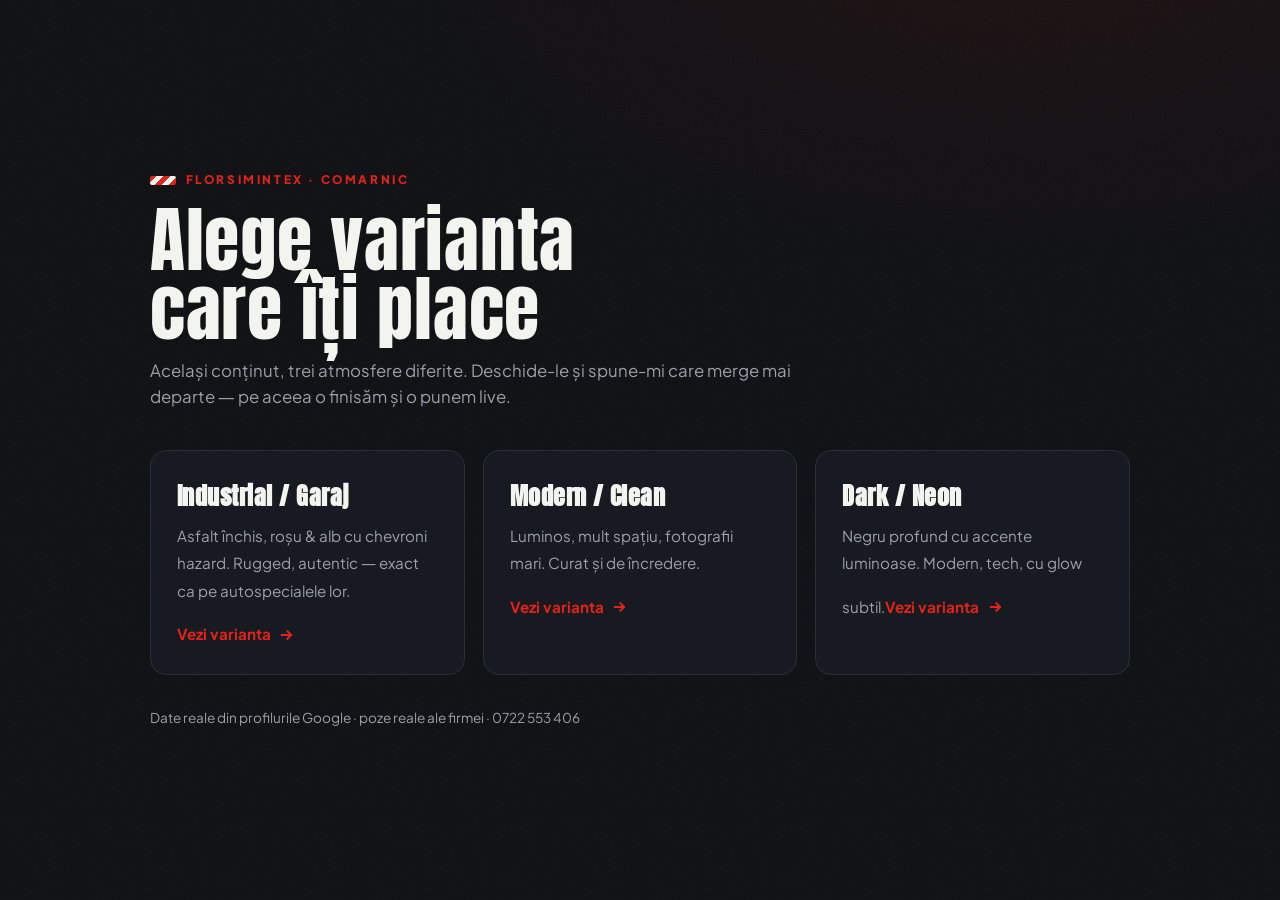
==== index.html @ f54992e9 "FLORSIMINTEX — site static, 3 variante de design (industrial/clean/neon)" ====
<!doctype html>
<html lang="ro" class="theme-industrial">
<head>
<meta charset="utf-8"><meta name="viewport" content="width=device-width, initial-scale=1">
<title>FLORSIMINTEX — alege varianta de design</title>
<meta name="robots" content="noindex">
<link rel="stylesheet" href="css/base.css">
<link rel="stylesheet" href="css/theme-industrial.css">
<style>
  body{display:grid;place-items:center;min-height:100vh;padding:40px 20px}
  .pick{max-width:980px;width:100%}
  .pick h1{font-family:var(--font-display);font-size:clamp(2.4rem,7vw,4.5rem);line-height:.95;letter-spacing:.01em;margin:0 0 .2em}
  .pick .sub{color:var(--muted);max-width:54ch;margin:0 0 2.4rem;font-size:1.05rem}
  .pick-grid{display:grid;gap:18px;grid-template-columns:repeat(auto-fit,minmax(240px,1fr))}
  .pick-card{display:block;padding:26px;border:1px solid var(--line);border-radius:var(--r);background:var(--surface);text-decoration:none;color:inherit;transition:.25s}
  .pick-card:hover{transform:translateY(-6px);border-color:var(--accent);box-shadow:0 20px 50px rgba(0,0,0,.4)}
  .pick-card b{font-family:var(--font-display);font-size:1.5rem;display:block;margin-bottom:.4rem;letter-spacing:.02em}
  .pick-card span{color:var(--muted);font-size:.95rem;line-height:1.5}
  .pick-card .go{margin-top:1.2rem;display:inline-flex;gap:.4rem;align-items:center;color:var(--accent);font-weight:700}
  .pick-card .go svg{width:18px;height:18px;fill:none;stroke:currentColor;stroke-width:2.4}
  .pick-note{margin-top:2rem;color:var(--muted);font-size:.85rem}
</style>
</head>
<body>
<div class="pick">
  <p class="kicker">FLORSIMINTEX · Comarnic</p>
  <h1>Alege varianta<br>care îți place</h1>
  <p class="sub">Același conținut, trei atmosfere diferite. Deschide-le și spune-mi care merge mai departe — pe aceea o finisăm și o punem live.</p>
  <div class="pick-grid">
    <a class="pick-card" href="industrial.html"><b>Industrial / Garaj</b><span>Asfalt închis, roșu & alb cu chevroni hazard. Rugged, autentic — exact ca pe autospecialele lor.</span><span class="go">Vezi varianta <svg viewBox="0 0 24 24" aria-hidden="true"><path d="M5 12h14M13 6l6 6-6 6"/></svg></span></a><a class="pick-card" href="clean.html"><b>Modern / Clean</b><span>Luminos, mult spațiu, fotografii mari. Curat și de încredere.</span><span class="go">Vezi varianta <svg viewBox="0 0 24 24" aria-hidden="true"><path d="M5 12h14M13 6l6 6-6 6"/></svg></span></a><a class="pick-card" href="neon.html"><b>Dark / Neon</b><span>Negru profund cu accente luminoase. Modern, tech, cu glow subtil.</span><span class="go">Vezi varianta <svg viewBox="0 0 24 24" aria-hidden="true"><path d="M5 12h14M13 6l6 6-6 6"/></svg></span></a>
  </div>
  <p class="pick-note">Date reale din profilurile Google · poze reale ale firmei · 0722 553 406</p>
</div>
</body>
</html>
---- css/base.css ----
/* ============================================================
   FLORSIMINTEX · base.css
   Reset, fonturi self-hosted, tokens neutri, layout primitives,
   header / footer / butoane de bază, animații.
   Culorile + atmosfera vin din css/theme-*.css (suprascriu --vars).
   ============================================================ */

/* ---------- fonturi self-hosted (zero request extern, GDPR-friendly) ---------- */
@font-face{font-family:'Anton';font-style:normal;font-weight:400;font-display:swap;
  src:url(../assets/fonts/anton-latin-ext.woff2) format('woff2');
  unicode-range:U+0100-02BA,U+0102-0103,U+0110-0111,U+0118-0119,U+015E-015F,U+0162-0163,U+0218-021B,U+1E00-1EFF,U+2C60-2C7F,U+A720-A7FF;}
@font-face{font-family:'Anton';font-style:normal;font-weight:400;font-display:swap;
  src:url(../assets/fonts/anton-latin.woff2) format('woff2');
  unicode-range:U+0000-00FF,U+0131,U+0152-0153,U+2000-206F,U+20AC,U+2122,U+2212;}
@font-face{font-family:'PJS';font-weight:400;font-display:swap;src:url(../assets/fonts/pjs-400-latin-ext.woff2) format('woff2');unicode-range:U+0100-024F,U+0218-021B,U+1E00-1EFF;}
@font-face{font-family:'PJS';font-weight:400;font-display:swap;src:url(../assets/fonts/pjs-400-latin.woff2) format('woff2');unicode-range:U+0000-00FF;}
@font-face{font-family:'PJS';font-weight:500;font-display:swap;src:url(../assets/fonts/pjs-500-latin-ext.woff2) format('woff2');unicode-range:U+0100-024F,U+0218-021B,U+1E00-1EFF;}
@font-face{font-family:'PJS';font-weight:500;font-display:swap;src:url(../assets/fonts/pjs-500-latin.woff2) format('woff2');unicode-range:U+0000-00FF;}
@font-face{font-family:'PJS';font-weight:600;font-display:swap;src:url(../assets/fonts/pjs-600-latin-ext.woff2) format('woff2');unicode-range:U+0100-024F,U+0218-021B,U+1E00-1EFF;}
@font-face{font-family:'PJS';font-weight:600;font-display:swap;src:url(../assets/fonts/pjs-600-latin.woff2) format('woff2');unicode-range:U+0000-00FF;}
@font-face{font-family:'PJS';font-weight:700;font-display:swap;src:url(../assets/fonts/pjs-700-latin-ext.woff2) format('woff2');unicode-range:U+0100-024F,U+0218-021B,U+1E00-1EFF;}
@font-face{font-family:'PJS';font-weight:700;font-display:swap;src:url(../assets/fonts/pjs-700-latin.woff2) format('woff2');unicode-range:U+0000-00FF;}
@font-face{font-family:'PJS';font-weight:800;font-display:swap;src:url(../assets/fonts/pjs-800-latin-ext.woff2) format('woff2');unicode-range:U+0100-024F,U+0218-021B,U+1E00-1EFF;}
@font-face{font-family:'PJS';font-weight:800;font-display:swap;src:url(../assets/fonts/pjs-800-latin.woff2) format('woff2');unicode-range:U+0000-00FF;}

/* ---------- tokens impliciti (suprascriși de teme) ---------- */
:root{
  --bg:#0d0f12; --bg2:#121519; --surface:#16191e; --surface2:#1c2026;
  --line:#272c33; --text:#f2f3f1; --muted:#9aa1ab;
  --accent:#ff2e2e; --accent2:#ffb300; --accent-ink:#fff;
  --wa:#25d366; --wa-ink:#0a3d1f;
  --font-display:'Anton',Impact,'Arial Narrow Bold',sans-serif;
  --font-body:'PJS',system-ui,-apple-system,Segoe UI,Roboto,sans-serif;
  --maxw:1180px; --pad:clamp(20px,5vw,40px);
  --r:16px; --r-sm:10px; --r-lg:26px;
  --shadow:0 18px 50px rgba(0,0,0,.45);
  --ease:cubic-bezier(.2,.7,.2,1);
  --hero-grad:linear-gradient(180deg,rgba(8,9,11,.35) 0%,rgba(8,9,11,.55) 45%,rgba(8,9,11,.92) 100%);
}

/* ---------- reset ---------- */
*,*::before,*::after{box-sizing:border-box;margin:0;padding:0}
html{scroll-behavior:smooth;-webkit-text-size-adjust:100%}
@media (prefers-reduced-motion:reduce){html{scroll-behavior:auto}}
body{
  font-family:var(--font-body);background:var(--bg);color:var(--text);
  line-height:1.6;font-size:clamp(1rem,.97rem + .2vw,1.075rem);
  -webkit-font-smoothing:antialiased;text-rendering:optimizeLegibility;overflow-x:hidden;
}
img,svg{display:block;max-width:100%}
img{height:auto}
a{color:inherit;text-decoration:none}
ul{list-style:none}
h1,h2,h3{line-height:1.05;font-weight:400}
button{font:inherit;cursor:pointer;border:0;background:none;color:inherit}
:focus-visible{outline:3px solid var(--accent);outline-offset:3px;border-radius:4px}
::selection{background:var(--accent);color:var(--accent-ink)}

/* ---------- layout primitives ---------- */
.wrap{width:100%;max-width:var(--maxw);margin-inline:auto;padding-inline:var(--pad)}
.section{padding:clamp(64px,9vw,120px) 0}
.section-alt{background:var(--bg2)}
.kicker{font-family:var(--font-body);font-weight:800;text-transform:uppercase;letter-spacing:.22em;
  font-size:.74rem;color:var(--accent);margin-bottom:1rem;display:flex;align-items:center;gap:.6rem}
.sec-head{max-width:60ch;margin-bottom:clamp(36px,5vw,60px)}
.sec-head h2,.feature-text h2,.contact-text h2{
  font-family:var(--font-display);font-size:clamp(2rem,1.3rem + 3.4vw,3.6rem);
  letter-spacing:.005em;text-transform:uppercase}
.sub{color:var(--muted);font-size:1.08rem;margin-top:1rem;max-width:56ch}

/* ---------- skip link ---------- */
.skip{position:fixed;left:12px;top:-60px;z-index:200;background:var(--accent);color:var(--accent-ink);
  padding:10px 16px;border-radius:8px;font-weight:700;transition:top .2s}
.skip:focus{top:12px}

/* ---------- butoane ---------- */
.btn{display:inline-flex;align-items:center;gap:.6rem;font-weight:700;font-size:1rem;
  padding:.85em 1.3em;border-radius:var(--r-sm);transition:transform .2s var(--ease),box-shadow .2s,background .2s,border-color .2s;
  border:1px solid transparent;white-space:nowrap}
.btn svg{width:1.25em;height:1.25em;flex:none}
.btn:active{transform:translateY(1px)}
.btn-call{background:var(--accent);color:var(--accent-ink);box-shadow:0 8px 24px -8px var(--accent)}
.btn-call:hover{transform:translateY(-3px);box-shadow:0 14px 30px -10px var(--accent)}
.btn-call svg{fill:currentColor;stroke:none}
.btn-wa{background:var(--wa);color:#053a1c}
.btn-wa svg{fill:currentColor;stroke:none}
.btn-wa:hover{transform:translateY(-3px);box-shadow:0 12px 28px -10px var(--wa)}
.btn-ghost{background:transparent;border-color:var(--line);color:var(--text)}
.btn-ghost svg{fill:none;stroke:currentColor;stroke-width:2}
.btn-ghost:hover{border-color:var(--accent);color:var(--accent)}

/* iconițele inline din .btn-ghost / generale: linie */
.btn-ghost svg path,.btn-ghost svg circle{vector-effect:non-scaling-stroke}

/* ---------- HEADER ---------- */
.site-head{position:sticky;top:0;z-index:100;background:color-mix(in srgb,var(--bg) 86%,transparent);
  backdrop-filter:blur(12px);border-bottom:1px solid var(--line)}
.head-inner{display:flex;align-items:center;justify-content:space-between;gap:20px;height:72px}
.brand{display:flex;align-items:center;gap:.7rem}
.brand-mark{display:grid;place-items:center;width:42px;height:42px;border-radius:10px;
  background:var(--accent);color:var(--accent-ink);flex:none}
.brand-mark svg{width:26px;height:26px;fill:none;stroke:currentColor;stroke-width:2.4;stroke-linejoin:round;stroke-linecap:round}
.brand-txt{display:flex;flex-direction:column;line-height:1}
.brand-txt b{font-family:var(--font-display);font-size:1.5rem;letter-spacing:.04em}
.brand-txt i{font-style:normal;font-size:.7rem;letter-spacing:.18em;text-transform:uppercase;color:var(--muted);margin-top:3px}
.nav{display:flex;gap:1.6rem}
.nav a{font-weight:600;font-size:.95rem;color:var(--muted);position:relative;padding:4px 0;transition:color .2s}
.nav a::after{content:"";position:absolute;left:0;right:100%;bottom:-2px;height:2px;background:var(--accent);transition:right .25s var(--ease)}
.nav a:hover{color:var(--text)}
.nav a:hover::after{right:0}
.head-cta{display:flex;align-items:center;gap:12px}
.head-cta .btn-ghost{padding:.6em 1em}
.burger{display:none;flex-direction:column;gap:5px;width:42px;height:42px;align-items:center;justify-content:center;border:1px solid var(--line);border-radius:10px}
.burger span{width:20px;height:2px;background:var(--text);transition:.25s}

/* ---------- FOOTER ---------- */
.site-foot{background:var(--bg2);border-top:1px solid var(--line);padding:clamp(40px,6vw,64px) 0 40px}
.foot-inner{display:grid;gap:26px}
.foot-brand{display:flex;align-items:center;gap:.8rem}
.foot-brand .brand-mark{width:46px;height:46px}
.foot-brand b{font-family:var(--font-display);font-size:1.4rem;letter-spacing:.04em;display:block}
.foot-brand span{color:var(--muted);font-size:.85rem}
.foot-nav{display:flex;gap:1.4rem;flex-wrap:wrap}
.foot-nav a{color:var(--muted);font-weight:600;font-size:.95rem}
.foot-nav a:hover{color:var(--accent)}
.foot-legal{color:var(--muted);font-size:.82rem;line-height:1.7;border-top:1px solid var(--line);padding-top:22px}

/* ---------- animații reveal ---------- */
.reveal{opacity:0;transform:translateY(26px);transition:opacity .7s var(--ease),transform .7s var(--ease)}
.reveal.in{opacity:1;transform:none}
.reveal.d1{transition-delay:.08s}.reveal.d2{transition-delay:.16s}.reveal.d3{transition-delay:.24s}
@media (prefers-reduced-motion:reduce){
  .reveal{opacity:1;transform:none;transition:none}
  *{animation:none!important}
}

/* ---------- responsive header ---------- */
@media (max-width:880px){
  .nav{position:fixed;inset:72px 0 auto 0;flex-direction:column;gap:0;background:var(--bg);
    border-bottom:1px solid var(--line);padding:8px var(--pad) 18px;transform:translateY(-130%);
    transition:transform .35s var(--ease);box-shadow:var(--shadow)}
  .nav.open{transform:none}
  .nav a{padding:14px 0;border-bottom:1px solid var(--line);font-size:1.05rem}
  .nav a::after{display:none}
  .burger{display:flex}
  .head-cta .btn-ghost span{display:none}
  .head-cta .btn-ghost{padding:.6em}
}
---- css/theme-industrial.css ----
/* ============================================================
   TEMĂ: INDUSTRIAL / GARAJ
   Identitatea reală a firmei: asfalt închis, ROȘU signal + galben
   hazard, chevroni roșu/alb (exact ca pe autospecialele lor).
   Display: Anton. Semnătură: banda hazard + etichete tip plăcuță.
   ============================================================ */
:root{
  --bg:#0d0e11; --bg2:#121419; --surface:#171a20; --surface2:#1d2027;
  --line:#2a2e36; --text:#f3f3f0; --muted:#9aa0aa;
  --accent:#e2231a;        /* roșu autospecială */
  --accent2:#ffc20e;       /* galben hazard */
  --accent-ink:#fff;
  --wa:#25d366; --wa-ink:#0a3d1f;
  --font-display:'Anton',Impact,'Arial Narrow Bold',sans-serif;
  --hero-grad:linear-gradient(180deg,rgba(6,7,9,.30) 0%,rgba(6,7,9,.55) 50%,rgba(6,7,9,.94) 100%);
}

/* textură asfalt foarte subtilă, fără să încarce */
body{
  background-color:var(--bg);
  background-image:
    radial-gradient(1100px 600px at 80% -10%, rgba(226,35,26,.07), transparent 60%),
    url("data:image/svg+xml,%3Csvg xmlns='http://www.w3.org/2000/svg' width='140' height='140'%3E%3Cfilter id='n'%3E%3CfeTurbulence type='fractalNoise' baseFrequency='0.9' numOctaves='2' stitchTiles='stitch'/%3E%3C/filter%3E%3Crect width='100%25' height='100%25' filter='url(%23n)' opacity='0.05'/%3E%3C/svg%3E");
}

/* SEMNĂTURĂ — banda hazard roșu/alb sub header */
.chevron-bar{height:9px;background:repeating-linear-gradient(-45deg,var(--accent) 0 16px,#f3f3f0 16px 32px);opacity:.92}

/* eyebrow/kicker — bloc hazard mic în loc de glonț generic */
.kicker::before{content:"";width:26px;height:9px;border-radius:2px;
  background:repeating-linear-gradient(-45deg,var(--accent) 0 5px,#f3f3f0 5px 10px)}

/* titluri puțin mai „turnate" */
.hero h1,.sec-head h2,.feature-text h2,.contact-text h2{letter-spacing:.012em}

/* etichete stat = tip plăcuță / contor km */
.stat b{font-variant-numeric:tabular-nums}
.stat{border:1px solid var(--line);border-radius:14px;background:linear-gradient(180deg,var(--surface),transparent)}

/* cardurile capătă o muchie hazard la hover */
.card::before{content:"";position:absolute;left:0;top:0;height:4px;width:0;background:var(--accent);transition:width .35s var(--ease);z-index:2}
.card:hover::before{width:100%}

/* ticker mai „șantier" */
.ticker{background:var(--accent2);--accent-ink:#1a1206}
.ticker{color:#1a1206}

/* linie de marcaj rutier ca despărțitor deasupra footer-ului */
.site-foot{position:relative}
.site-foot::before{content:"";position:absolute;top:0;left:0;right:0;height:6px;
  background:repeating-linear-gradient(90deg,var(--accent2) 0 38px,transparent 38px 76px)}
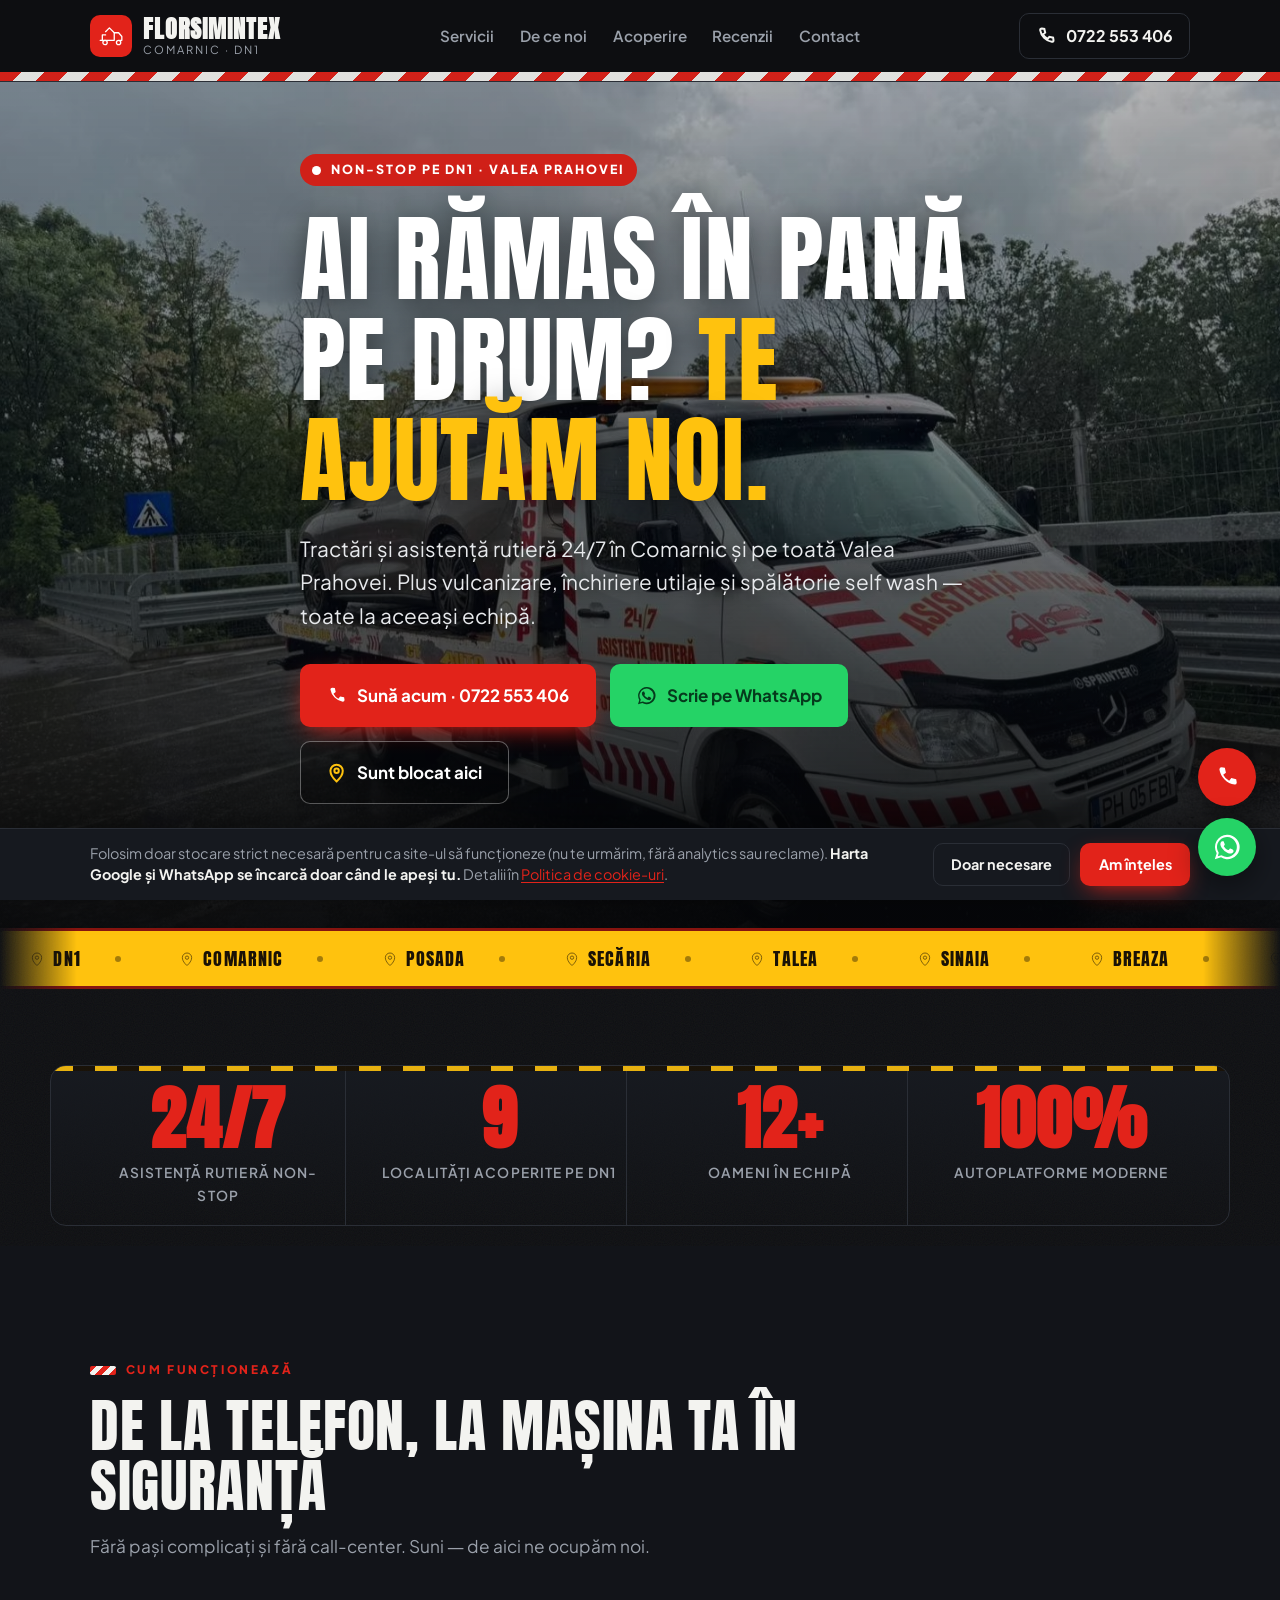
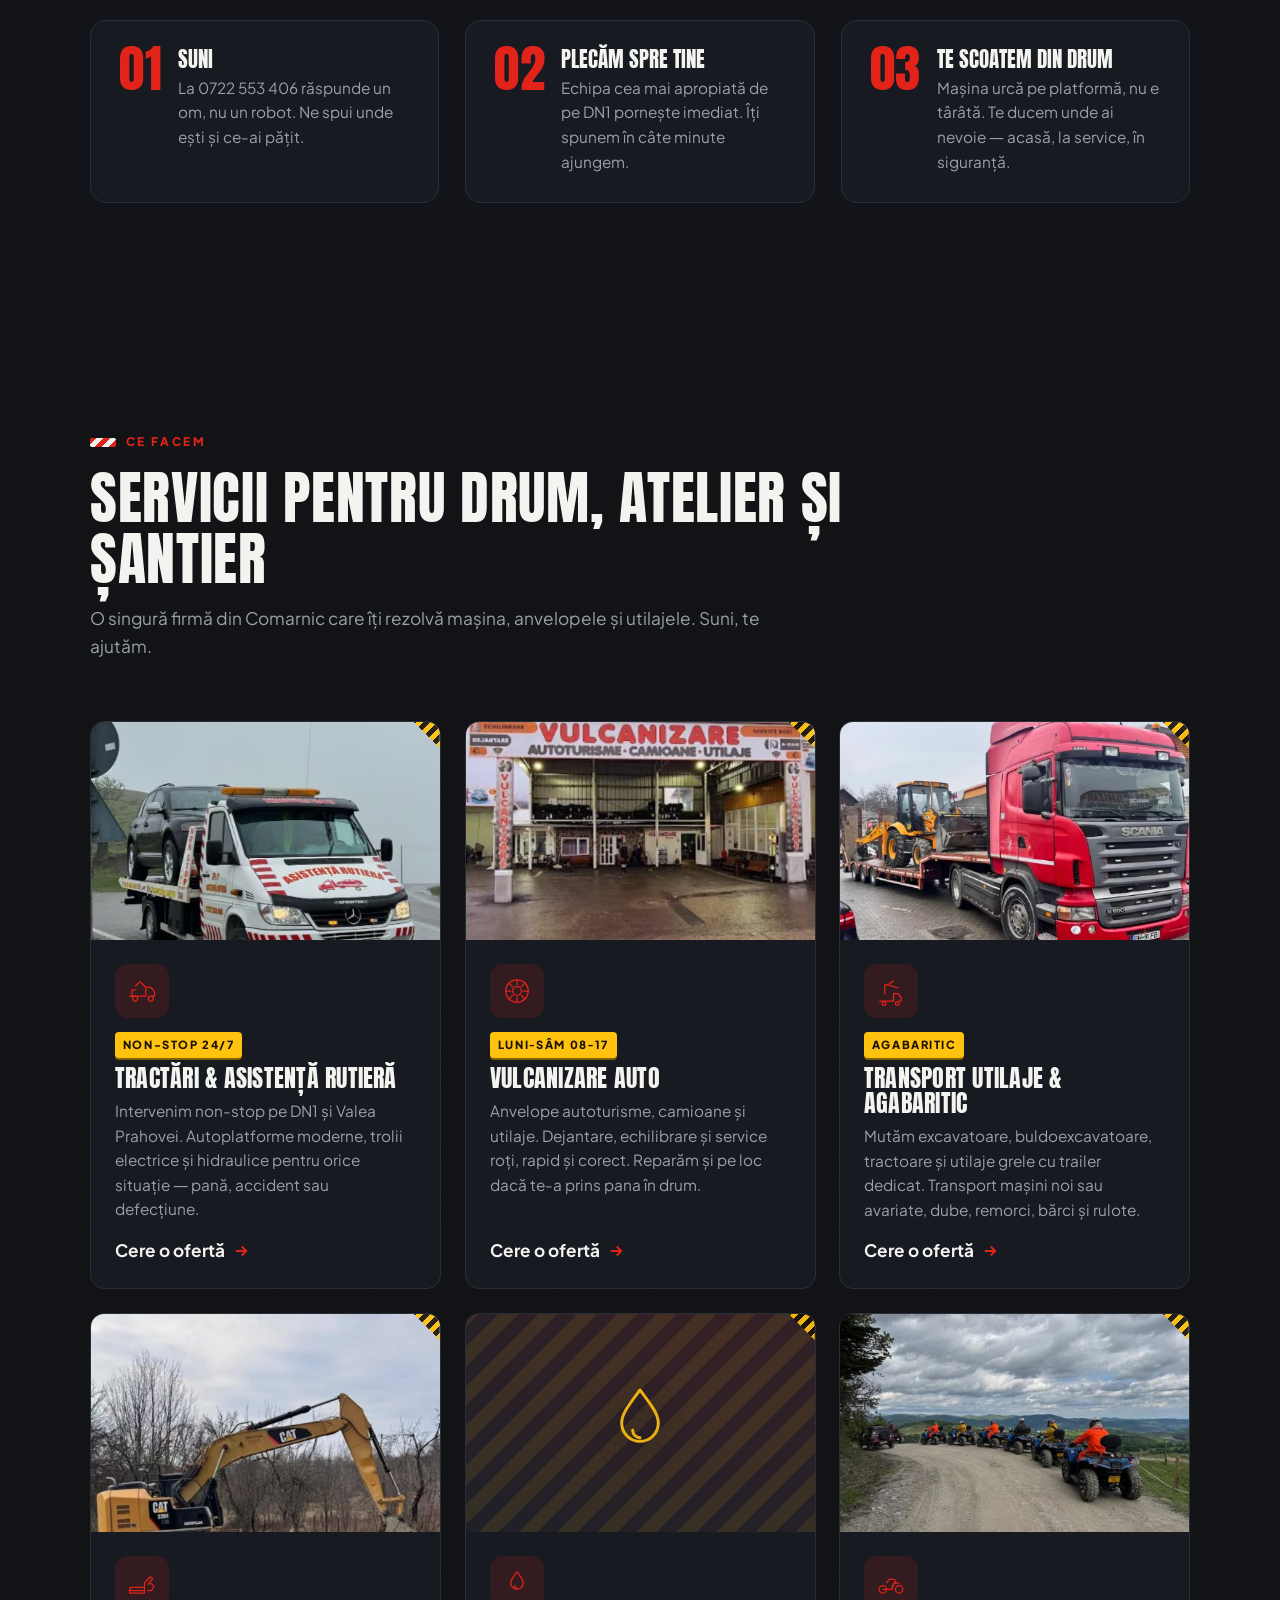
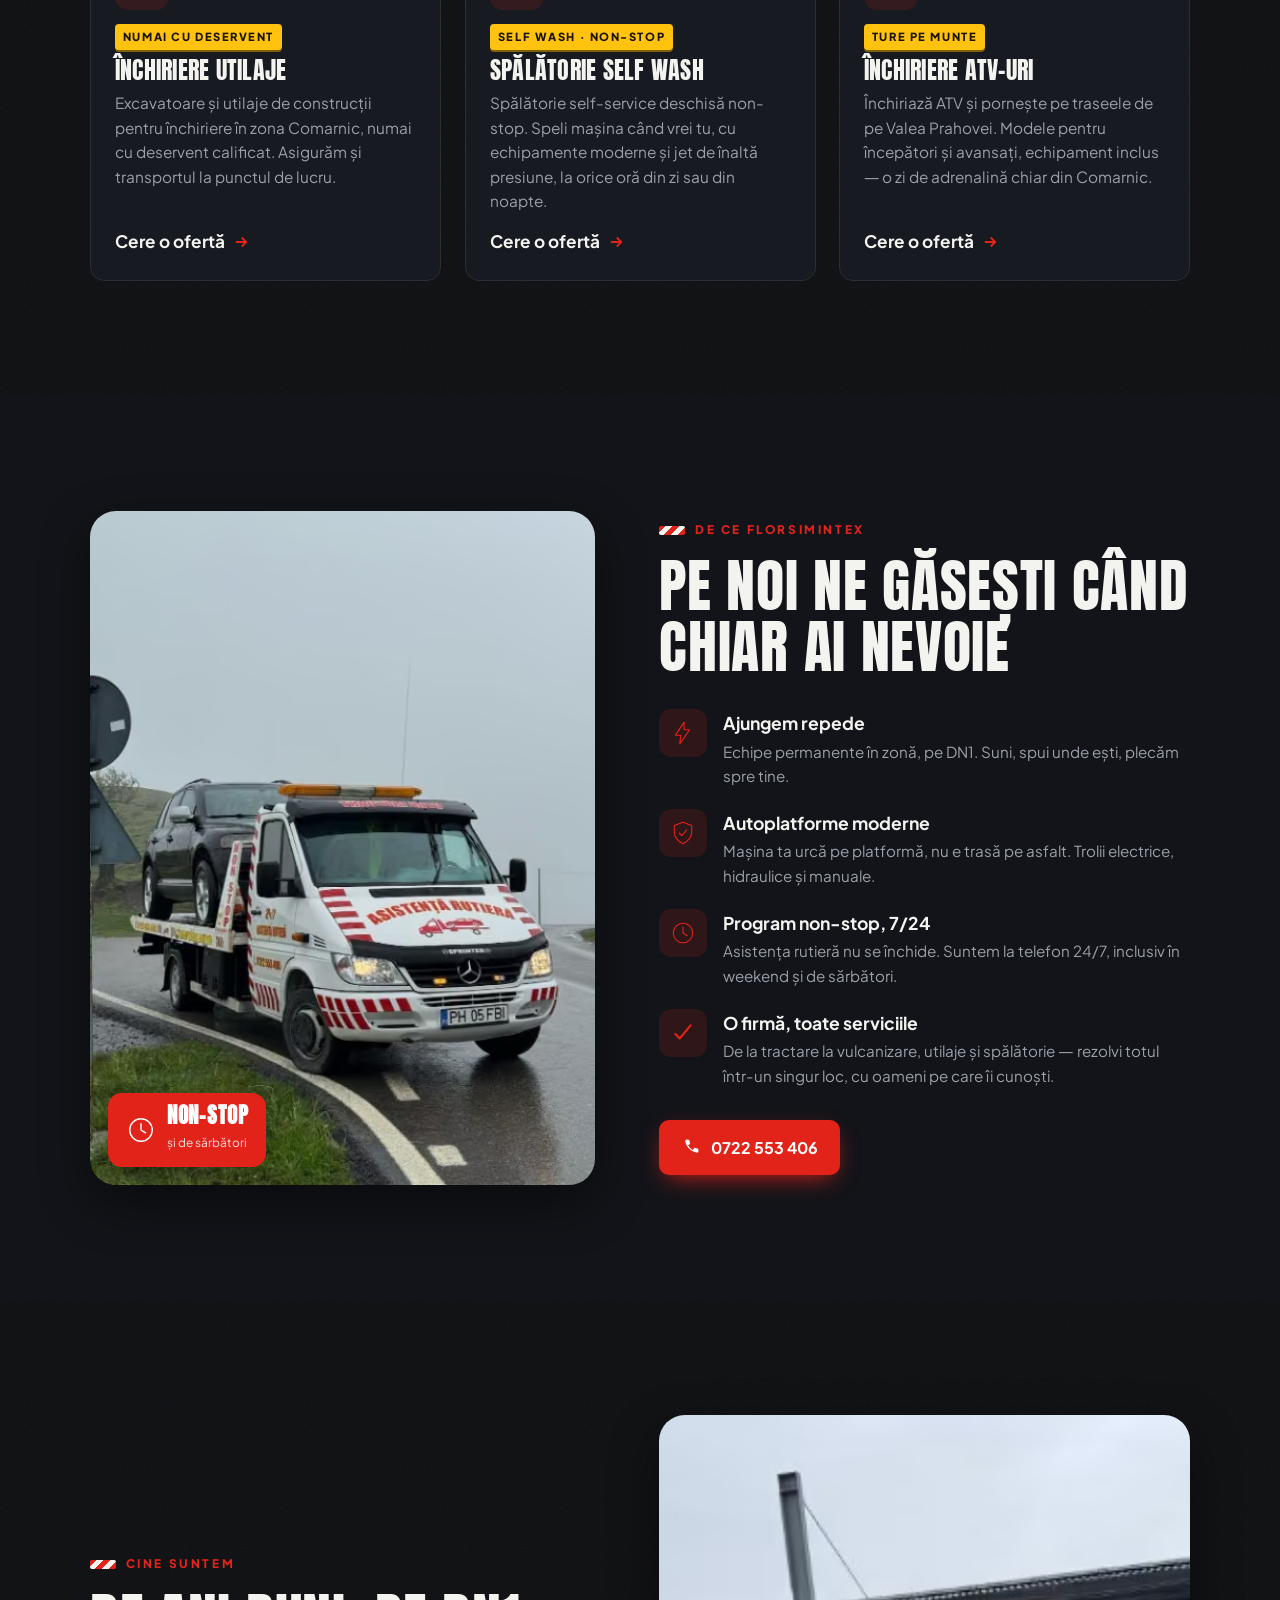
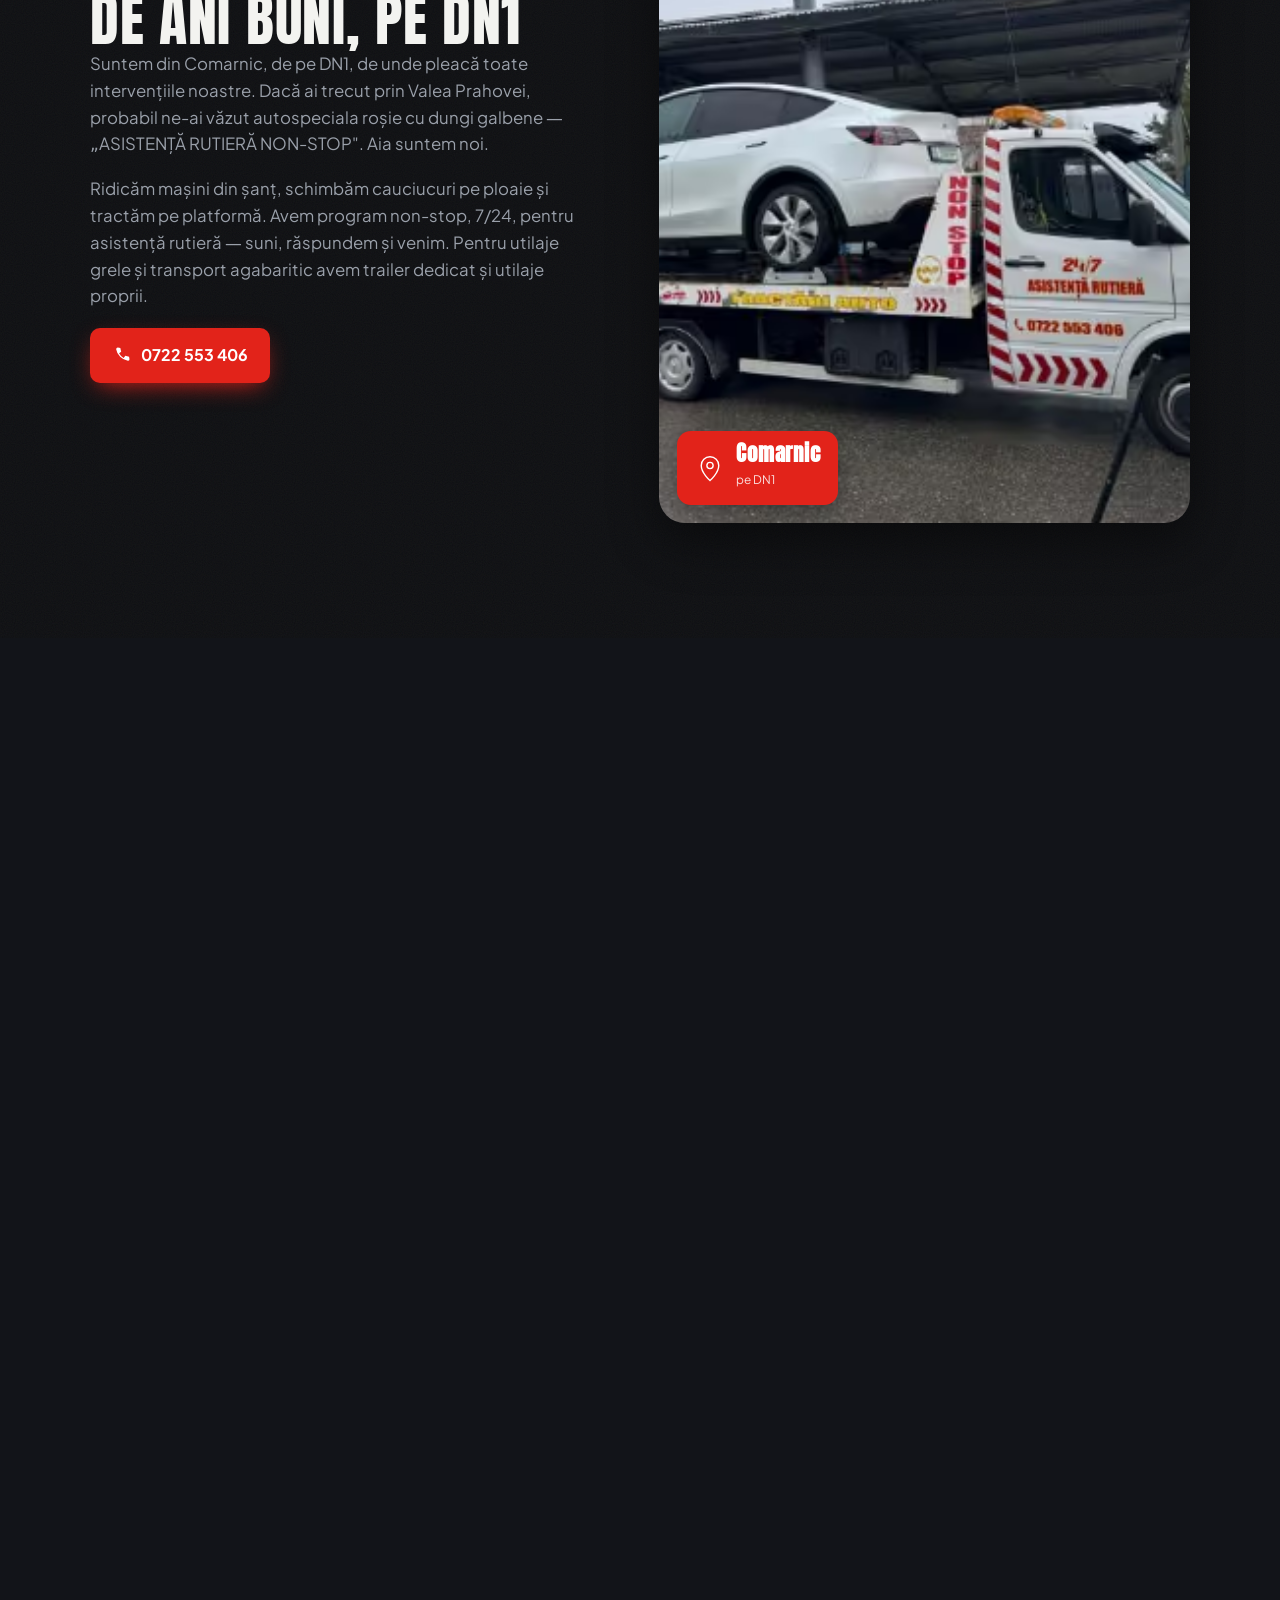
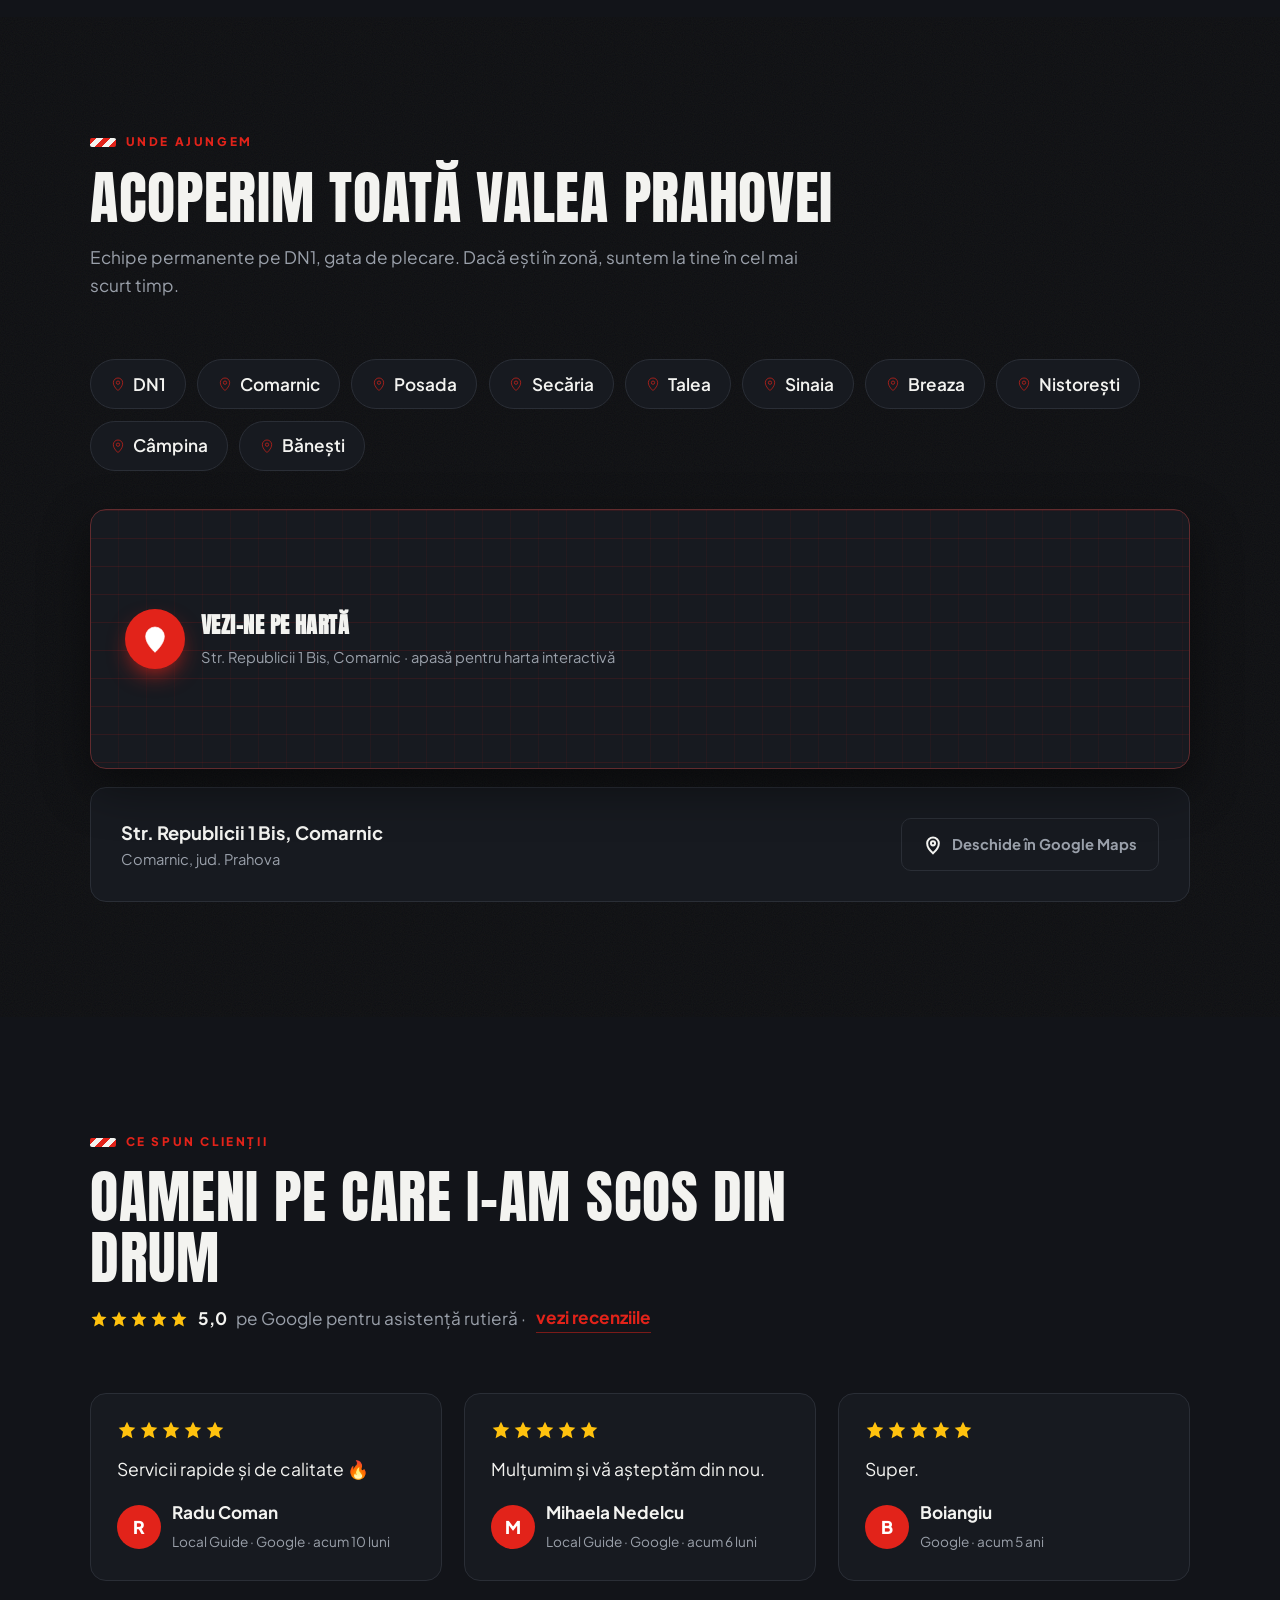
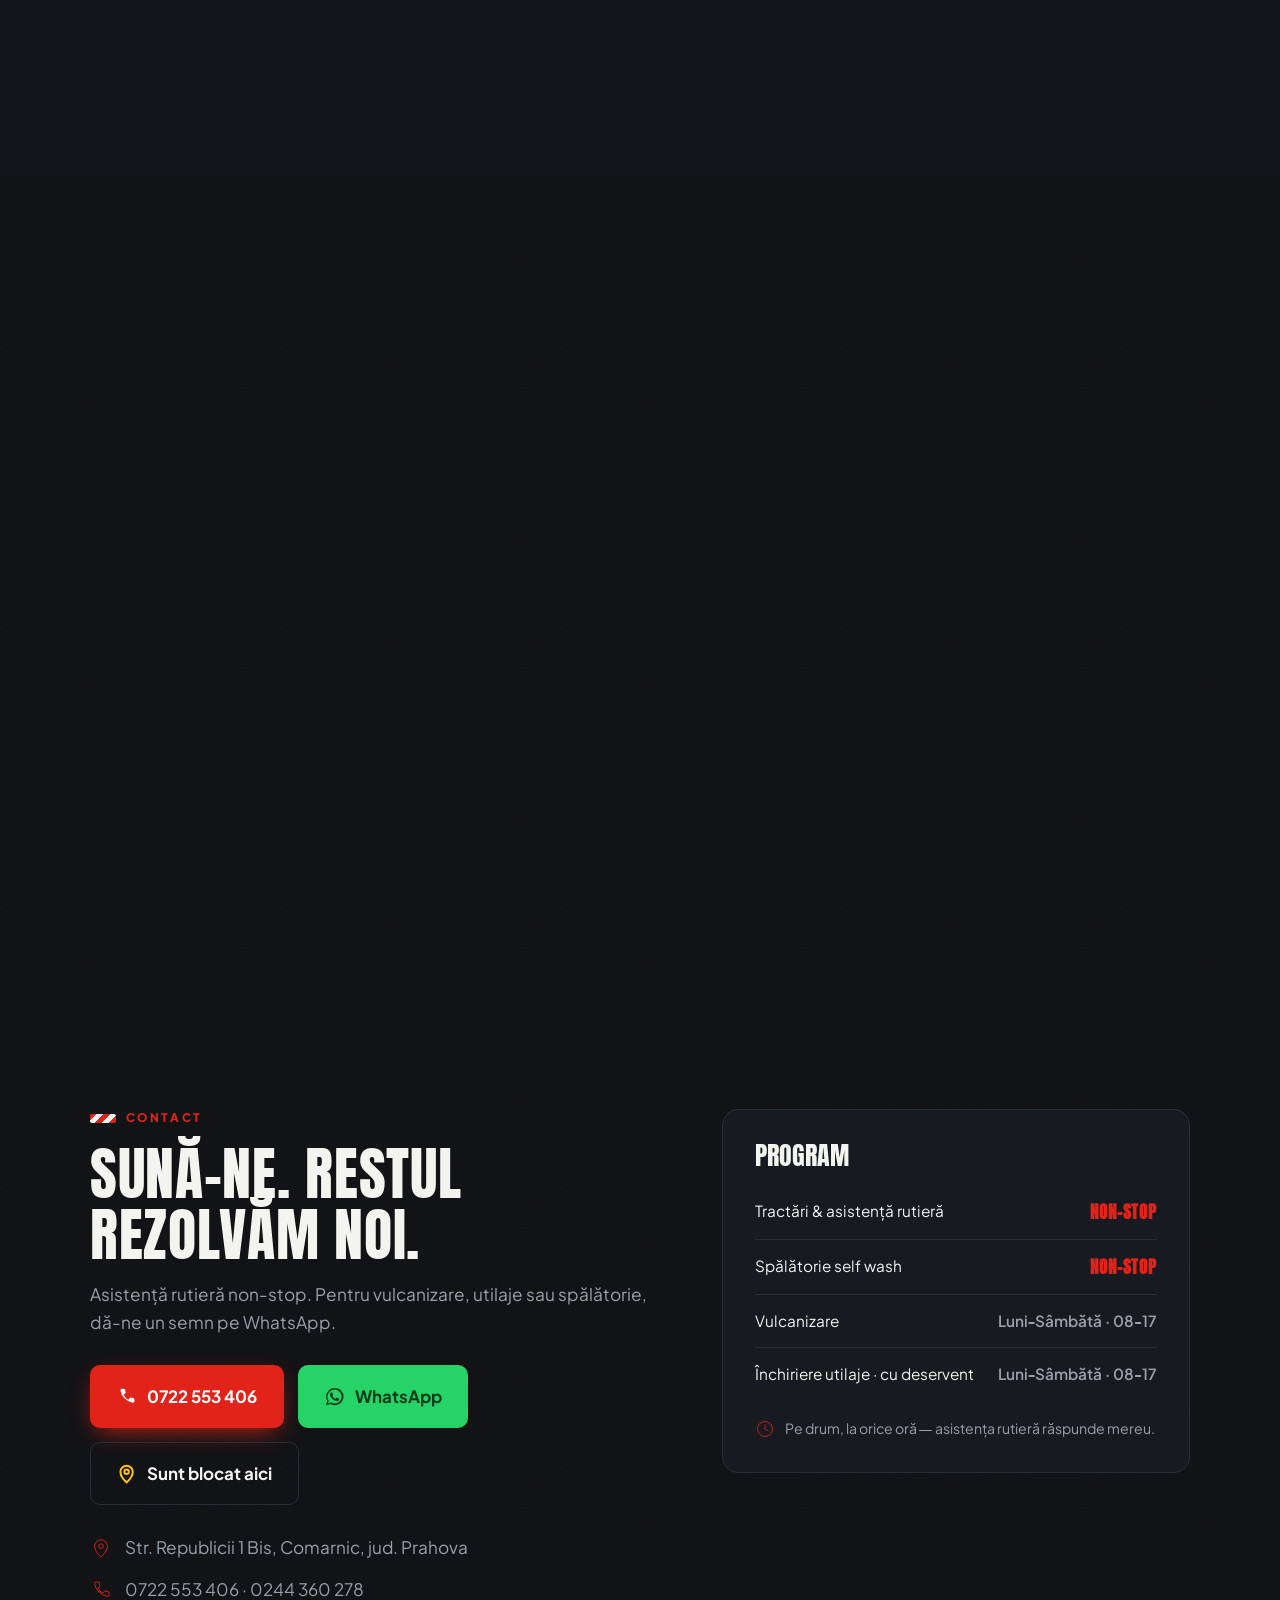
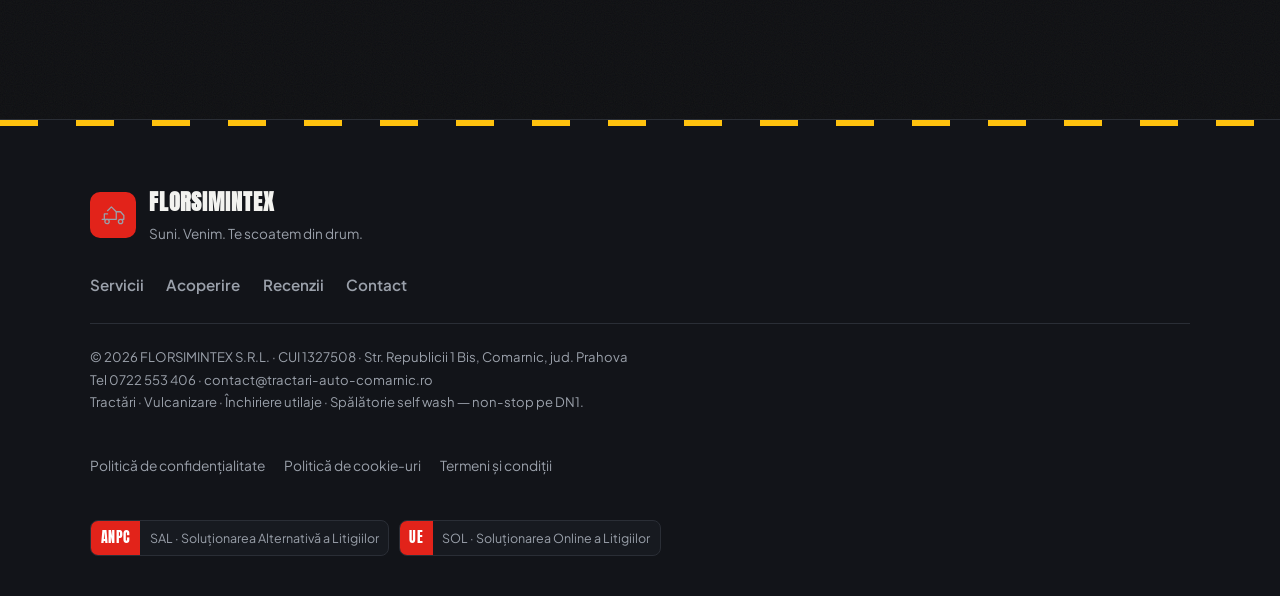
==== commit 336dbe98: "Pregătesc site-ul pentru domeniul tractari-auto-comarnic.ro - homepage-ul (varianta industrial) serv" ====
--- a/index.html
+++ b/index.html
@@ -1,35 +1,490 @@
 <!doctype html>
 <html lang="ro" class="theme-industrial">
 <head>
-<meta charset="utf-8"><meta name="viewport" content="width=device-width, initial-scale=1">
-<title>FLORSIMINTEX — alege varianta de design</title>
-<meta name="robots" content="noindex">
+<meta charset="utf-8">
+<meta name="viewport" content="width=device-width, initial-scale=1">
+<title>FLORSIMINTEX Comarnic — Tractări non-stop, Vulcanizare, Utilaje & Spălătorie</title>
+<meta name="description" content="Tractări auto și asistență rutieră non-stop pe DN1 și Valea Prahovei. Vulcanizare, transport și închiriere utilaje, spălătorie auto în Comarnic, Prahova. Sună 0722 553 406.">
+<meta name="theme-color" content="#0d0e11">
+<link rel="canonical" href="https://tractari-auto-comarnic.ro/">
+<meta property="og:title" content="FLORSIMINTEX Comarnic — Tractări non-stop, Vulcanizare, Utilaje & Spălătorie">
+<meta property="og:description" content="Tractări auto și asistență rutieră non-stop pe DN1 și Valea Prahovei. Vulcanizare, transport și închiriere utilaje, spălătorie auto în Comarnic, Prahova. Sună 0722 553 406.">
+<meta property="og:type" content="website">
+<meta property="og:url" content="https://tractari-auto-comarnic.ro/">
+<meta property="og:locale" content="ro_RO">
+<meta property="og:site_name" content="FLORSIMINTEX Comarnic">
+<meta property="og:image" content="https://tractari-auto-comarnic.ro/assets/images/hero-tractare.jpg">
+<meta property="og:image:width" content="1600">
+<meta property="og:image:height" content="1200">
+<meta name="twitter:card" content="summary_large_image">
+<meta name="twitter:title" content="FLORSIMINTEX Comarnic — Tractări non-stop, Vulcanizare, Utilaje & Spălătorie">
+<meta name="twitter:description" content="Tractări auto și asistență rutieră non-stop pe DN1 și Valea Prahovei. Vulcanizare, transport și închiriere utilaje, spălătorie auto în Comarnic, Prahova. Sună 0722 553 406.">
+<meta name="twitter:image" content="https://tractari-auto-comarnic.ro/assets/images/hero-tractare.jpg">
+<link rel="manifest" href="manifest.webmanifest">
+<link rel="apple-touch-icon" href="assets/icons/icon-192.png">
+<link rel="preconnect" href="https://www.google.com">
+<link rel="preload" as="image" type="image/avif" imagesrcset="assets/images/hero-tractare-480.avif 480w, assets/images/hero-tractare-800.avif 800w, assets/images/hero-tractare-1200.avif 1200w, assets/images/hero-tractare-1600.avif 1600w" imagesizes="100vw" fetchpriority="high">
+<link rel="preload" as="font" type="font/woff2" href="assets/fonts/anton-latin.woff2" crossorigin>
+<link rel="preload" as="font" type="font/woff2" href="assets/fonts/pjs-700-latin.woff2" crossorigin>
 <link rel="stylesheet" href="css/base.css">
+<link rel="stylesheet" href="css/components.css">
 <link rel="stylesheet" href="css/theme-industrial.css">
-<style>
-  body{display:grid;place-items:center;min-height:100vh;padding:40px 20px}
-  .pick{max-width:980px;width:100%}
-  .pick h1{font-family:var(--font-display);font-size:clamp(2.4rem,7vw,4.5rem);line-height:.95;letter-spacing:.01em;margin:0 0 .2em}
-  .pick .sub{color:var(--muted);max-width:54ch;margin:0 0 2.4rem;font-size:1.05rem}
-  .pick-grid{display:grid;gap:18px;grid-template-columns:repeat(auto-fit,minmax(240px,1fr))}
-  .pick-card{display:block;padding:26px;border:1px solid var(--line);border-radius:var(--r);background:var(--surface);text-decoration:none;color:inherit;transition:.25s}
-  .pick-card:hover{transform:translateY(-6px);border-color:var(--accent);box-shadow:0 20px 50px rgba(0,0,0,.4)}
-  .pick-card b{font-family:var(--font-display);font-size:1.5rem;display:block;margin-bottom:.4rem;letter-spacing:.02em}
-  .pick-card span{color:var(--muted);font-size:.95rem;line-height:1.5}
-  .pick-card .go{margin-top:1.2rem;display:inline-flex;gap:.4rem;align-items:center;color:var(--accent);font-weight:700}
-  .pick-card .go svg{width:18px;height:18px;fill:none;stroke:currentColor;stroke-width:2.4}
-  .pick-note{margin-top:2rem;color:var(--muted);font-size:.85rem}
-</style>
+<script type="application/ld+json">{"@context":"https://schema.org","@graph":[{"@type":["AutoRepair","EmergencyService"],"@id":"https://tractari-auto-comarnic.ro/#business","name":"FLORSIMINTEX S.R.L.","url":"https://tractari-auto-comarnic.ro","image":"https://tractari-auto-comarnic.ro/assets/images/hero-tractare.jpg","telephone":"+40722553406","email":"contact@tractari-auto-comarnic.ro","priceRange":"$$","currenciesAccepted":"RON","address":{"@type":"PostalAddress","streetAddress":"Str. Republicii 1 Bis","addressLocality":"Comarnic","addressRegion":"Prahova","postalCode":"105700","addressCountry":"RO"},"geo":{"@type":"GeoCoordinates","latitude":45.2486,"longitude":25.6361},"hasMap":"https://maps.app.goo.gl/q3RN5pKrEn8EoF1H6","sameAs":["https://maps.app.goo.gl/q3RN5pKrEn8EoF1H6","https://maps.app.goo.gl/4gYi3hnEfFh5eGaT8"],"contactPoint":[{"@type":"ContactPoint","telephone":"+40722553406","email":"contact@tractari-auto-comarnic.ro","contactType":"asistență rutieră","availableLanguage":"ro"},{"@type":"ContactPoint","telephone":"+40244360278","contactType":"birou"}],"areaServed":[{"@type":"Place","name":"DN1"},{"@type":"Place","name":"Comarnic"},{"@type":"Place","name":"Posada"},{"@type":"Place","name":"Secăria"},{"@type":"Place","name":"Talea"},{"@type":"Place","name":"Sinaia"},{"@type":"Place","name":"Breaza"},{"@type":"Place","name":"Nistorești"},{"@type":"Place","name":"Câmpina"},{"@type":"Place","name":"Bănești"}],"openingHoursSpecification":[{"@type":"OpeningHoursSpecification","dayOfWeek":["Monday","Tuesday","Wednesday","Thursday","Friday","Saturday","Sunday"],"opens":"00:00","closes":"23:59"}],"makesOffer":[{"@type":"Offer","name":"Tractări & asistență rutieră"},{"@type":"Offer","name":"Vulcanizare auto"},{"@type":"Offer","name":"Transport utilaje & agabaritic"},{"@type":"Offer","name":"Închiriere utilaje"},{"@type":"Offer","name":"Spălătorie self wash"},{"@type":"Offer","name":"Închiriere ATV-uri"}],"aggregateRating":{"@type":"AggregateRating","ratingValue":"5.0","reviewCount":"3","bestRating":"5"},"review":[{"@type":"Review","author":{"@type":"Person","name":"Radu Coman"},"reviewRating":{"@type":"Rating","ratingValue":5,"bestRating":5},"reviewBody":"Servicii rapide și de calitate 🔥"},{"@type":"Review","author":{"@type":"Person","name":"Mihaela Nedelcu"},"reviewRating":{"@type":"Rating","ratingValue":5,"bestRating":5},"reviewBody":"Mulțumim și vă așteptăm din nou."},{"@type":"Review","author":{"@type":"Person","name":"Boiangiu"},"reviewRating":{"@type":"Rating","ratingValue":5,"bestRating":5},"reviewBody":"Super."}]},{"@type":"Service","@id":"https://tractari-auto-comarnic.ro/#service-0","name":"Tractări & asistență rutieră","description":"Intervenim non-stop pe DN1 și Valea Prahovei. Autoplatforme moderne, trolii electrice și hidraulice pentru orice situație — pană, accident sau defecțiune.","serviceType":"Tractări & asistență rutieră","provider":{"@id":"https://tractari-auto-comarnic.ro/#business"},"areaServed":["DN1","Comarnic","Posada","Secăria","Talea","Sinaia","Breaza","Nistorești","Câmpina","Bănești"]},{"@type":"Service","@id":"https://tractari-auto-comarnic.ro/#service-1","name":"Vulcanizare auto","description":"Anvelope autoturisme, camioane și utilaje. Dejantare, echilibrare și service roți, rapid și corect. Reparăm și pe loc dacă te-a prins pana în drum.","serviceType":"Vulcanizare auto","provider":{"@id":"https://tractari-auto-comarnic.ro/#business"},"areaServed":["DN1","Comarnic","Posada","Secăria","Talea","Sinaia","Breaza","Nistorești","Câmpina","Bănești"]},{"@type":"Service","@id":"https://tractari-auto-comarnic.ro/#service-2","name":"Transport utilaje & agabaritic","description":"Mutăm excavatoare, buldoexcavatoare, tractoare și utilaje grele cu trailer dedicat. Transport mașini noi sau avariate, dube, remorci, bărci și rulote.","serviceType":"Transport utilaje & agabaritic","provider":{"@id":"https://tractari-auto-comarnic.ro/#business"},"areaServed":["DN1","Comarnic","Posada","Secăria","Talea","Sinaia","Breaza","Nistorești","Câmpina","Bănești"]},{"@type":"Service","@id":"https://tractari-auto-comarnic.ro/#service-3","name":"Închiriere utilaje","description":"Excavatoare și utilaje de construcții pentru închiriere în zona Comarnic, numai cu deservent calificat. Asigurăm și transportul la punctul de lucru.","serviceType":"Închiriere utilaje","provider":{"@id":"https://tractari-auto-comarnic.ro/#business"},"areaServed":["DN1","Comarnic","Posada","Secăria","Talea","Sinaia","Breaza","Nistorești","Câmpina","Bănești"]},{"@type":"Service","@id":"https://tractari-auto-comarnic.ro/#service-4","name":"Spălătorie self wash","description":"Spălătorie self-service deschisă non-stop. Speli mașina când vrei tu, cu echipamente moderne și jet de înaltă presiune, la orice oră din zi sau din noapte.","serviceType":"Spălătorie self wash","provider":{"@id":"https://tractari-auto-comarnic.ro/#business"},"areaServed":["DN1","Comarnic","Posada","Secăria","Talea","Sinaia","Breaza","Nistorești","Câmpina","Bănești"]},{"@type":"Service","@id":"https://tractari-auto-comarnic.ro/#service-5","name":"Închiriere ATV-uri","description":"Închiriază ATV și pornește pe traseele de pe Valea Prahovei. Modele pentru începători și avansați, echipament inclus — o zi de adrenalină chiar din Comarnic.","serviceType":"Închiriere ATV-uri","provider":{"@id":"https://tractari-auto-comarnic.ro/#business"},"areaServed":["DN1","Comarnic","Posada","Secăria","Talea","Sinaia","Breaza","Nistorești","Câmpina","Bănești"]},{"@type":"FAQPage","@id":"https://tractari-auto-comarnic.ro/#faq","mainEntity":[{"@type":"Question","name":"Cât costă o tractare?","acceptedAnswer":{"@type":"Answer","text":"Depinde de distanță și de situație. Îți spunem prețul la telefon înainte să pornim — fără surprize."}},{"@type":"Question","name":"Cât de repede ajungeți?","acceptedAnswer":{"@type":"Answer","text":"Avem echipe permanente pe DN1, în zona Comarnic–Sinaia. Suni, îți spunem în câte minute ajungem la tine."}},{"@type":"Question","name":"Ridicați mașini din șanț sau după accident?","acceptedAnswer":{"@type":"Answer","text":"Da. Avem trolii electrice, hidraulice și manuale și autoplatforme moderne pentru orice situație — pană, accident sau defecțiune."}},{"@type":"Question","name":"Tractați și camioane sau utilaje?","acceptedAnswer":{"@type":"Answer","text":"Da. Transportăm utilaje grele și agabaritic cu trailer dedicat, plus dube, remorci, bărci și rulote."}}]}]}</script>
 </head>
 <body>
-<div class="pick">
-  <p class="kicker">FLORSIMINTEX · Comarnic</p>
-  <h1>Alege varianta<br>care îți place</h1>
-  <p class="sub">Același conținut, trei atmosfere diferite. Deschide-le și spune-mi care merge mai departe — pe aceea o finisăm și o punem live.</p>
-  <div class="pick-grid">
-    <a class="pick-card" href="industrial.html"><b>Industrial / Garaj</b><span>Asfalt închis, roșu & alb cu chevroni hazard. Rugged, autentic — exact ca pe autospecialele lor.</span><span class="go">Vezi varianta <svg viewBox="0 0 24 24" aria-hidden="true"><path d="M5 12h14M13 6l6 6-6 6"/></svg></span></a><a class="pick-card" href="clean.html"><b>Modern / Clean</b><span>Luminos, mult spațiu, fotografii mari. Curat și de încredere.</span><span class="go">Vezi varianta <svg viewBox="0 0 24 24" aria-hidden="true"><path d="M5 12h14M13 6l6 6-6 6"/></svg></span></a><a class="pick-card" href="neon.html"><b>Dark / Neon</b><span>Negru profund cu accente luminoase. Modern, tech, cu glow subtil.</span><span class="go">Vezi varianta <svg viewBox="0 0 24 24" aria-hidden="true"><path d="M5 12h14M13 6l6 6-6 6"/></svg></span></a>
+
+<a class="skip" href="#main">Sari la conținut</a>
+
+<header class="site-head" id="top">
+  <div class="wrap head-inner">
+    <a class="brand" href="#top" aria-label="FLORSIMINTEX — acasă">
+      <span class="brand-mark"><svg viewBox="0 0 48 48" aria-hidden="true"><path d="M4 32h26V18h8l6 7v7h-4"/><path d="M30 18l-9-9-7 7"/><circle cx="13" cy="36" r="4"/><circle cx="38" cy="36" r="4"/><path d="M8 32V22h6"/></svg></span>
+      <span class="brand-txt"><b>FLORSIMINTEX</b><i>Comarnic · DN1</i></span>
+    </a>
+    <nav class="nav" aria-label="Principal">
+      <a href="#servicii">Servicii</a>
+      <a href="#dece">De ce noi</a>
+      <a href="#acoperire">Acoperire</a>
+      <a href="#recenzii">Recenzii</a>
+      <a href="#contact">Contact</a>
+    </nav>
+    <div class="head-cta">
+      <a class="btn btn-ghost" href="tel:+40722553406"><svg viewBox="0 0 48 48" aria-hidden="true"><path d="M14 6l6 1 2 9-5 4a24 24 0 0 0 11 11l4-5 9 2 1 6a4 4 0 0 1-4 4A34 34 0 0 1 10 10a4 4 0 0 1 4-4z"/></svg><span>0722 553 406</span></a>
+      <button class="burger" aria-label="Meniu" aria-expanded="false"><span></span><span></span><span></span></button>
+    </div>
   </div>
-  <p class="pick-note">Date reale din profilurile Google · poze reale ale firmei · 0722 553 406</p>
+  <div class="chevron-bar" aria-hidden="true"><span class="chevron-bar__fill"></span></div>
+</header>
+
+<main id="main">
+
+  <!-- HERO -->
+  <section class="hero">
+    <div class="hero-media"><picture>
+            <source type="image/avif" srcset="assets/images/hero-tractare-480.avif 480w, assets/images/hero-tractare-800.avif 800w, assets/images/hero-tractare-1200.avif 1200w, assets/images/hero-tractare-1600.avif 1600w" sizes="100vw">
+            <source type="image/webp" srcset="assets/images/hero-tractare-480.webp 480w, assets/images/hero-tractare-800.webp 800w, assets/images/hero-tractare-1200.webp 1200w, assets/images/hero-tractare-1600.webp 1600w" sizes="100vw">
+            <img src="assets/images/hero-tractare.jpg" alt="Autospeciala FLORSIMINTEX tractând un autoturism pe DN1" width="1600" height="1200" fetchpriority="high" decoding="async">
+          </picture></div>
+    <div class="hero-overlay"></div>
+    <div class="hero-sweep" aria-hidden="true"></div>
+    <div class="wrap hero-inner">
+      <p class="eyebrow reveal"><span class="ping"></span> Non-stop pe DN1 · Valea Prahovei</p>
+      <h1 class="reveal">Ai rămas în pană<br>pe drum? <em>Te ajutăm noi.</em></h1>
+      <p class="lead reveal">Tractări și asistență rutieră 24/7 în Comarnic și pe toată Valea Prahovei. Plus vulcanizare, închiriere utilaje și spălătorie self wash — toate la aceeași echipă.</p>
+      <div class="hero-actions reveal">
+        <a class="btn btn-call" href="tel:+40722553406"><svg viewBox="0 0 48 48" aria-hidden="true"><path d="M14 6l6 1 2 9-5 4a24 24 0 0 0 11 11l4-5 9 2 1 6a4 4 0 0 1-4 4A34 34 0 0 1 10 10a4 4 0 0 1 4-4z"/></svg><span>Sună acum · 0722 553 406</span></a>
+        <a class="btn btn-wa" href="https://wa.me/40722553406?text=Bun%C4%83%20ziua!%20Am%20nevoie%20de%20ajutor%20%E2%80%94%20" target="_blank" rel="noopener"><svg viewBox="0 0 32 32" aria-hidden="true"><path d="M16 3a13 13 0 0 0-11 19.6L3 29l6.6-2a13 13 0 1 0 6.4-24zm0 23.6a10.6 10.6 0 0 1-5.4-1.5l-.4-.2-4 1 1-3.9-.3-.4A10.6 10.6 0 1 1 16 26.6zm6-7.9c-.3-.2-2-1-2.3-1.1-.3-.1-.5-.2-.8.2s-.9 1.1-1.1 1.3-.4.2-.8 0a8.6 8.6 0 0 1-4.3-3.7c-.3-.6.3-.5.9-1.8.1-.2 0-.4 0-.6s-.8-1.9-1-2.6c-.3-.7-.6-.6-.8-.6h-.7a1.3 1.3 0 0 0-1 .4 4 4 0 0 0-1.2 2.9 6.9 6.9 0 0 0 1.4 3.6 15.7 15.7 0 0 0 6 5.3c2.2 1 3 1 4.1.9a3.5 3.5 0 0 0 2.3-1.6 2.9 2.9 0 0 0 .2-1.6c0-.2-.3-.3-.6-.5z"/></svg><span>Scrie pe WhatsApp</span></a>
+        <a class="btn btn-ghost btn-loc" href="https://wa.me/40722553406?text=Bun%C4%83%20ziua!%20Am%20r%C4%83mas%20%C3%AEn%20pan%C4%83%20%C8%99i%20am%20nevoie%20de%20tractare." target="_blank" rel="noopener" data-geo data-wa="40722553406"><svg viewBox="0 0 48 48" aria-hidden="true"><path d="M24 44s14-12 14-24a14 14 0 1 0-28 0c0 12 14 24 14 24z"/><circle cx="24" cy="20" r="5"/></svg><span>Sunt blocat aici</span></a>
+      </div>
+      <ul class="hero-chips reveal">
+        <li><svg viewBox="0 0 24 24" aria-hidden="true"><path d="M5 13l4 4 10-12"/></svg> Ajungem rapid</li>
+        <li><svg viewBox="0 0 24 24" aria-hidden="true"><path d="M5 13l4 4 10-12"/></svg> Autoplatforme moderne</li>
+        <li><svg viewBox="0 0 24 24" aria-hidden="true"><path d="M5 13l4 4 10-12"/></svg> Non-stop, 7/24</li>
+      </ul>
+    </div>
+  </section>
+
+  <!-- TICKER ZONE -->
+  <div class="ticker" aria-label="Zone acoperite">
+    <div class="ticker-track">
+      <span><svg viewBox="0 0 48 48" aria-hidden="true"><path d="M24 44s14-12 14-24a14 14 0 1 0-28 0c0 12 14 24 14 24z"/><circle cx="24" cy="20" r="5"/></svg>DN1</span><span><svg viewBox="0 0 48 48" aria-hidden="true"><path d="M24 44s14-12 14-24a14 14 0 1 0-28 0c0 12 14 24 14 24z"/><circle cx="24" cy="20" r="5"/></svg>Comarnic</span><span><svg viewBox="0 0 48 48" aria-hidden="true"><path d="M24 44s14-12 14-24a14 14 0 1 0-28 0c0 12 14 24 14 24z"/><circle cx="24" cy="20" r="5"/></svg>Posada</span><span><svg viewBox="0 0 48 48" aria-hidden="true"><path d="M24 44s14-12 14-24a14 14 0 1 0-28 0c0 12 14 24 14 24z"/><circle cx="24" cy="20" r="5"/></svg>Secăria</span><span><svg viewBox="0 0 48 48" aria-hidden="true"><path d="M24 44s14-12 14-24a14 14 0 1 0-28 0c0 12 14 24 14 24z"/><circle cx="24" cy="20" r="5"/></svg>Talea</span><span><svg viewBox="0 0 48 48" aria-hidden="true"><path d="M24 44s14-12 14-24a14 14 0 1 0-28 0c0 12 14 24 14 24z"/><circle cx="24" cy="20" r="5"/></svg>Sinaia</span><span><svg viewBox="0 0 48 48" aria-hidden="true"><path d="M24 44s14-12 14-24a14 14 0 1 0-28 0c0 12 14 24 14 24z"/><circle cx="24" cy="20" r="5"/></svg>Breaza</span><span><svg viewBox="0 0 48 48" aria-hidden="true"><path d="M24 44s14-12 14-24a14 14 0 1 0-28 0c0 12 14 24 14 24z"/><circle cx="24" cy="20" r="5"/></svg>Nistorești</span><span><svg viewBox="0 0 48 48" aria-hidden="true"><path d="M24 44s14-12 14-24a14 14 0 1 0-28 0c0 12 14 24 14 24z"/><circle cx="24" cy="20" r="5"/></svg>Câmpina</span><span><svg viewBox="0 0 48 48" aria-hidden="true"><path d="M24 44s14-12 14-24a14 14 0 1 0-28 0c0 12 14 24 14 24z"/><circle cx="24" cy="20" r="5"/></svg>Bănești</span><span><svg viewBox="0 0 48 48" aria-hidden="true"><path d="M24 44s14-12 14-24a14 14 0 1 0-28 0c0 12 14 24 14 24z"/><circle cx="24" cy="20" r="5"/></svg>DN1</span><span><svg viewBox="0 0 48 48" aria-hidden="true"><path d="M24 44s14-12 14-24a14 14 0 1 0-28 0c0 12 14 24 14 24z"/><circle cx="24" cy="20" r="5"/></svg>Comarnic</span><span><svg viewBox="0 0 48 48" aria-hidden="true"><path d="M24 44s14-12 14-24a14 14 0 1 0-28 0c0 12 14 24 14 24z"/><circle cx="24" cy="20" r="5"/></svg>Posada</span><span><svg viewBox="0 0 48 48" aria-hidden="true"><path d="M24 44s14-12 14-24a14 14 0 1 0-28 0c0 12 14 24 14 24z"/><circle cx="24" cy="20" r="5"/></svg>Secăria</span><span><svg viewBox="0 0 48 48" aria-hidden="true"><path d="M24 44s14-12 14-24a14 14 0 1 0-28 0c0 12 14 24 14 24z"/><circle cx="24" cy="20" r="5"/></svg>Talea</span><span><svg viewBox="0 0 48 48" aria-hidden="true"><path d="M24 44s14-12 14-24a14 14 0 1 0-28 0c0 12 14 24 14 24z"/><circle cx="24" cy="20" r="5"/></svg>Sinaia</span><span><svg viewBox="0 0 48 48" aria-hidden="true"><path d="M24 44s14-12 14-24a14 14 0 1 0-28 0c0 12 14 24 14 24z"/><circle cx="24" cy="20" r="5"/></svg>Breaza</span><span><svg viewBox="0 0 48 48" aria-hidden="true"><path d="M24 44s14-12 14-24a14 14 0 1 0-28 0c0 12 14 24 14 24z"/><circle cx="24" cy="20" r="5"/></svg>Nistorești</span><span><svg viewBox="0 0 48 48" aria-hidden="true"><path d="M24 44s14-12 14-24a14 14 0 1 0-28 0c0 12 14 24 14 24z"/><circle cx="24" cy="20" r="5"/></svg>Câmpina</span><span><svg viewBox="0 0 48 48" aria-hidden="true"><path d="M24 44s14-12 14-24a14 14 0 1 0-28 0c0 12 14 24 14 24z"/><circle cx="24" cy="20" r="5"/></svg>Bănești</span><span><svg viewBox="0 0 48 48" aria-hidden="true"><path d="M24 44s14-12 14-24a14 14 0 1 0-28 0c0 12 14 24 14 24z"/><circle cx="24" cy="20" r="5"/></svg>DN1</span><span><svg viewBox="0 0 48 48" aria-hidden="true"><path d="M24 44s14-12 14-24a14 14 0 1 0-28 0c0 12 14 24 14 24z"/><circle cx="24" cy="20" r="5"/></svg>Comarnic</span><span><svg viewBox="0 0 48 48" aria-hidden="true"><path d="M24 44s14-12 14-24a14 14 0 1 0-28 0c0 12 14 24 14 24z"/><circle cx="24" cy="20" r="5"/></svg>Posada</span><span><svg viewBox="0 0 48 48" aria-hidden="true"><path d="M24 44s14-12 14-24a14 14 0 1 0-28 0c0 12 14 24 14 24z"/><circle cx="24" cy="20" r="5"/></svg>Secăria</span><span><svg viewBox="0 0 48 48" aria-hidden="true"><path d="M24 44s14-12 14-24a14 14 0 1 0-28 0c0 12 14 24 14 24z"/><circle cx="24" cy="20" r="5"/></svg>Talea</span><span><svg viewBox="0 0 48 48" aria-hidden="true"><path d="M24 44s14-12 14-24a14 14 0 1 0-28 0c0 12 14 24 14 24z"/><circle cx="24" cy="20" r="5"/></svg>Sinaia</span><span><svg viewBox="0 0 48 48" aria-hidden="true"><path d="M24 44s14-12 14-24a14 14 0 1 0-28 0c0 12 14 24 14 24z"/><circle cx="24" cy="20" r="5"/></svg>Breaza</span><span><svg viewBox="0 0 48 48" aria-hidden="true"><path d="M24 44s14-12 14-24a14 14 0 1 0-28 0c0 12 14 24 14 24z"/><circle cx="24" cy="20" r="5"/></svg>Nistorești</span><span><svg viewBox="0 0 48 48" aria-hidden="true"><path d="M24 44s14-12 14-24a14 14 0 1 0-28 0c0 12 14 24 14 24z"/><circle cx="24" cy="20" r="5"/></svg>Câmpina</span><span><svg viewBox="0 0 48 48" aria-hidden="true"><path d="M24 44s14-12 14-24a14 14 0 1 0-28 0c0 12 14 24 14 24z"/><circle cx="24" cy="20" r="5"/></svg>Bănești</span>
+    </div>
+  </div>
+
+  <!-- STATS -->
+  <section class="stats wrap">
+    <div class="stat reveal"><b data-count="24/7">24/7</b><span>asistență rutieră non-stop</span></div><div class="stat reveal"><b data-count="9">9</b><span>localități acoperite pe DN1</span></div><div class="stat reveal"><b data-count="12+">12+</b><span>oameni în echipă</span></div><div class="stat reveal"><b data-count="100%">100%</b><span>autoplatforme moderne</span></div>
+  </section>
+
+  <!-- CUM FUNCȚIONEAZĂ -->
+  <section class="section section-alt" id="cum">
+    <div class="wrap">
+      <header class="sec-head reveal">
+        <p class="kicker">Cum funcționează</p>
+        <h2>De la telefon, la mașina ta în siguranță</h2>
+        <p class="sub">Fără pași complicați și fără call-center. Suni — de aici ne ocupăm noi.</p>
+      </header>
+      <ol class="steps">
+        <li class="step reveal"><span class="step-no">01</span><div><h3>Suni</h3><p>La 0722 553 406 răspunde un om, nu un robot. Ne spui unde ești și ce-ai pățit.</p></div></li>
+        <li class="step reveal"><span class="step-no">02</span><div><h3>Plecăm spre tine</h3><p>Echipa cea mai apropiată de pe DN1 pornește imediat. Îți spunem în câte minute ajungem.</p></div></li>
+        <li class="step reveal"><span class="step-no">03</span><div><h3>Te scoatem din drum</h3><p>Mașina urcă pe platformă, nu e târâtă. Te ducem unde ai nevoie — acasă, la service, în siguranță.</p></div></li>
+      </ol>
+    </div>
+  </section>
+
+  <!-- SERVICII -->
+  <section class="section" id="servicii">
+    <div class="wrap">
+      <header class="sec-head reveal">
+        <p class="kicker">Ce facem</p>
+        <h2>Servicii pentru drum, atelier și șantier</h2>
+        <p class="sub">O singură firmă din Comarnic care îți rezolvă mașina, anvelopele și utilajele. Suni, te ajutăm.</p>
+      </header>
+      <div class="services">
+        
+        <article class="card reveal has-img" style="--i:0">
+          <span class="card-glow" aria-hidden="true"></span>
+          <div class="card-media"><picture>
+            <source type="image/avif" srcset="assets/images/asistenta-rutiera-480.avif 480w, assets/images/asistenta-rutiera-800.avif 800w" sizes="(max-width:880px) 100vw, 380px">
+            <source type="image/webp" srcset="assets/images/asistenta-rutiera-480.webp 480w, assets/images/asistenta-rutiera-800.webp 800w" sizes="(max-width:880px) 100vw, 380px">
+            <img src="assets/images/asistenta-rutiera.jpg" alt="Tractări & asistență rutieră — FLORSIMINTEX Comarnic" width="1000" height="1333" loading="lazy" decoding="async">
+          </picture></div>
+          <div class="card-body">
+            <span class="card-ico"><svg viewBox="0 0 48 48" aria-hidden="true"><path d="M4 32h26V18h8l6 7v7h-4"/><path d="M30 18l-9-9-7 7"/><circle cx="13" cy="36" r="4"/><circle cx="38" cy="36" r="4"/><path d="M8 32V22h6"/></svg></span>
+            <span class="card-tag">NON-STOP 24/7</span>
+            <h3>Tractări & asistență rutieră</h3>
+            <p>Intervenim non-stop pe DN1 și Valea Prahovei. Autoplatforme moderne, trolii electrice și hidraulice pentru orice situație — pană, accident sau defecțiune.</p>
+            <a class="card-link" href="https://wa.me/40722553406?text=Bun%C4%83%20ziua!%20Vreau%20detalii%20despre%3A%20Tract%C4%83ri%20%26%20asisten%C8%9B%C4%83%20rutier%C4%83" target="_blank" rel="noopener">Cere o ofertă <svg viewBox="0 0 24 24" aria-hidden="true"><path d="M5 12h14M13 6l6 6-6 6"/></svg></a>
+          </div>
+        </article>
+        <article class="card reveal has-img" style="--i:1">
+          <span class="card-glow" aria-hidden="true"></span>
+          <div class="card-media"><picture>
+            <source type="image/avif" srcset="assets/images/vulcanizare-atelier-480.avif 480w, assets/images/vulcanizare-atelier-800.avif 800w, assets/images/vulcanizare-atelier-1200.avif 1200w" sizes="(max-width:880px) 100vw, 380px">
+            <source type="image/webp" srcset="assets/images/vulcanizare-atelier-480.webp 480w, assets/images/vulcanizare-atelier-800.webp 800w, assets/images/vulcanizare-atelier-1200.webp 1200w" sizes="(max-width:880px) 100vw, 380px">
+            <img src="assets/images/vulcanizare-atelier.jpg" alt="Vulcanizare auto — FLORSIMINTEX Comarnic" width="1400" height="1162" loading="lazy" decoding="async">
+          </picture></div>
+          <div class="card-body">
+            <span class="card-ico"><svg viewBox="0 0 48 48" aria-hidden="true"><circle cx="24" cy="24" r="18"/><circle cx="24" cy="24" r="7"/><path d="M24 6v8M24 34v8M6 24h8M34 24h8M11 11l6 6M31 31l6 6M37 11l-6 6M17 31l-6 6"/></svg></span>
+            <span class="card-tag">Luni–Sâm 08–17</span>
+            <h3>Vulcanizare auto</h3>
+            <p>Anvelope autoturisme, camioane și utilaje. Dejantare, echilibrare și service roți, rapid și corect. Reparăm și pe loc dacă te-a prins pana în drum.</p>
+            <a class="card-link" href="https://wa.me/40722553406?text=Bun%C4%83%20ziua!%20Vreau%20detalii%20despre%3A%20Vulcanizare%20auto" target="_blank" rel="noopener">Cere o ofertă <svg viewBox="0 0 24 24" aria-hidden="true"><path d="M5 12h14M13 6l6 6-6 6"/></svg></a>
+          </div>
+        </article>
+        <article class="card reveal has-img" style="--i:2">
+          <span class="card-glow" aria-hidden="true"></span>
+          <div class="card-media"><picture>
+            <source type="image/avif" srcset="assets/images/transport-utilaje-480.avif 480w, assets/images/transport-utilaje-800.avif 800w, assets/images/transport-utilaje-1200.avif 1200w" sizes="(max-width:880px) 100vw, 380px">
+            <source type="image/webp" srcset="assets/images/transport-utilaje-480.webp 480w, assets/images/transport-utilaje-800.webp 800w, assets/images/transport-utilaje-1200.webp 1200w" sizes="(max-width:880px) 100vw, 380px">
+            <img src="assets/images/transport-utilaje.jpg" alt="Transport utilaje & agabaritic — FLORSIMINTEX Comarnic" width="1400" height="1050" loading="lazy" decoding="async">
+          </picture></div>
+          <div class="card-body">
+            <span class="card-ico"><svg viewBox="0 0 48 48" aria-hidden="true"><path d="M6 40h22V28h7l5 6v6h-3"/><path d="M14 28V14h5l16 5"/><path d="M19 14l9-6"/><circle cx="13" cy="44" r="3"/><circle cx="34" cy="44" r="3"/></svg></span>
+            <span class="card-tag">Agabaritic</span>
+            <h3>Transport utilaje & agabaritic</h3>
+            <p>Mutăm excavatoare, buldoexcavatoare, tractoare și utilaje grele cu trailer dedicat. Transport mașini noi sau avariate, dube, remorci, bărci și rulote.</p>
+            <a class="card-link" href="https://wa.me/40722553406?text=Bun%C4%83%20ziua!%20Vreau%20detalii%20despre%3A%20Transport%20utilaje%20%26%20agabaritic" target="_blank" rel="noopener">Cere o ofertă <svg viewBox="0 0 24 24" aria-hidden="true"><path d="M5 12h14M13 6l6 6-6 6"/></svg></a>
+          </div>
+        </article>
+        <article class="card reveal has-img" style="--i:3">
+          <span class="card-glow" aria-hidden="true"></span>
+          <div class="card-media"><picture>
+            <source type="image/avif" srcset="assets/images/inchiriere-utilaje-480.avif 480w, assets/images/inchiriere-utilaje-800.avif 800w" sizes="(max-width:880px) 100vw, 380px">
+            <source type="image/webp" srcset="assets/images/inchiriere-utilaje-480.webp 480w, assets/images/inchiriere-utilaje-800.webp 800w" sizes="(max-width:880px) 100vw, 380px">
+            <img src="assets/images/inchiriere-utilaje.jpg" alt="Închiriere utilaje — FLORSIMINTEX Comarnic" width="1100" height="986" loading="lazy" decoding="async">
+          </picture></div>
+          <div class="card-body">
+            <span class="card-ico"><svg viewBox="0 0 48 48" aria-hidden="true"><path d="M4 40h24v-9H8a4 4 0 0 0-4 4z"/><path d="M28 31v-7l9-10 4 3-7 9"/><path d="M38 24l5 6-4 6h-6"/><path d="M4 36h24"/></svg></span>
+            <span class="card-tag">Numai cu deservent</span>
+            <h3>Închiriere utilaje</h3>
+            <p>Excavatoare și utilaje de construcții pentru închiriere în zona Comarnic, numai cu deservent calificat. Asigurăm și transportul la punctul de lucru.</p>
+            <a class="card-link" href="https://wa.me/40722553406?text=Bun%C4%83%20ziua!%20Vreau%20detalii%20despre%3A%20%C3%8Enchiriere%20utilaje" target="_blank" rel="noopener">Cere o ofertă <svg viewBox="0 0 24 24" aria-hidden="true"><path d="M5 12h14M13 6l6 6-6 6"/></svg></a>
+          </div>
+        </article>
+        <article class="card reveal no-img" style="--i:4">
+          <span class="card-glow" aria-hidden="true"></span>
+          <div class="card-media card-media--ph" aria-hidden="true"><span class="ph-ico"><svg viewBox="0 0 48 48" aria-hidden="true"><path d="M24 6c-6 8-10 13-10 18a10 10 0 0 0 20 0c0-5-4-10-10-18z"/><path d="M20 28a4 4 0 0 0 4 4"/></svg></span></div>
+          <div class="card-body">
+            <span class="card-ico"><svg viewBox="0 0 48 48" aria-hidden="true"><path d="M24 6c-6 8-10 13-10 18a10 10 0 0 0 20 0c0-5-4-10-10-18z"/><path d="M20 28a4 4 0 0 0 4 4"/></svg></span>
+            <span class="card-tag">Self wash · non-stop</span>
+            <h3>Spălătorie self wash</h3>
+            <p>Spălătorie self-service deschisă non-stop. Speli mașina când vrei tu, cu echipamente moderne și jet de înaltă presiune, la orice oră din zi sau din noapte.</p>
+            <a class="card-link" href="https://wa.me/40722553406?text=Bun%C4%83%20ziua!%20Vreau%20detalii%20despre%3A%20Sp%C4%83l%C4%83torie%20self%20wash" target="_blank" rel="noopener">Cere o ofertă <svg viewBox="0 0 24 24" aria-hidden="true"><path d="M5 12h14M13 6l6 6-6 6"/></svg></a>
+          </div>
+        </article>
+        <article class="card reveal has-img" style="--i:5">
+          <span class="card-glow" aria-hidden="true"></span>
+          <div class="card-media"><picture>
+            <source type="image/avif" srcset="assets/images/inchiriere-atv-480.avif 480w, assets/images/inchiriere-atv-800.avif 800w, assets/images/inchiriere-atv-1200.avif 1200w" sizes="(max-width:880px) 100vw, 380px">
+            <source type="image/webp" srcset="assets/images/inchiriere-atv-480.webp 480w, assets/images/inchiriere-atv-800.webp 800w, assets/images/inchiriere-atv-1200.webp 1200w" sizes="(max-width:880px) 100vw, 380px">
+            <img src="assets/images/inchiriere-atv.jpg" alt="Închiriere ATV-uri — FLORSIMINTEX Comarnic" width="1400" height="1050" loading="lazy" decoding="async">
+          </picture></div>
+          <div class="card-body">
+            <span class="card-ico"><svg viewBox="0 0 48 48" aria-hidden="true"><circle cx="11" cy="34" r="6"/><circle cx="37" cy="34" r="6"/><path d="M11 34h14l4-10h8M17 24l4-6h8l3 6"/><path d="M29 24l-4 10"/></svg></span>
+            <span class="card-tag">Ture pe munte</span>
+            <h3>Închiriere ATV-uri</h3>
+            <p>Închiriază ATV și pornește pe traseele de pe Valea Prahovei. Modele pentru începători și avansați, echipament inclus — o zi de adrenalină chiar din Comarnic.</p>
+            <a class="card-link" href="https://wa.me/40722553406?text=Bun%C4%83%20ziua!%20Vreau%20detalii%20despre%3A%20%C3%8Enchiriere%20ATV-uri" target="_blank" rel="noopener">Cere o ofertă <svg viewBox="0 0 24 24" aria-hidden="true"><path d="M5 12h14M13 6l6 6-6 6"/></svg></a>
+          </div>
+        </article>
+      </div>
+    </div>
+  </section>
+
+  <!-- DE CE NOI -->
+  <section class="section section-alt" id="dece">
+    <div class="wrap feature">
+      <div class="feature-media reveal">
+        <picture>
+            <source type="image/avif" srcset="assets/images/asistenta-rutiera-480.avif 480w, assets/images/asistenta-rutiera-800.avif 800w" sizes="(max-width:880px) 90vw, 460px">
+            <source type="image/webp" srcset="assets/images/asistenta-rutiera-480.webp 480w, assets/images/asistenta-rutiera-800.webp 800w" sizes="(max-width:880px) 90vw, 460px">
+            <img src="assets/images/asistenta-rutiera.jpg" alt="Platformă de asistență rutieră non-stop FLORSIMINTEX" width="1000" height="1333" loading="lazy" decoding="async">
+          </picture>
+        <div class="feature-badge"><svg viewBox="0 0 48 48" aria-hidden="true"><circle cx="24" cy="24" r="18"/><path d="M24 13v11l8 5"/></svg><div><b>NON-STOP</b><span>și de sărbători</span></div></div>
+      </div>
+      <div class="feature-text">
+        <p class="kicker reveal">De ce FLORSIMINTEX</p>
+        <h2 class="reveal">Pe noi ne găsești când chiar ai nevoie</h2>
+        <ul class="why">
+          <li class="reveal"><span class="why-ico"><svg viewBox="0 0 48 48" aria-hidden="true"><path d="M26 4 10 28h10l-2 16 18-26H26z"/></svg></span><div><b>Ajungem repede</b><p>Echipe permanente în zonă, pe DN1. Suni, spui unde ești, plecăm spre tine.</p></div></li><li class="reveal"><span class="why-ico"><svg viewBox="0 0 48 48" aria-hidden="true"><path d="M24 4l16 6v12c0 11-7 17-16 22-9-5-16-11-16-22V10z"/><path d="M17 24l5 5 9-11"/></svg></span><div><b>Autoplatforme moderne</b><p>Mașina ta urcă pe platformă, nu e trasă pe asfalt. Trolii electrice, hidraulice și manuale.</p></div></li><li class="reveal"><span class="why-ico"><svg viewBox="0 0 48 48" aria-hidden="true"><circle cx="24" cy="24" r="18"/><path d="M24 13v11l8 5"/></svg></span><div><b>Program non-stop, 7/24</b><p>Asistența rutieră nu se închide. Suntem la telefon 24/7, inclusiv în weekend și de sărbători.</p></div></li><li class="reveal"><span class="why-ico"><svg viewBox="0 0 24 24" aria-hidden="true"><path d="M5 13l4 4 10-12"/></svg></span><div><b>O firmă, toate serviciile</b><p>De la tractare la vulcanizare, utilaje și spălătorie — rezolvi totul într-un singur loc, cu oameni pe care îi cunoști.</p></div></li>
+        </ul>
+        <a class="btn btn-call reveal" href="tel:+40722553406"><svg viewBox="0 0 48 48" aria-hidden="true"><path d="M14 6l6 1 2 9-5 4a24 24 0 0 0 11 11l4-5 9 2 1 6a4 4 0 0 1-4 4A34 34 0 0 1 10 10a4 4 0 0 1 4-4z"/></svg><span>0722 553 406</span></a>
+      </div>
+    </div>
+  </section>
+
+  <!-- DESPRE NOI -->
+  <section class="section" id="despre">
+    <div class="wrap feature feature-rev">
+      <div class="feature-text">
+        <p class="kicker reveal">Cine suntem</p>
+        <h2 class="reveal">De ani buni, pe DN1</h2>
+        <p class="about-p reveal">Suntem din Comarnic, de pe DN1, de unde pleacă toate intervențiile noastre. Dacă ai trecut prin Valea Prahovei, probabil ne-ai văzut autospeciala roșie cu dungi galbene — „ASISTENȚĂ RUTIERĂ NON-STOP". Aia suntem noi.</p>
+        <p class="about-p reveal">Ridicăm mașini din șanț, schimbăm cauciucuri pe ploaie și tractăm pe platformă. Avem program non-stop, 7/24, pentru asistență rutieră — suni, răspundem și venim. Pentru utilaje grele și transport agabaritic avem trailer dedicat și utilaje proprii.</p>
+        <a class="btn btn-call reveal" href="tel:+40722553406"><svg viewBox="0 0 48 48" aria-hidden="true"><path d="M14 6l6 1 2 9-5 4a24 24 0 0 0 11 11l4-5 9 2 1 6a4 4 0 0 1-4 4A34 34 0 0 1 10 10a4 4 0 0 1 4-4z"/></svg><span>0722 553 406</span></a>
+      </div>
+      <div class="feature-media reveal">
+        <picture>
+            <source type="image/avif" srcset="assets/images/tractare-platforma-480.avif 480w, assets/images/tractare-platforma-800.avif 800w, assets/images/tractare-platforma-1200.avif 1200w" sizes="(max-width:880px) 90vw, 460px">
+            <source type="image/webp" srcset="assets/images/tractare-platforma-480.webp 480w, assets/images/tractare-platforma-800.webp 800w, assets/images/tractare-platforma-1200.webp 1200w" sizes="(max-width:880px) 90vw, 460px">
+            <img src="assets/images/tractare-platforma.jpg" alt="Autoplatforma FLORSIMINTEX pe DN1, Valea Prahovei" width="1400" height="1050" loading="lazy" decoding="async">
+          </picture>
+        <div class="feature-badge"><svg viewBox="0 0 48 48" aria-hidden="true"><path d="M24 44s14-12 14-24a14 14 0 1 0-28 0c0 12 14 24 14 24z"/><circle cx="24" cy="20" r="5"/></svg><div><b>Comarnic</b><span>pe DN1</span></div></div>
+      </div>
+    </div>
+  </section>
+
+  <!-- GALERIE -->
+  <section class="section section-alt" id="galerie">
+    <div class="wrap">
+      <header class="sec-head reveal">
+        <p class="kicker">De pe teren</p>
+        <h2>Flota și intervențiile noastre</h2>
+        <p class="sub">Poze reale, nu stock. Asta ridicăm, asta conducem, asta închiriem.</p>
+      </header>
+      <div class="gallery">
+        
+        <figure class="shot reveal">
+          <picture>
+            <source type="image/avif" srcset="assets/images/tractare-platforma-480.avif 480w, assets/images/tractare-platforma-800.avif 800w, assets/images/tractare-platforma-1200.avif 1200w" sizes="(max-width:600px) 100vw, (max-width:1000px) 50vw, 380px">
+            <source type="image/webp" srcset="assets/images/tractare-platforma-480.webp 480w, assets/images/tractare-platforma-800.webp 800w, assets/images/tractare-platforma-1200.webp 1200w" sizes="(max-width:600px) 100vw, (max-width:1000px) 50vw, 380px">
+            <img src="assets/images/tractare-platforma.jpg" alt="Autospeciala care vine la tine, pe DN1." width="1400" height="1050" loading="lazy" decoding="async">
+          </picture>
+          <figcaption>Autospeciala care vine la tine, pe DN1.</figcaption>
+        </figure>
+        <figure class="shot reveal">
+          <picture>
+            <source type="image/avif" srcset="assets/images/transport-utilaje-480.avif 480w, assets/images/transport-utilaje-800.avif 800w, assets/images/transport-utilaje-1200.avif 1200w" sizes="(max-width:600px) 100vw, (max-width:1000px) 50vw, 380px">
+            <source type="image/webp" srcset="assets/images/transport-utilaje-480.webp 480w, assets/images/transport-utilaje-800.webp 800w, assets/images/transport-utilaje-1200.webp 1200w" sizes="(max-width:600px) 100vw, (max-width:1000px) 50vw, 380px">
+            <img src="assets/images/transport-utilaje.jpg" alt="Scania + JCB pe trailer — transport agabaritic." width="1400" height="1050" loading="lazy" decoding="async">
+          </picture>
+          <figcaption>Scania + JCB pe trailer — transport agabaritic.</figcaption>
+        </figure>
+        <figure class="shot reveal">
+          <picture>
+            <source type="image/avif" srcset="assets/images/inchiriere-utilaje-480.avif 480w, assets/images/inchiriere-utilaje-800.avif 800w" sizes="(max-width:600px) 100vw, (max-width:1000px) 50vw, 380px">
+            <source type="image/webp" srcset="assets/images/inchiriere-utilaje-480.webp 480w, assets/images/inchiriere-utilaje-800.webp 800w" sizes="(max-width:600px) 100vw, (max-width:1000px) 50vw, 380px">
+            <img src="assets/images/inchiriere-utilaje.jpg" alt="Excavator CAT, închiriat cu deservent." width="1100" height="986" loading="lazy" decoding="async">
+          </picture>
+          <figcaption>Excavator CAT, închiriat cu deservent.</figcaption>
+        </figure>
+        <figure class="shot reveal">
+          <picture>
+            <source type="image/avif" srcset="assets/images/vulcanizare-interior-480.avif 480w, assets/images/vulcanizare-interior-800.avif 800w, assets/images/vulcanizare-interior-1200.avif 1200w" sizes="(max-width:600px) 100vw, (max-width:1000px) 50vw, 380px">
+            <source type="image/webp" srcset="assets/images/vulcanizare-interior-480.webp 480w, assets/images/vulcanizare-interior-800.webp 800w, assets/images/vulcanizare-interior-1200.webp 1200w" sizes="(max-width:600px) 100vw, (max-width:1000px) 50vw, 380px">
+            <img src="assets/images/vulcanizare-interior.jpg" alt="Atelierul de vulcanizare din Comarnic." width="1400" height="1050" loading="lazy" decoding="async">
+          </picture>
+          <figcaption>Atelierul de vulcanizare din Comarnic.</figcaption>
+        </figure>
+        <figure class="shot reveal">
+          <picture>
+            <source type="image/avif" srcset="assets/images/inchiriere-atv-480.avif 480w, assets/images/inchiriere-atv-800.avif 800w, assets/images/inchiriere-atv-1200.avif 1200w" sizes="(max-width:600px) 100vw, (max-width:1000px) 50vw, 380px">
+            <source type="image/webp" srcset="assets/images/inchiriere-atv-480.webp 480w, assets/images/inchiriere-atv-800.webp 800w, assets/images/inchiriere-atv-1200.webp 1200w" sizes="(max-width:600px) 100vw, (max-width:1000px) 50vw, 380px">
+            <img src="assets/images/inchiriere-atv.jpg" alt="ATV-uri pentru ture pe munte." width="1400" height="1050" loading="lazy" decoding="async">
+          </picture>
+          <figcaption>ATV-uri pentru ture pe munte.</figcaption>
+        </figure>
+        <figure class="shot reveal">
+          <picture>
+            <source type="image/avif" srcset="assets/images/asistenta-rutiera-480.avif 480w, assets/images/asistenta-rutiera-800.avif 800w" sizes="(max-width:600px) 100vw, (max-width:1000px) 50vw, 380px">
+            <source type="image/webp" srcset="assets/images/asistenta-rutiera-480.webp 480w, assets/images/asistenta-rutiera-800.webp 800w" sizes="(max-width:600px) 100vw, (max-width:1000px) 50vw, 380px">
+            <img src="assets/images/asistenta-rutiera.jpg" alt="Asistență rutieră non-stop, în orice condiții." width="1000" height="1333" loading="lazy" decoding="async">
+          </picture>
+          <figcaption>Asistență rutieră non-stop, în orice condiții.</figcaption>
+        </figure>
+      </div>
+    </div>
+  </section>
+
+  <!-- ACOPERIRE -->
+  <section class="section" id="acoperire">
+    <div class="wrap">
+      <header class="sec-head reveal">
+        <p class="kicker">Unde ajungem</p>
+        <h2>Acoperim toată Valea Prahovei</h2>
+        <p class="sub">Echipe permanente pe DN1, gata de plecare. Dacă ești în zonă, suntem la tine în cel mai scurt timp.</p>
+      </header>
+      <div class="areas reveal">
+        <span class="area-pill"><svg viewBox="0 0 48 48" aria-hidden="true"><path d="M24 44s14-12 14-24a14 14 0 1 0-28 0c0 12 14 24 14 24z"/><circle cx="24" cy="20" r="5"/></svg>DN1</span><span class="area-pill"><svg viewBox="0 0 48 48" aria-hidden="true"><path d="M24 44s14-12 14-24a14 14 0 1 0-28 0c0 12 14 24 14 24z"/><circle cx="24" cy="20" r="5"/></svg>Comarnic</span><span class="area-pill"><svg viewBox="0 0 48 48" aria-hidden="true"><path d="M24 44s14-12 14-24a14 14 0 1 0-28 0c0 12 14 24 14 24z"/><circle cx="24" cy="20" r="5"/></svg>Posada</span><span class="area-pill"><svg viewBox="0 0 48 48" aria-hidden="true"><path d="M24 44s14-12 14-24a14 14 0 1 0-28 0c0 12 14 24 14 24z"/><circle cx="24" cy="20" r="5"/></svg>Secăria</span><span class="area-pill"><svg viewBox="0 0 48 48" aria-hidden="true"><path d="M24 44s14-12 14-24a14 14 0 1 0-28 0c0 12 14 24 14 24z"/><circle cx="24" cy="20" r="5"/></svg>Talea</span><span class="area-pill"><svg viewBox="0 0 48 48" aria-hidden="true"><path d="M24 44s14-12 14-24a14 14 0 1 0-28 0c0 12 14 24 14 24z"/><circle cx="24" cy="20" r="5"/></svg>Sinaia</span><span class="area-pill"><svg viewBox="0 0 48 48" aria-hidden="true"><path d="M24 44s14-12 14-24a14 14 0 1 0-28 0c0 12 14 24 14 24z"/><circle cx="24" cy="20" r="5"/></svg>Breaza</span><span class="area-pill"><svg viewBox="0 0 48 48" aria-hidden="true"><path d="M24 44s14-12 14-24a14 14 0 1 0-28 0c0 12 14 24 14 24z"/><circle cx="24" cy="20" r="5"/></svg>Nistorești</span><span class="area-pill"><svg viewBox="0 0 48 48" aria-hidden="true"><path d="M24 44s14-12 14-24a14 14 0 1 0-28 0c0 12 14 24 14 24z"/><circle cx="24" cy="20" r="5"/></svg>Câmpina</span><span class="area-pill"><svg viewBox="0 0 48 48" aria-hidden="true"><path d="M24 44s14-12 14-24a14 14 0 1 0-28 0c0 12 14 24 14 24z"/><circle cx="24" cy="20" r="5"/></svg>Bănești</span>
+      </div>
+      <div class="map-embed map-facade reveal" data-map="https://www.google.com/maps?q=VULCANIZARE%20AUTO%20COMARNIC%2C%20Str.%20Republicii%201%20Bis%2C%20Comarnic%2C%20Prahova&amp;z=15&amp;output=embed" role="button" tabindex="0" aria-label="Apasă pentru a încărca harta interactivă Google Maps">
+        <span class="map-facade-grid" aria-hidden="true"></span>
+        <span class="map-facade-pin"><svg viewBox="0 0 48 48" aria-hidden="true"><path d="M24 44s14-12 14-24a14 14 0 1 0-28 0c0 12 14 24 14 24z"/><circle cx="24" cy="20" r="5"/></svg></span>
+        <span class="map-facade-txt"><b>Vezi-ne pe hartă</b><span>Str. Republicii 1 Bis, Comarnic · apasă pentru harta interactivă</span></span>
+      </div>
+      <div class="map-cta reveal">
+        <div>
+          <b>Str. Republicii 1 Bis, Comarnic</b>
+          <span>Comarnic, jud. Prahova</span>
+        </div>
+        <a class="btn btn-ghost" href="https://maps.app.goo.gl/q3RN5pKrEn8EoF1H6" target="_blank" rel="noopener"><svg viewBox="0 0 48 48" aria-hidden="true"><path d="M24 44s14-12 14-24a14 14 0 1 0-28 0c0 12 14 24 14 24z"/><circle cx="24" cy="20" r="5"/></svg><span>Deschide în Google Maps</span></a>
+      </div>
+    </div>
+  </section>
+
+  <!-- RECENZII -->
+  <section class="section section-alt" id="recenzii">
+    <div class="wrap">
+      <header class="sec-head reveal">
+        <p class="kicker">Ce spun clienții</p>
+        <h2>Oameni pe care i-am scos din drum</h2>
+        <div class="rating-line reveal"><span class="stars"><svg viewBox="0 0 24 24" class="star" aria-hidden="true"><path d="M12 2l3 6.5 7 .8-5.2 4.7L18.5 22 12 18.3 5.5 22l1.7-8L2 9.3l7-.8z"/></svg><svg viewBox="0 0 24 24" class="star" aria-hidden="true"><path d="M12 2l3 6.5 7 .8-5.2 4.7L18.5 22 12 18.3 5.5 22l1.7-8L2 9.3l7-.8z"/></svg><svg viewBox="0 0 24 24" class="star" aria-hidden="true"><path d="M12 2l3 6.5 7 .8-5.2 4.7L18.5 22 12 18.3 5.5 22l1.7-8L2 9.3l7-.8z"/></svg><svg viewBox="0 0 24 24" class="star" aria-hidden="true"><path d="M12 2l3 6.5 7 .8-5.2 4.7L18.5 22 12 18.3 5.5 22l1.7-8L2 9.3l7-.8z"/></svg><svg viewBox="0 0 24 24" class="star" aria-hidden="true"><path d="M12 2l3 6.5 7 .8-5.2 4.7L18.5 22 12 18.3 5.5 22l1.7-8L2 9.3l7-.8z"/></svg></span> <b>5,0</b> pe Google pentru asistență rutieră · <a class="rating-link" href="https://maps.app.goo.gl/4gYi3hnEfFh5eGaT8" target="_blank" rel="noopener">vezi recenziile</a></div>
+      </header>
+      <div class="reviews" id="reviews-track">
+        
+        <figure class="review reveal">
+          <span class="stars"><svg viewBox="0 0 24 24" class="star" aria-hidden="true"><path d="M12 2l3 6.5 7 .8-5.2 4.7L18.5 22 12 18.3 5.5 22l1.7-8L2 9.3l7-.8z"/></svg><svg viewBox="0 0 24 24" class="star" aria-hidden="true"><path d="M12 2l3 6.5 7 .8-5.2 4.7L18.5 22 12 18.3 5.5 22l1.7-8L2 9.3l7-.8z"/></svg><svg viewBox="0 0 24 24" class="star" aria-hidden="true"><path d="M12 2l3 6.5 7 .8-5.2 4.7L18.5 22 12 18.3 5.5 22l1.7-8L2 9.3l7-.8z"/></svg><svg viewBox="0 0 24 24" class="star" aria-hidden="true"><path d="M12 2l3 6.5 7 .8-5.2 4.7L18.5 22 12 18.3 5.5 22l1.7-8L2 9.3l7-.8z"/></svg><svg viewBox="0 0 24 24" class="star" aria-hidden="true"><path d="M12 2l3 6.5 7 .8-5.2 4.7L18.5 22 12 18.3 5.5 22l1.7-8L2 9.3l7-.8z"/></svg></span>
+          <blockquote>Servicii rapide și de calitate 🔥</blockquote>
+          <figcaption><span class="avatar">R</span><span><b>Radu Coman</b><i>Local Guide · Google · acum 10 luni</i></span></figcaption>
+        </figure>
+        <figure class="review reveal">
+          <span class="stars"><svg viewBox="0 0 24 24" class="star" aria-hidden="true"><path d="M12 2l3 6.5 7 .8-5.2 4.7L18.5 22 12 18.3 5.5 22l1.7-8L2 9.3l7-.8z"/></svg><svg viewBox="0 0 24 24" class="star" aria-hidden="true"><path d="M12 2l3 6.5 7 .8-5.2 4.7L18.5 22 12 18.3 5.5 22l1.7-8L2 9.3l7-.8z"/></svg><svg viewBox="0 0 24 24" class="star" aria-hidden="true"><path d="M12 2l3 6.5 7 .8-5.2 4.7L18.5 22 12 18.3 5.5 22l1.7-8L2 9.3l7-.8z"/></svg><svg viewBox="0 0 24 24" class="star" aria-hidden="true"><path d="M12 2l3 6.5 7 .8-5.2 4.7L18.5 22 12 18.3 5.5 22l1.7-8L2 9.3l7-.8z"/></svg><svg viewBox="0 0 24 24" class="star" aria-hidden="true"><path d="M12 2l3 6.5 7 .8-5.2 4.7L18.5 22 12 18.3 5.5 22l1.7-8L2 9.3l7-.8z"/></svg></span>
+          <blockquote>Mulțumim și vă așteptăm din nou.</blockquote>
+          <figcaption><span class="avatar">M</span><span><b>Mihaela Nedelcu</b><i>Local Guide · Google · acum 6 luni</i></span></figcaption>
+        </figure>
+        <figure class="review reveal">
+          <span class="stars"><svg viewBox="0 0 24 24" class="star" aria-hidden="true"><path d="M12 2l3 6.5 7 .8-5.2 4.7L18.5 22 12 18.3 5.5 22l1.7-8L2 9.3l7-.8z"/></svg><svg viewBox="0 0 24 24" class="star" aria-hidden="true"><path d="M12 2l3 6.5 7 .8-5.2 4.7L18.5 22 12 18.3 5.5 22l1.7-8L2 9.3l7-.8z"/></svg><svg viewBox="0 0 24 24" class="star" aria-hidden="true"><path d="M12 2l3 6.5 7 .8-5.2 4.7L18.5 22 12 18.3 5.5 22l1.7-8L2 9.3l7-.8z"/></svg><svg viewBox="0 0 24 24" class="star" aria-hidden="true"><path d="M12 2l3 6.5 7 .8-5.2 4.7L18.5 22 12 18.3 5.5 22l1.7-8L2 9.3l7-.8z"/></svg><svg viewBox="0 0 24 24" class="star" aria-hidden="true"><path d="M12 2l3 6.5 7 .8-5.2 4.7L18.5 22 12 18.3 5.5 22l1.7-8L2 9.3l7-.8z"/></svg></span>
+          <blockquote>Super.</blockquote>
+          <figcaption><span class="avatar">B</span><span><b>Boiangiu</b><i>Google · acum 5 ani</i></span></figcaption>
+        </figure>
+      </div>
+      <div class="review-dots" aria-label="Navigare recenzii"></div>
+      <a class="reviews-all reveal" href="https://maps.app.goo.gl/4gYi3hnEfFh5eGaT8" target="_blank" rel="noopener"><svg viewBox="0 0 24 24" class="star" aria-hidden="true"><path d="M12 2l3 6.5 7 .8-5.2 4.7L18.5 22 12 18.3 5.5 22l1.7-8L2 9.3l7-.8z"/></svg><span>Vezi toate recenziile pe Google</span></a>
+    </div>
+  </section>
+
+  <!-- FAQ -->
+  <section class="section" id="faq">
+    <div class="wrap">
+      <header class="sec-head reveal">
+        <p class="kicker">Întrebări frecvente</p>
+        <h2>Ce ne întreabă lumea cel mai des</h2>
+        <p class="sub">Răspunsuri scurte și oneste. Restul ți le spunem la telefon.</p>
+      </header>
+      <div class="faq">
+        
+        <details class="faq-item reveal">
+          <summary>Cât costă o tractare?<span class="faq-ico" aria-hidden="true"></span></summary>
+          <div class="faq-a"><p>Depinde de distanță și de situație. Îți spunem prețul la telefon înainte să pornim — fără surprize.</p></div>
+        </details>
+        <details class="faq-item reveal">
+          <summary>Cât de repede ajungeți?<span class="faq-ico" aria-hidden="true"></span></summary>
+          <div class="faq-a"><p>Avem echipe permanente pe DN1, în zona Comarnic–Sinaia. Suni, îți spunem în câte minute ajungem la tine.</p></div>
+        </details>
+        <details class="faq-item reveal">
+          <summary>Ridicați mașini din șanț sau după accident?<span class="faq-ico" aria-hidden="true"></span></summary>
+          <div class="faq-a"><p>Da. Avem trolii electrice, hidraulice și manuale și autoplatforme moderne pentru orice situație — pană, accident sau defecțiune.</p></div>
+        </details>
+        <details class="faq-item reveal">
+          <summary>Tractați și camioane sau utilaje?<span class="faq-ico" aria-hidden="true"></span></summary>
+          <div class="faq-a"><p>Da. Transportăm utilaje grele și agabaritic cu trailer dedicat, plus dube, remorci, bărci și rulote.</p></div>
+        </details>
+      </div>
+    </div>
+  </section>
+
+  <!-- CONTACT / CTA -->
+  <section class="section contact" id="contact">
+    <div class="wrap contact-inner">
+      <div class="contact-text">
+        <p class="kicker reveal">Contact</p>
+        <h2 class="reveal">Sună-ne. Restul rezolvăm noi.</h2>
+        <p class="sub reveal">Asistență rutieră non-stop. Pentru vulcanizare, utilaje sau spălătorie, dă-ne un semn pe WhatsApp.</p>
+        <div class="contact-actions reveal">
+          <a class="btn btn-call" href="tel:+40722553406"><svg viewBox="0 0 48 48" aria-hidden="true"><path d="M14 6l6 1 2 9-5 4a24 24 0 0 0 11 11l4-5 9 2 1 6a4 4 0 0 1-4 4A34 34 0 0 1 10 10a4 4 0 0 1 4-4z"/></svg><span>0722 553 406</span></a>
+          <a class="btn btn-wa" href="https://wa.me/40722553406?text=Bun%C4%83%20ziua!%20Am%20nevoie%20de%20ajutor%20%E2%80%94%20" target="_blank" rel="noopener"><svg viewBox="0 0 32 32" aria-hidden="true"><path d="M16 3a13 13 0 0 0-11 19.6L3 29l6.6-2a13 13 0 1 0 6.4-24zm0 23.6a10.6 10.6 0 0 1-5.4-1.5l-.4-.2-4 1 1-3.9-.3-.4A10.6 10.6 0 1 1 16 26.6zm6-7.9c-.3-.2-2-1-2.3-1.1-.3-.1-.5-.2-.8.2s-.9 1.1-1.1 1.3-.4.2-.8 0a8.6 8.6 0 0 1-4.3-3.7c-.3-.6.3-.5.9-1.8.1-.2 0-.4 0-.6s-.8-1.9-1-2.6c-.3-.7-.6-.6-.8-.6h-.7a1.3 1.3 0 0 0-1 .4 4 4 0 0 0-1.2 2.9 6.9 6.9 0 0 0 1.4 3.6 15.7 15.7 0 0 0 6 5.3c2.2 1 3 1 4.1.9a3.5 3.5 0 0 0 2.3-1.6 2.9 2.9 0 0 0 .2-1.6c0-.2-.3-.3-.6-.5z"/></svg><span>WhatsApp</span></a>
+          <a class="btn btn-ghost btn-loc" href="https://wa.me/40722553406?text=Bun%C4%83%20ziua!%20Am%20r%C4%83mas%20%C3%AEn%20pan%C4%83%20%C8%99i%20am%20nevoie%20de%20tractare." target="_blank" rel="noopener" data-geo data-wa="40722553406"><svg viewBox="0 0 48 48" aria-hidden="true"><path d="M24 44s14-12 14-24a14 14 0 1 0-28 0c0 12 14 24 14 24z"/><circle cx="24" cy="20" r="5"/></svg><span>Sunt blocat aici</span></a>
+        </div>
+        <ul class="contact-list reveal">
+          <li><svg viewBox="0 0 48 48" aria-hidden="true"><path d="M24 44s14-12 14-24a14 14 0 1 0-28 0c0 12 14 24 14 24z"/><circle cx="24" cy="20" r="5"/></svg><span>Str. Republicii 1 Bis, Comarnic, jud. Prahova</span></li>
+          <li><svg viewBox="0 0 48 48" aria-hidden="true"><path d="M14 6l6 1 2 9-5 4a24 24 0 0 0 11 11l4-5 9 2 1 6a4 4 0 0 1-4 4A34 34 0 0 1 10 10a4 4 0 0 1 4-4z"/></svg><span>0722 553 406 · 0244 360 278</span></li>
+        </ul>
+      </div>
+      <div class="hours reveal">
+        <h3>Program</h3>
+        <table>
+          <tr><td>Tractări & asistență rutieră</td><td class="hl">NON-STOP</td></tr>
+          <tr><td>Spălătorie self wash</td><td class="hl">NON-STOP</td></tr>
+          <tr><td>Vulcanizare</td><td>Luni–Sâmbătă · 08–17</td></tr>
+          <tr><td>Închiriere utilaje · cu deservent</td><td>Luni–Sâmbătă · 08–17</td></tr>
+        </table>
+        <p class="hours-note"><svg viewBox="0 0 48 48" aria-hidden="true"><circle cx="24" cy="24" r="18"/><path d="M24 13v11l8 5"/></svg> Pe drum, la orice oră — asistența rutieră răspunde mereu.</p>
+      </div>
+    </div>
+  </section>
+</main>
+
+<footer class="site-foot">
+  <div class="wrap foot-inner">
+    <div class="foot-brand">
+      <span class="brand-mark"><svg viewBox="0 0 48 48" aria-hidden="true"><path d="M4 32h26V18h8l6 7v7h-4"/><path d="M30 18l-9-9-7 7"/><circle cx="13" cy="36" r="4"/><circle cx="38" cy="36" r="4"/><path d="M8 32V22h6"/></svg></span>
+      <div><b>FLORSIMINTEX</b><span>Suni. Venim. Te scoatem din drum.</span></div>
+    </div>
+    <nav class="foot-nav" aria-label="Footer">
+      <a href="#servicii">Servicii</a><a href="#acoperire">Acoperire</a><a href="#recenzii">Recenzii</a><a href="#contact">Contact</a>
+    </nav>
+    <p class="foot-legal">© <span id="y"></span> FLORSIMINTEX S.R.L. · CUI 1327508 · Str. Republicii 1 Bis, Comarnic, jud. Prahova<br>Tel <a href="tel:+40722553406">0722 553 406</a> · <a href="mailto:contact@tractari-auto-comarnic.ro">contact@tractari-auto-comarnic.ro</a><br>Tractări · Vulcanizare · Închiriere utilaje · Spălătorie self wash — non-stop pe DN1.</p>
+    <nav class="foot-links" aria-label="Informații legale">
+      <a href="confidentialitate.html">Politică de confidențialitate</a>
+      <a href="cookies.html">Politică de cookie-uri</a>
+      <a href="termeni.html">Termeni și condiții</a>
+    </nav>
+    <div class="foot-anpc" aria-label="Protecția consumatorului">
+      <a class="anpc-badge" href="https://anpc.ro/ce-este-sal/" target="_blank" rel="noopener noreferrer">
+        <span class="anpc-k">ANPC</span><span class="anpc-v">SAL · Soluționarea Alternativă a Litigiilor</span>
+      </a>
+      <a class="anpc-badge" href="https://ec.europa.eu/consumers/odr" target="_blank" rel="noopener noreferrer">
+        <span class="anpc-k">UE</span><span class="anpc-v">SOL · Soluționarea Online a Litigiilor</span>
+      </a>
+    </div>
+  </div>
+</footer>
+
+<!-- BUTOANE FLOTANTE (desktop) -->
+<div class="dock">
+  <a class="dock-btn dock-call" href="tel:+40722553406" aria-label="Sună acum"><svg viewBox="0 0 48 48" aria-hidden="true"><path d="M14 6l6 1 2 9-5 4a24 24 0 0 0 11 11l4-5 9 2 1 6a4 4 0 0 1-4 4A34 34 0 0 1 10 10a4 4 0 0 1 4-4z"/></svg></a>
+  <a class="dock-btn dock-wa" href="https://wa.me/40722553406?text=Bun%C4%83%20ziua!%20Am%20nevoie%20de%20ajutor%20%E2%80%94%20" target="_blank" rel="noopener" aria-label="Scrie pe WhatsApp"><svg viewBox="0 0 32 32" aria-hidden="true"><path d="M16 3a13 13 0 0 0-11 19.6L3 29l6.6-2a13 13 0 1 0 6.4-24zm0 23.6a10.6 10.6 0 0 1-5.4-1.5l-.4-.2-4 1 1-3.9-.3-.4A10.6 10.6 0 1 1 16 26.6zm6-7.9c-.3-.2-2-1-2.3-1.1-.3-.1-.5-.2-.8.2s-.9 1.1-1.1 1.3-.4.2-.8 0a8.6 8.6 0 0 1-4.3-3.7c-.3-.6.3-.5.9-1.8.1-.2 0-.4 0-.6s-.8-1.9-1-2.6c-.3-.7-.6-.6-.8-.6h-.7a1.3 1.3 0 0 0-1 .4 4 4 0 0 0-1.2 2.9 6.9 6.9 0 0 0 1.4 3.6 15.7 15.7 0 0 0 6 5.3c2.2 1 3 1 4.1.9a3.5 3.5 0 0 0 2.3-1.6 2.9 2.9 0 0 0 .2-1.6c0-.2-.3-.3-.6-.5z"/></svg></a>
 </div>
+
+<!-- BARĂ FIXĂ DE APEL (mobil) -->
+<div class="callbar">
+  <a class="callbar-call" href="tel:+40722553406"><svg viewBox="0 0 48 48" aria-hidden="true"><path d="M14 6l6 1 2 9-5 4a24 24 0 0 0 11 11l4-5 9 2 1 6a4 4 0 0 1-4 4A34 34 0 0 1 10 10a4 4 0 0 1 4-4z"/></svg><span>Sună acum · 0722 553 406</span></a>
+  <a class="callbar-wa" href="https://wa.me/40722553406?text=Bun%C4%83%20ziua!%20Am%20nevoie%20de%20ajutor%20%E2%80%94%20" target="_blank" rel="noopener" aria-label="Scrie pe WhatsApp"><svg viewBox="0 0 32 32" aria-hidden="true"><path d="M16 3a13 13 0 0 0-11 19.6L3 29l6.6-2a13 13 0 1 0 6.4-24zm0 23.6a10.6 10.6 0 0 1-5.4-1.5l-.4-.2-4 1 1-3.9-.3-.4A10.6 10.6 0 1 1 16 26.6zm6-7.9c-.3-.2-2-1-2.3-1.1-.3-.1-.5-.2-.8.2s-.9 1.1-1.1 1.3-.4.2-.8 0a8.6 8.6 0 0 1-4.3-3.7c-.3-.6.3-.5.9-1.8.1-.2 0-.4 0-.6s-.8-1.9-1-2.6c-.3-.7-.6-.6-.8-.6h-.7a1.3 1.3 0 0 0-1 .4 4 4 0 0 0-1.2 2.9 6.9 6.9 0 0 0 1.4 3.6 15.7 15.7 0 0 0 6 5.3c2.2 1 3 1 4.1.9a3.5 3.5 0 0 0 2.3-1.6 2.9 2.9 0 0 0 .2-1.6c0-.2-.3-.3-.6-.5z"/></svg></a>
+</div>
+
+<!-- BANNER COOKIE / GDPR -->
+<div class="cookie-banner" id="cookie-banner" role="dialog" aria-live="polite" aria-label="Notificare cookie-uri" hidden>
+  <div class="cookie-inner">
+    <p class="cookie-txt">Folosim doar stocare strict necesară pentru ca site-ul să funcționeze (nu te urmărim, fără analytics sau reclame). <strong>Harta Google și WhatsApp se încarcă doar când le apeși tu.</strong> Detalii în <a href="cookies.html">Politica de cookie-uri</a>.</p>
+    <div class="cookie-btns">
+      <button type="button" class="btn btn-ghost cookie-no" data-consent="necessary">Doar necesare</button>
+      <button type="button" class="btn btn-call cookie-ok" data-consent="all">Am înțeles</button>
+    </div>
+  </div>
+</div>
+
+
+<script src="js/app.js" defer></script>
 </body>
 </html>
--- a/css/base.css
+++ b/css/base.css
@@ -22,6 +22,9 @@
 @font-face{font-family:'PJS';font-weight:700;font-display:swap;src:url(../assets/fonts/pjs-700-latin.woff2) format('woff2');unicode-range:U+0000-00FF;}
 @font-face{font-family:'PJS';font-weight:800;font-display:swap;src:url(../assets/fonts/pjs-800-latin-ext.woff2) format('woff2');unicode-range:U+0100-024F,U+0218-021B,U+1E00-1EFF;}
 @font-face{font-family:'PJS';font-weight:800;font-display:swap;src:url(../assets/fonts/pjs-800-latin.woff2) format('woff2');unicode-range:U+0000-00FF;}
+/* fallback-uri cu metric-override → aproape zero layout shift la swap-ul fontului */
+@font-face{font-family:'Anton-fb';src:local('Arial Narrow Bold'),local('Impact');size-adjust:90%;ascent-override:100%;descent-override:12%;line-gap-override:0%}
+@font-face{font-family:'PJS-fb';src:local('Segoe UI'),local('Roboto'),local('Helvetica Neue'),local('Arial');size-adjust:100%;ascent-override:96%;descent-override:24%;line-gap-override:0%}
 
 /* ---------- tokens impliciti (suprascriși de teme) ---------- */
 :root{
@@ -29,8 +32,8 @@
   --line:#272c33; --text:#f2f3f1; --muted:#9aa1ab;
   --accent:#ff2e2e; --accent2:#ffb300; --accent-ink:#fff;
   --wa:#25d366; --wa-ink:#0a3d1f;
-  --font-display:'Anton',Impact,'Arial Narrow Bold',sans-serif;
-  --font-body:'PJS',system-ui,-apple-system,Segoe UI,Roboto,sans-serif;
+  --font-display:'Anton','Anton-fb',Impact,'Arial Narrow Bold',sans-serif;
+  --font-body:'PJS','PJS-fb',system-ui,-apple-system,Segoe UI,Roboto,sans-serif;
   --maxw:1180px; --pad:clamp(20px,5vw,40px);
   --r:16px; --r-sm:10px; --r-lg:26px;
   --shadow:0 18px 50px rgba(0,0,0,.45);
--- a/css/components.css
+++ b/css/components.css
@@ -0,0 +1,376 @@
+/* ============================================================
+   FLORSIMINTEX · components.css
+   Layout-ul secțiunilor. Folosește tokenii din base.css / teme.
+   ============================================================ */
+
+/* ---------------- HERO ---------------- */
+.hero{position:relative;min-height:clamp(560px,90vh,860px);display:flex;align-items:flex-end;
+  padding-block:clamp(40px,8vh,90px);overflow:hidden;isolation:isolate}
+.hero-media{position:absolute;inset:0;z-index:-2}
+.hero-media img{width:100%;height:100%;object-fit:cover;object-position:center 38%}
+.hero-overlay{position:absolute;inset:0;z-index:-1;background:var(--hero-grad)}
+.hero-inner{position:relative;max-width:760px}
+.eyebrow{display:inline-flex;align-items:center;gap:.6rem;font-weight:800;text-transform:uppercase;
+  letter-spacing:.16em;font-size:.78rem;color:#fff;background:color-mix(in srgb,var(--accent) 92%,#000);
+  padding:.5em 1em;border-radius:999px;margin-bottom:1.4rem}
+.ping{width:9px;height:9px;border-radius:50%;background:#fff;box-shadow:0 0 0 0 rgba(255,255,255,.7);animation:ping 1.8s infinite}
+@keyframes ping{0%{box-shadow:0 0 0 0 rgba(255,255,255,.6)}70%{box-shadow:0 0 0 12px rgba(255,255,255,0)}100%{box-shadow:0 0 0 0 rgba(255,255,255,0)}}
+.hero h1{font-family:var(--font-display);text-transform:uppercase;color:#fff;
+  font-size:clamp(2.7rem,1.4rem + 7vw,6rem);letter-spacing:.01em;text-shadow:0 6px 30px rgba(0,0,0,.5)}
+.hero h1 em{font-style:normal;color:var(--accent2);-webkit-text-stroke:0}
+.hero .lead{color:#e7e9ec;font-size:clamp(1.05rem,1rem + .5vw,1.3rem);max-width:54ch;margin:1.3rem 0 2rem;text-shadow:0 2px 12px rgba(0,0,0,.6)}
+.hero-actions{display:flex;flex-wrap:wrap;gap:14px;margin-bottom:1.8rem}
+.hero-actions .btn{font-size:1.06rem;padding:1em 1.5em}
+.hero-chips{display:flex;flex-wrap:wrap;gap:.6rem 1.4rem;color:#fff}
+.hero-chips li{display:inline-flex;align-items:center;gap:.45rem;font-weight:600;font-size:.92rem;text-shadow:0 2px 10px rgba(0,0,0,.7)}
+.hero-chips svg{width:18px;height:18px;fill:none;stroke:var(--accent2);stroke-width:3;stroke-linecap:round;stroke-linejoin:round}
+
+/* ---------------- TICKER ---------------- */
+.ticker{background:var(--accent);color:var(--accent-ink);overflow:hidden;border-block:3px solid color-mix(in srgb,var(--accent) 60%,#000);
+  -webkit-mask-image:linear-gradient(90deg,transparent,#000 6%,#000 94%,transparent);
+          mask-image:linear-gradient(90deg,transparent,#000 6%,#000 94%,transparent)}
+.ticker-track{display:flex;gap:0;width:max-content;animation:scroll 32s linear infinite}
+.ticker:hover .ticker-track{animation-play-state:paused}
+.ticker-track span{display:inline-flex;align-items:center;gap:.5rem;padding:.7em 1.6em;font-family:var(--font-display);
+  font-size:1.15rem;letter-spacing:.06em;text-transform:uppercase;white-space:nowrap}
+.ticker-track span svg{width:16px;height:16px;fill:none;stroke:currentColor;stroke-width:2.4;opacity:.7}
+.ticker-track span::after{content:"";width:6px;height:6px;border-radius:50%;background:currentColor;opacity:.4;margin-left:1.4em}
+@keyframes scroll{to{transform:translateX(-33.333%)}}
+
+/* ---------------- STATS ---------------- */
+.stats{display:grid;grid-template-columns:repeat(4,1fr);gap:clamp(14px,2vw,28px);
+  margin-top:clamp(48px,7vw,76px);margin-bottom:clamp(8px,2vw,20px)}
+.stat{text-align:center;padding:18px 8px}
+.stat b{display:block;font-family:var(--font-display);font-size:clamp(2.4rem,1.5rem + 3.6vw,4.4rem);
+  line-height:1;color:var(--accent);letter-spacing:.01em}
+.stat span{display:block;color:var(--muted);font-size:.86rem;margin-top:.5rem;text-transform:uppercase;letter-spacing:.08em;font-weight:600}
+
+/* ---------------- SERVICII ---------------- */
+.services{display:grid;gap:clamp(16px,2vw,24px);grid-template-columns:repeat(auto-fit,minmax(290px,1fr))}
+.card{background:var(--surface);border:1px solid var(--line);border-radius:var(--r);overflow:hidden;
+  display:flex;flex-direction:column;transition:transform .3s var(--ease),border-color .3s,box-shadow .3s;position:relative}
+.card:hover{transform:translateY(-6px);border-color:color-mix(in srgb,var(--accent) 50%,var(--line));box-shadow:var(--shadow)}
+.card-media{aspect-ratio:16/10;overflow:hidden;background:var(--surface2)}
+.card-media img{width:100%;height:100%;object-fit:cover;transition:transform .6s var(--ease)}
+.card:hover .card-media img{transform:scale(1.06)}
+.card-body{padding:24px;display:flex;flex-direction:column;flex:1;gap:.5rem}
+.card-ico{display:grid;place-items:center;width:54px;height:54px;border-radius:13px;margin-bottom:.4rem;
+  background:color-mix(in srgb,var(--accent) 14%,transparent);color:var(--accent)}
+.card-ico svg{width:30px;height:30px;fill:none;stroke:currentColor;stroke-width:2;stroke-linecap:round;stroke-linejoin:round}
+.card-tag{font-size:.7rem;font-weight:800;letter-spacing:.14em;text-transform:uppercase;color:var(--accent2)}
+.card h3{font-family:var(--font-display);font-size:1.5rem;text-transform:uppercase;letter-spacing:.01em}
+.card p{color:var(--muted);font-size:.96rem;flex:1}
+.card-link{display:inline-flex;align-items:center;gap:.45rem;font-weight:700;color:var(--text);margin-top:.4rem;align-self:flex-start}
+.card-link svg{width:18px;height:18px;fill:none;stroke:var(--accent);stroke-width:2.4;transition:transform .25s var(--ease)}
+.card-link:hover{color:var(--accent)}
+.card-link:hover svg{transform:translateX(5px)}
+
+/* ---------------- FEATURE / DE CE NOI ---------------- */
+.feature{display:grid;grid-template-columns:1fr 1.05fr;gap:clamp(30px,5vw,70px);align-items:center}
+.feature-media{position:relative;border-radius:var(--r-lg);overflow:hidden;box-shadow:var(--shadow)}
+.feature-media img{width:100%;aspect-ratio:3/4;object-fit:cover}
+.feature-badge{position:absolute;left:18px;bottom:18px;display:flex;align-items:center;gap:.7rem;
+  background:var(--accent);color:var(--accent-ink);padding:.8rem 1.1rem;border-radius:14px;box-shadow:0 12px 30px rgba(0,0,0,.4)}
+.feature-badge svg{width:30px;height:30px;fill:none;stroke:currentColor;stroke-width:2.2}
+.feature-badge b{font-family:var(--font-display);font-size:1.3rem;letter-spacing:.04em;display:block;line-height:1}
+.feature-badge span{font-size:.74rem;opacity:.85}
+.why{display:grid;gap:1.3rem;margin:2rem 0}
+.why li{display:flex;gap:1rem}
+.why-ico{flex:none;display:grid;place-items:center;width:48px;height:48px;border-radius:12px;
+  background:color-mix(in srgb,var(--accent) 14%,transparent);color:var(--accent)}
+.why-ico svg{width:26px;height:26px;fill:none;stroke:currentColor;stroke-width:2;stroke-linecap:round;stroke-linejoin:round}
+.why b{font-size:1.1rem;display:block;margin-bottom:.15rem}
+.why p{color:var(--muted);font-size:.95rem}
+
+/* ---------------- ACOPERIRE ---------------- */
+.areas{display:flex;flex-wrap:wrap;gap:.7rem;margin-bottom:2.4rem}
+.area-pill{display:inline-flex;align-items:center;gap:.45rem;padding:.6em 1.1em;border-radius:999px;
+  border:1px solid var(--line);background:var(--surface);font-weight:600;transition:.25s}
+.area-pill:hover{border-color:var(--accent);color:var(--accent);transform:translateY(-2px)}
+.area-pill svg{width:16px;height:16px;fill:none;stroke:var(--accent);stroke-width:2}
+.map-cta{display:flex;flex-wrap:wrap;align-items:center;justify-content:space-between;gap:18px;
+  background:var(--surface);border:1px solid var(--line);border-radius:var(--r);padding:clamp(20px,3vw,30px)}
+.map-cta b{font-size:1.15rem}
+.map-cta span{display:block;color:var(--muted);font-size:.92rem}
+
+/* ---------------- RECENZII ---------------- */
+.rating-line{display:flex;align-items:center;flex-wrap:wrap;gap:.4rem .6rem;margin-top:1rem;color:var(--muted)}
+.rating-line b{color:var(--text)}
+.stars{display:inline-flex;gap:2px}
+.stars .star{width:18px;height:18px;fill:var(--accent2);stroke:none}
+.stars .star.off{fill:color-mix(in srgb,var(--muted) 40%,transparent)}
+.reviews{display:grid;gap:clamp(16px,2vw,22px);grid-template-columns:repeat(auto-fit,minmax(270px,1fr))}
+.review{background:var(--surface);border:1px solid var(--line);border-radius:var(--r);padding:26px;display:flex;flex-direction:column;gap:1rem}
+.review .stars .star{width:20px;height:20px}
+.review blockquote{font-size:1.1rem;line-height:1.55;flex:1}
+.review figcaption{display:flex;align-items:center;gap:.7rem}
+.avatar{display:grid;place-items:center;width:44px;height:44px;border-radius:50%;background:var(--accent);
+  color:var(--accent-ink);font-weight:800;font-size:1.1rem;flex:none}
+.review figcaption b{display:block}
+.review figcaption i{font-style:normal;color:var(--muted);font-size:.85rem}
+
+/* ---------------- CONTACT ---------------- */
+.contact-inner{display:grid;grid-template-columns:1.1fr .9fr;gap:clamp(30px,5vw,60px);align-items:start}
+.contact-actions{display:flex;flex-wrap:wrap;gap:14px;margin:1.8rem 0}
+.contact-actions .btn{font-size:1.06rem;padding:1em 1.5em}
+.contact-list{display:grid;gap:.9rem}
+.contact-list li{display:flex;align-items:center;gap:.8rem;color:var(--muted)}
+.contact-list svg{width:22px;height:22px;fill:none;stroke:var(--accent);stroke-width:2;flex:none}
+.hours{background:var(--surface);border:1px solid var(--line);border-radius:var(--r);padding:clamp(22px,3vw,32px)}
+.hours h3{font-family:var(--font-display);font-size:1.6rem;text-transform:uppercase;margin-bottom:1rem}
+.hours table{width:100%;border-collapse:collapse}
+.hours td{padding:.85rem 0;border-bottom:1px solid var(--line);font-size:.96rem;vertical-align:top}
+.hours td:last-child{text-align:right;color:var(--muted);font-weight:600;white-space:nowrap;padding-left:14px}
+.hours td.hl{color:var(--accent);font-family:var(--font-display);letter-spacing:.05em;font-size:1.05rem}
+.hours tr:last-child td{border-bottom:0}
+.hours-note{display:flex;align-items:center;gap:.6rem;margin-top:1.1rem;color:var(--muted);font-size:.88rem}
+.hours-note svg{width:20px;height:20px;fill:none;stroke:var(--accent);stroke-width:2;flex:none}
+
+/* ---------------- DOCK (butoane flotante mobil) ---------------- */
+.dock{position:fixed;right:16px;bottom:16px;z-index:90;display:flex;flex-direction:column;gap:12px}
+.dock-btn{display:grid;place-items:center;width:58px;height:58px;border-radius:50%;box-shadow:0 10px 30px rgba(0,0,0,.45);
+  transition:transform .2s var(--ease)}
+.dock-btn svg{width:30px;height:30px;fill:currentColor}
+.dock-btn:hover{transform:scale(1.08)}
+.dock-call{background:var(--accent);color:var(--accent-ink)}
+.dock-call svg{width:26px;height:26px}
+.dock-wa{background:var(--wa);color:#fff;animation:bob 2.6s ease-in-out infinite}
+@keyframes bob{0%,100%{transform:translateY(0)}50%{transform:translateY(-6px)}}
+.dock-wa::after{content:"";position:absolute;inset:0;border-radius:50%;box-shadow:0 0 0 0 var(--wa);animation:ping2 2.4s infinite}
+.dock-wa{position:relative}
+@keyframes ping2{0%{box-shadow:0 0 0 0 color-mix(in srgb,var(--wa) 70%,transparent)}70%{box-shadow:0 0 0 16px transparent}100%{box-shadow:0 0 0 0 transparent}}
+@media (min-width:881px){.dock{right:24px;bottom:24px}}
+
+/* ---------------- RESPONSIVE ---------------- */
+@media (max-width:880px){
+  .stats{grid-template-columns:repeat(2,1fr)}
+  .feature{grid-template-columns:1fr}
+  .feature-media{max-width:440px;margin-inline:auto;order:-1}
+  .contact-inner{grid-template-columns:1fr}
+}
+@media (max-width:480px){
+  .hero-actions .btn{width:100%;justify-content:center}
+}
+
+/* ============================================================
+   UPGRADE UI — hero cinematic, semnătură, carduri, hartă,
+   carusel recenzii, bară de apel mobil
+   ============================================================ */
+
+/* ---------------- HERO: far care mătură (o singură dată) ---------------- */
+.hero-sweep{position:absolute;inset:0;z-index:-1;pointer-events:none;
+  background:linear-gradient(74deg,transparent 32%,color-mix(in srgb,var(--accent2) 60%,transparent) 46%,rgba(255,255,255,.10) 50%,transparent 64%);
+  transform:translateX(-130%);animation:heroSweep 2.3s var(--ease) .35s 1 both}
+@keyframes heroSweep{to{transform:translateX(130%)}}
+
+/* ---------------- SEMNĂTURĂ: banda hazard = progres de citire ---------------- */
+.chevron-bar{position:relative;overflow:hidden}
+.chevron-bar__fill{position:absolute;inset:0 100% 0 0;display:block;
+  background:repeating-linear-gradient(-45deg,var(--accent) 0 16px,#f3f3f0 16px 32px);
+  background-size:45px 100%;will-change:right,background-position;transition:right .12s linear}
+
+/* ---------------- CARD: spotlight care urmărește cursorul + placeholder ---------------- */
+.card{transform-style:preserve-3d;will-change:transform}
+.card-glow{position:absolute;inset:0;z-index:1;pointer-events:none;opacity:0;transition:opacity .35s var(--ease);
+  background:radial-gradient(240px circle at var(--mx,50%) var(--my,50%),color-mix(in srgb,var(--accent) 22%,transparent),transparent 62%)}
+.card:hover .card-glow{opacity:1}
+.card-body{position:relative;z-index:2}
+.card-media--ph{display:grid;place-items:center;position:relative;
+  background:radial-gradient(120% 120% at 70% 10%,color-mix(in srgb,var(--accent) 12%,var(--surface2)),var(--surface2))}
+.card-media--ph .ph-ico{display:grid;place-items:center;opacity:.9}
+.card-media--ph .ph-ico svg{width:88px;height:88px;fill:none;stroke:var(--accent);stroke-width:1.6;
+  stroke-linecap:round;stroke-linejoin:round;filter:drop-shadow(0 8px 18px rgba(0,0,0,.4))}
+
+/* ---------------- STATS: panou tip bord de mașină ---------------- */
+.stats{position:relative}
+.stat b{font-variant-numeric:tabular-nums;font-feature-settings:"tnum" 1}
+
+/* ---------------- HARTĂ încorporată ---------------- */
+.map-embed{position:relative;border-radius:var(--r);overflow:hidden;border:1px solid var(--line);
+  margin-bottom:18px;box-shadow:var(--shadow);background:var(--surface)}
+.map-embed iframe{display:block;width:100%;height:clamp(260px,38vw,400px);border:0;
+  filter:grayscale(.35) contrast(1.05) brightness(.92)}
+.map-embed .map-pin{position:absolute;left:50%;top:46%;transform:translate(-50%,-100%);pointer-events:none;
+  color:var(--accent);filter:drop-shadow(0 6px 10px rgba(0,0,0,.5))}
+.map-embed .map-pin svg{width:34px;height:34px;fill:var(--accent);stroke:#fff;stroke-width:1.4}
+
+/* ---------------- RECENZII: carusel mobil + dots + link Google ---------------- */
+.rating-link{color:var(--accent);font-weight:700;white-space:nowrap;border-bottom:1px solid color-mix(in srgb,var(--accent) 50%,transparent)}
+.rating-link:hover{color:var(--text);border-color:currentColor}
+.review-dots{display:none}
+.reviews-all{display:inline-flex;align-items:center;gap:.5rem;margin-top:1.6rem;font-weight:700;color:var(--text);
+  border:1px solid var(--line);padding:.7em 1.2em;border-radius:999px;transition:.25s}
+.reviews-all svg{width:18px;height:18px;fill:var(--accent2);stroke:none}
+.reviews-all:hover{border-color:var(--accent);color:var(--accent);transform:translateY(-2px)}
+
+@media (max-width:720px){
+  .reviews{display:flex;flex-wrap:nowrap;overflow-x:auto;scroll-snap-type:x mandatory;
+    gap:14px;scroll-padding-inline:var(--pad);
+    margin-inline:calc(var(--pad) * -1);padding-inline:var(--pad);padding-bottom:6px;
+    scrollbar-width:none;-webkit-overflow-scrolling:touch}
+  .reviews::-webkit-scrollbar{display:none}
+  .review{flex:0 0 84%;scroll-snap-align:center}
+  .review-dots{display:flex;gap:8px;justify-content:center;margin-top:18px}
+  .review-dots .dot{width:8px;height:8px;padding:0;border-radius:50%;
+    background:color-mix(in srgb,var(--muted) 45%,transparent);transition:width .25s var(--ease),background .25s}
+  .review-dots .dot[aria-current="true"]{background:var(--accent);width:24px;border-radius:5px}
+}
+
+/* ---------------- BARĂ FIXĂ DE APEL (mobil) ---------------- */
+.callbar{display:none}
+@media (max-width:880px){
+  .callbar{display:flex;position:fixed;left:0;right:0;bottom:0;z-index:95;
+    box-shadow:0 -8px 28px rgba(0,0,0,.45);padding-bottom:env(safe-area-inset-bottom)}
+  .callbar-call{flex:1;display:flex;align-items:center;justify-content:center;gap:.55rem;
+    background:var(--accent);color:#fff;font-family:var(--font-display);letter-spacing:.04em;
+    text-transform:uppercase;font-size:1.12rem;padding:1.05em 1em}
+  .callbar-call svg{width:22px;height:22px;fill:currentColor}
+  .callbar-wa{flex:none;display:grid;place-items:center;width:66px;background:var(--wa);color:#fff}
+  .callbar-wa svg{width:30px;height:30px;fill:currentColor}
+  .dock{display:none}
+  body{padding-bottom:62px}
+}
+
+/* ============================================================
+   UPGRADE v2 — picture, GPS, facade hartă, pași, despre, galerie, FAQ
+   ============================================================ */
+
+/* <picture> umple containerele media exact ca <img> înainte */
+.hero-media picture,.card-media picture,.feature-media picture,.shot picture{display:block;width:100%;height:100%}
+.hero-media picture img{width:100%;height:100%;object-fit:cover;object-position:center 38%}
+.card-media picture img{width:100%;height:100%;object-fit:cover;transition:transform .6s var(--ease)}
+.feature-media picture img{width:100%;aspect-ratio:3/4;object-fit:cover}
+
+/* buton „Sunt blocat aici" (GPS) */
+.btn-loc{color:#fff;border-color:color-mix(in srgb,#fff 35%,transparent);background:color-mix(in srgb,#000 25%,transparent)}
+.btn-loc svg{fill:none;stroke:var(--accent2);stroke-width:2}
+.btn-loc:hover{border-color:var(--accent2);color:var(--accent2)}
+.contact .btn-loc{color:var(--text);background:transparent;border-color:var(--line)}
+.btn-loc.loc-loading{opacity:.7;pointer-events:none}
+.btn-loc.loc-loading span{visibility:hidden}
+.btn-loc.loc-loading::after{content:"";position:absolute;width:18px;height:18px;border:2px solid currentColor;border-top-color:transparent;border-radius:50%;animation:spin .7s linear infinite}
+.btn-loc{position:relative}
+@keyframes spin{to{transform:rotate(360deg)}}
+
+/* facade hartă (înlocuiește iframe-ul până la click) */
+.map-facade{cursor:pointer;display:flex;align-items:center;gap:1rem;min-height:clamp(180px,26vw,260px);
+  padding:clamp(20px,4vw,34px);position:relative;overflow:hidden;background:var(--surface)}
+.map-facade-grid{position:absolute;inset:0;opacity:.5;
+  background:
+    linear-gradient(0deg,transparent 95%,color-mix(in srgb,var(--accent) 25%,transparent) 95%) 0 0/100% 28px,
+    linear-gradient(90deg,transparent 95%,color-mix(in srgb,var(--accent) 12%,transparent) 95%) 0 0/28px 100%}
+.map-facade-pin{position:relative;display:grid;place-items:center;width:60px;height:60px;flex:none;border-radius:50%;
+  background:var(--accent);color:#fff;box-shadow:0 10px 24px -8px var(--accent)}
+.map-facade-pin svg{width:32px;height:32px;fill:#fff;stroke:#fff}
+.map-facade-txt{position:relative}
+.map-facade-txt b{font-family:var(--font-display);font-size:1.4rem;text-transform:uppercase;letter-spacing:.02em;display:block}
+.map-facade-txt span{color:var(--muted);font-size:.92rem}
+.map-facade:hover .map-facade-pin{transform:scale(1.06)}
+.map-facade:focus-visible{outline:3px solid var(--accent);outline-offset:3px}
+
+/* CUM FUNCȚIONEAZĂ — 3 pași */
+.steps{display:grid;gap:clamp(16px,2.5vw,26px);grid-template-columns:repeat(3,1fr);counter-reset:none;list-style:none}
+.step{position:relative;display:flex;gap:1rem;align-items:flex-start;background:var(--surface);border:1px solid var(--line);
+  border-radius:var(--r);padding:clamp(20px,3vw,28px)}
+.step-no{font-family:var(--font-display);font-size:clamp(2.4rem,4vw,3.4rem);line-height:.8;color:var(--accent);flex:none;
+  -webkit-text-stroke:0;letter-spacing:.01em}
+.step h3{font-family:var(--font-display);font-size:1.3rem;text-transform:uppercase;margin-bottom:.3rem}
+.step p{color:var(--muted);font-size:.96rem}
+@media (max-width:780px){.steps{grid-template-columns:1fr}}
+
+/* DESPRE — feature inversat (text stânga, media dreapta) */
+.feature-rev .feature-media{order:0}
+.about-p{color:var(--muted);font-size:1.05rem;margin-bottom:1.1rem;max-width:54ch}
+.about-p:first-of-type{color:var(--text)}
+
+/* GALERIE */
+.gallery{display:grid;gap:clamp(12px,1.6vw,18px);grid-template-columns:repeat(3,1fr)}
+.shot{position:relative;border-radius:var(--r);overflow:hidden;border:1px solid var(--line);aspect-ratio:4/3;background:var(--surface2)}
+.shot picture img{width:100%;height:100%;object-fit:cover;transition:transform .6s var(--ease)}
+.shot:hover picture img{transform:scale(1.07)}
+.shot figcaption{position:absolute;left:0;right:0;bottom:0;padding:1.4rem .9rem .7rem;font-size:.85rem;font-weight:600;color:#fff;
+  background:linear-gradient(0deg,rgba(0,0,0,.82),transparent);transform:translateY(0);transition:.3s}
+@media (max-width:1000px){.gallery{grid-template-columns:repeat(2,1fr)}}
+@media (max-width:600px){.gallery{grid-template-columns:1fr}}
+
+/* FAQ */
+.faq{display:grid;gap:12px;max-width:820px}
+.faq-item{background:var(--surface);border:1px solid var(--line);border-radius:var(--r);overflow:hidden}
+.faq-item summary{list-style:none;cursor:pointer;display:flex;align-items:center;justify-content:space-between;gap:1rem;
+  padding:clamp(16px,2.4vw,22px);font-weight:700;font-size:1.06rem}
+.faq-item summary::-webkit-details-marker{display:none}
+.faq-ico{position:relative;flex:none;width:20px;height:20px}
+.faq-ico::before,.faq-ico::after{content:"";position:absolute;background:var(--accent);border-radius:2px;transition:transform .25s var(--ease)}
+.faq-ico::before{left:0;right:0;top:9px;height:2px}
+.faq-ico::after{top:0;bottom:0;left:9px;width:2px}
+.faq-item[open] .faq-ico::after{transform:scaleY(0)}
+.faq-item[open] summary{color:var(--accent)}
+.faq-a{padding:0 clamp(16px,2.4vw,22px) clamp(16px,2.4vw,22px)}
+.faq-a p{color:var(--muted)}
+
+/* perf: sari rendering-ul secțiunilor lungi de jos până aproape de viewport */
+#galerie,#faq{content-visibility:auto;contain-intrinsic-size:auto 760px}
+
+/* ============================================================
+   FOOTER LEGAL · BANNER COOKIE · PAGINI LEGALE
+   ============================================================ */
+
+/* linkuri legale în footer */
+.foot-links{display:flex;flex-wrap:wrap;gap:.4rem 1.2rem;margin-top:1rem;width:100%}
+.foot-links a{color:var(--muted);font-size:.86rem;text-decoration:none;border-bottom:1px solid transparent;transition:.2s}
+.foot-links a:hover{color:var(--text);border-bottom-color:var(--accent)}
+
+/* banner cookie — jos, discret, peste callbar pe mobil */
+.cookie-banner{position:fixed;left:0;right:0;bottom:0;z-index:80;
+  background:color-mix(in srgb,var(--surface) 96%,#000);border-top:1px solid var(--line);
+  box-shadow:0 -10px 40px rgba(0,0,0,.45);
+  transform:translateY(110%);transition:transform .35s var(--ease);
+  padding:max(14px,env(safe-area-inset-bottom)) 16px 14px}
+.cookie-banner.show{transform:translateY(0)}
+.cookie-inner{max-width:1100px;margin:0 auto;display:flex;align-items:center;gap:18px;flex-wrap:wrap}
+.cookie-txt{flex:1 1 380px;margin:0;color:var(--muted);font-size:.9rem;line-height:1.5}
+.cookie-txt strong{color:var(--text)}
+.cookie-txt a{color:var(--accent);text-decoration:underline;text-underline-offset:2px}
+.cookie-btns{display:flex;gap:10px;flex:none}
+.cookie-btns .btn{padding:.6em 1.2em;font-size:.9rem}
+@media (max-width:760px){
+  .cookie-banner{bottom:64px}            /* deasupra barei „Sun.A cum" de pe mobil */
+  .cookie-btns{flex:1 1 100%}
+  .cookie-btns .btn{flex:1}
+}
+@media (prefers-reduced-motion:reduce){.cookie-banner{transition:none}}
+
+/* pagini legale — proză lizibilă pe fundal închis */
+.legal-page{padding-bottom:0}
+.legal-wrap{padding:clamp(90px,12vh,130px) 0 70px}
+.legal-back a{display:inline-flex;align-items:center;gap:.45rem;color:var(--muted);text-decoration:none;font-weight:600;font-size:.92rem}
+.legal-back a:hover{color:var(--text)}
+.legal-back svg{width:18px;height:18px;fill:none;stroke:currentColor;stroke-width:2.4;transform:scaleX(-1)}
+.legal-wrap h1{font-family:var(--font-display);font-size:clamp(2.1rem,6vw,3.4rem);line-height:1;letter-spacing:.012em;margin:1.2rem 0 .6rem}
+.legal-lead{color:var(--text);font-size:1.1rem;max-width:62ch;margin:0 0 .4rem}
+.legal-updated{color:var(--muted);font-size:.85rem;margin:0 0 2.4rem}
+.legal-body{max-width:74ch}
+.legal-body h2{font-size:1.25rem;margin:2.2rem 0 .7rem;letter-spacing:.01em}
+.legal-body p,.legal-body li{color:var(--muted);line-height:1.7}
+.legal-body p{margin:0 0 1rem}
+.legal-body ul{margin:0 0 1.2rem;padding-left:1.2rem;display:grid;gap:.5rem}
+.legal-body a{color:var(--accent);text-decoration:underline;text-underline-offset:2px}
+.legal-body strong{color:var(--text)}
+.legal-body code{background:var(--surface2);border:1px solid var(--line);border-radius:5px;padding:.08em .4em;font-size:.88em}
+.legal-table{width:100%;border-collapse:collapse;margin:0 0 1.4rem;font-size:.92rem}
+.legal-table th,.legal-table td{text-align:left;padding:.7em .8em;border:1px solid var(--line);vertical-align:top}
+.legal-table th{background:var(--surface2);color:var(--text);font-weight:700}
+.legal-table td{color:var(--muted)}
+@media (max-width:600px){.legal-table,.legal-table tbody,.legal-table tr,.legal-table td,.legal-table th{display:block}
+  .legal-table thead{display:none}
+  .legal-table tr{margin-bottom:.8rem;border:1px solid var(--line);border-radius:8px;overflow:hidden}
+  .legal-table td{border:0;border-bottom:1px solid var(--line)}
+  .legal-table td:last-child{border-bottom:0}}
+
+/* bannere ANPC (SAL + SOL/ODR) — protecția consumatorului */
+.foot-anpc{display:flex;flex-wrap:wrap;gap:10px;margin-top:1rem;width:100%}
+.anpc-badge{display:inline-flex;align-items:stretch;border:1px solid var(--line);border-radius:8px;overflow:hidden;
+  text-decoration:none;background:var(--surface);transition:.2s;max-width:340px}
+.anpc-badge:hover{border-color:var(--accent);transform:translateY(-2px)}
+.anpc-k{display:grid;place-items:center;padding:.45em .7em;background:var(--accent);color:#fff;font-family:var(--font-display);font-size:.85rem;letter-spacing:.04em}
+.anpc-v{display:grid;align-items:center;padding:.45em .75em;color:var(--muted);font-size:.78rem;line-height:1.2}
--- a/css/theme-industrial.css
+++ b/css/theme-industrial.css
@@ -11,7 +11,7 @@
   --accent2:#ffc20e;       /* galben hazard */
   --accent-ink:#fff;
   --wa:#25d366; --wa-ink:#0a3d1f;
-  --font-display:'Anton',Impact,'Arial Narrow Bold',sans-serif;
+  --font-display:'Anton','Anton-fb',Impact,'Arial Narrow Bold',sans-serif;
   --hero-grad:linear-gradient(180deg,rgba(6,7,9,.30) 0%,rgba(6,7,9,.55) 50%,rgba(6,7,9,.94) 100%);
 }
 
@@ -49,3 +49,36 @@
 .site-foot{position:relative}
 .site-foot::before{content:"";position:absolute;top:0;left:0;right:0;height:6px;
   background:repeating-linear-gradient(90deg,var(--accent2) 0 38px,transparent 38px 76px)}
+
+/* ---- GALBEN HAZARD ca a doua voce (nu doar roșu) ---- */
+
+/* tag-ul de card = plăcuță galbenă lipită, ca pe utilaje */
+.card-tag{align-self:flex-start;background:var(--accent2);color:#1a1206;
+  padding:.34em .7em;border-radius:4px;box-shadow:0 2px 0 color-mix(in srgb,var(--accent2) 50%,#000)}
+
+/* colț hazard tăiat pe fiecare card — semnătura firmei */
+.card{border-radius:14px}
+.card::after{content:"";position:absolute;top:0;right:0;z-index:3;width:26px;height:26px;
+  background:repeating-linear-gradient(-45deg,var(--accent2) 0 5px,#1a1206 5px 10px);
+  clip-path:polygon(100% 0,0 0,100% 100%);opacity:.92}
+
+/* placeholder serviciu fără poză = textură hazard + iconiță galbenă */
+.card-media--ph{background:
+  repeating-linear-gradient(-45deg,color-mix(in srgb,var(--accent2) 9%,transparent) 0 14px,transparent 14px 28px),
+  radial-gradient(120% 120% at 70% 10%,color-mix(in srgb,var(--accent) 12%,var(--surface2)),var(--surface2))}
+.card-media--ph .ph-ico svg{stroke:var(--accent2)}
+
+/* stats = panou „bord de mașină" cu bandă hazard sus */
+.stats{border:1px solid var(--line);border-radius:16px;overflow:hidden;
+  background:linear-gradient(180deg,var(--surface),transparent)}
+.stats::before{content:"";position:absolute;top:0;left:0;right:0;height:5px;z-index:1;
+  background:repeating-linear-gradient(90deg,var(--accent2) 0 22px,#1a1206 22px 44px);opacity:.9}
+.stat{border:0;border-radius:0;background:none;border-right:1px solid var(--line)}
+.stat:last-child{border-right:0}
+@media (max-width:880px){
+  .stat:nth-child(2n){border-right:0}
+  .stat:nth-child(-n+2){border-bottom:1px solid var(--line)}
+}
+
+/* harta — pin hazard galben pe accent roșu */
+.map-embed{border-color:color-mix(in srgb,var(--accent) 30%,var(--line))}
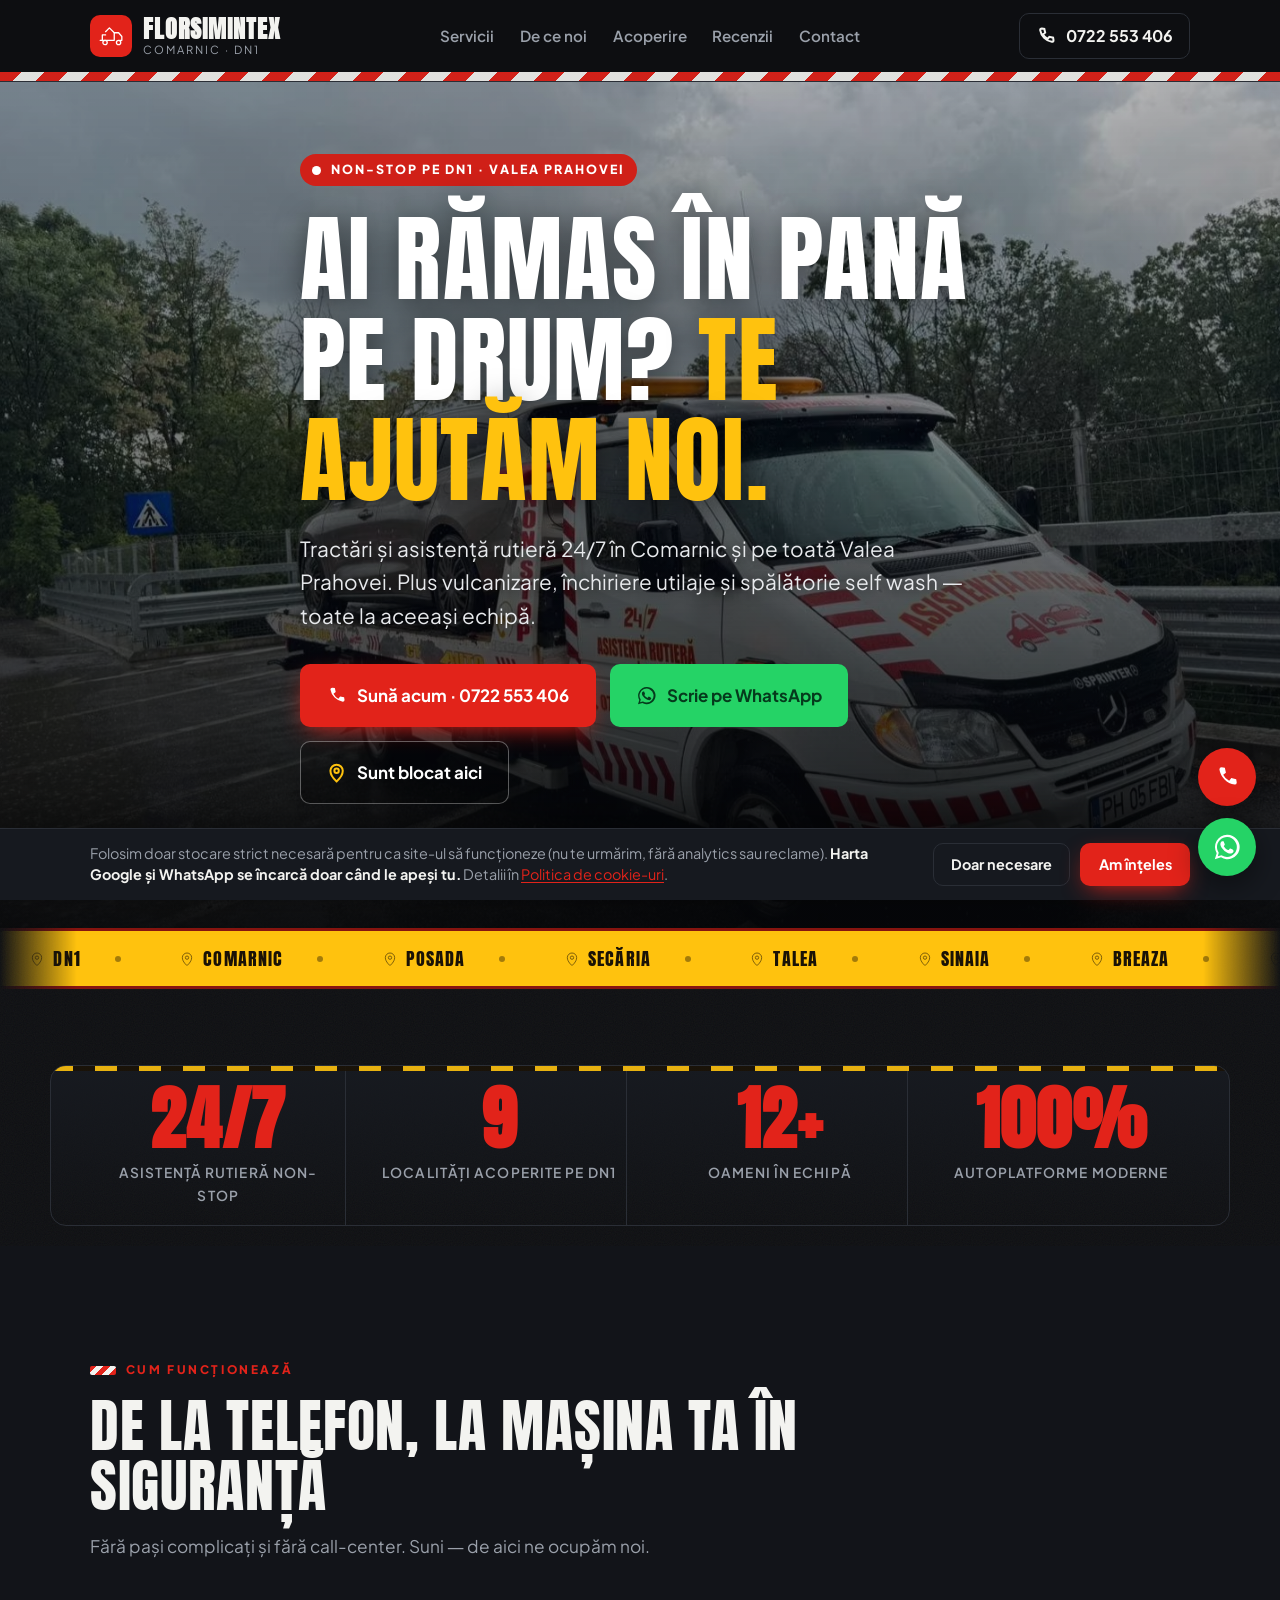
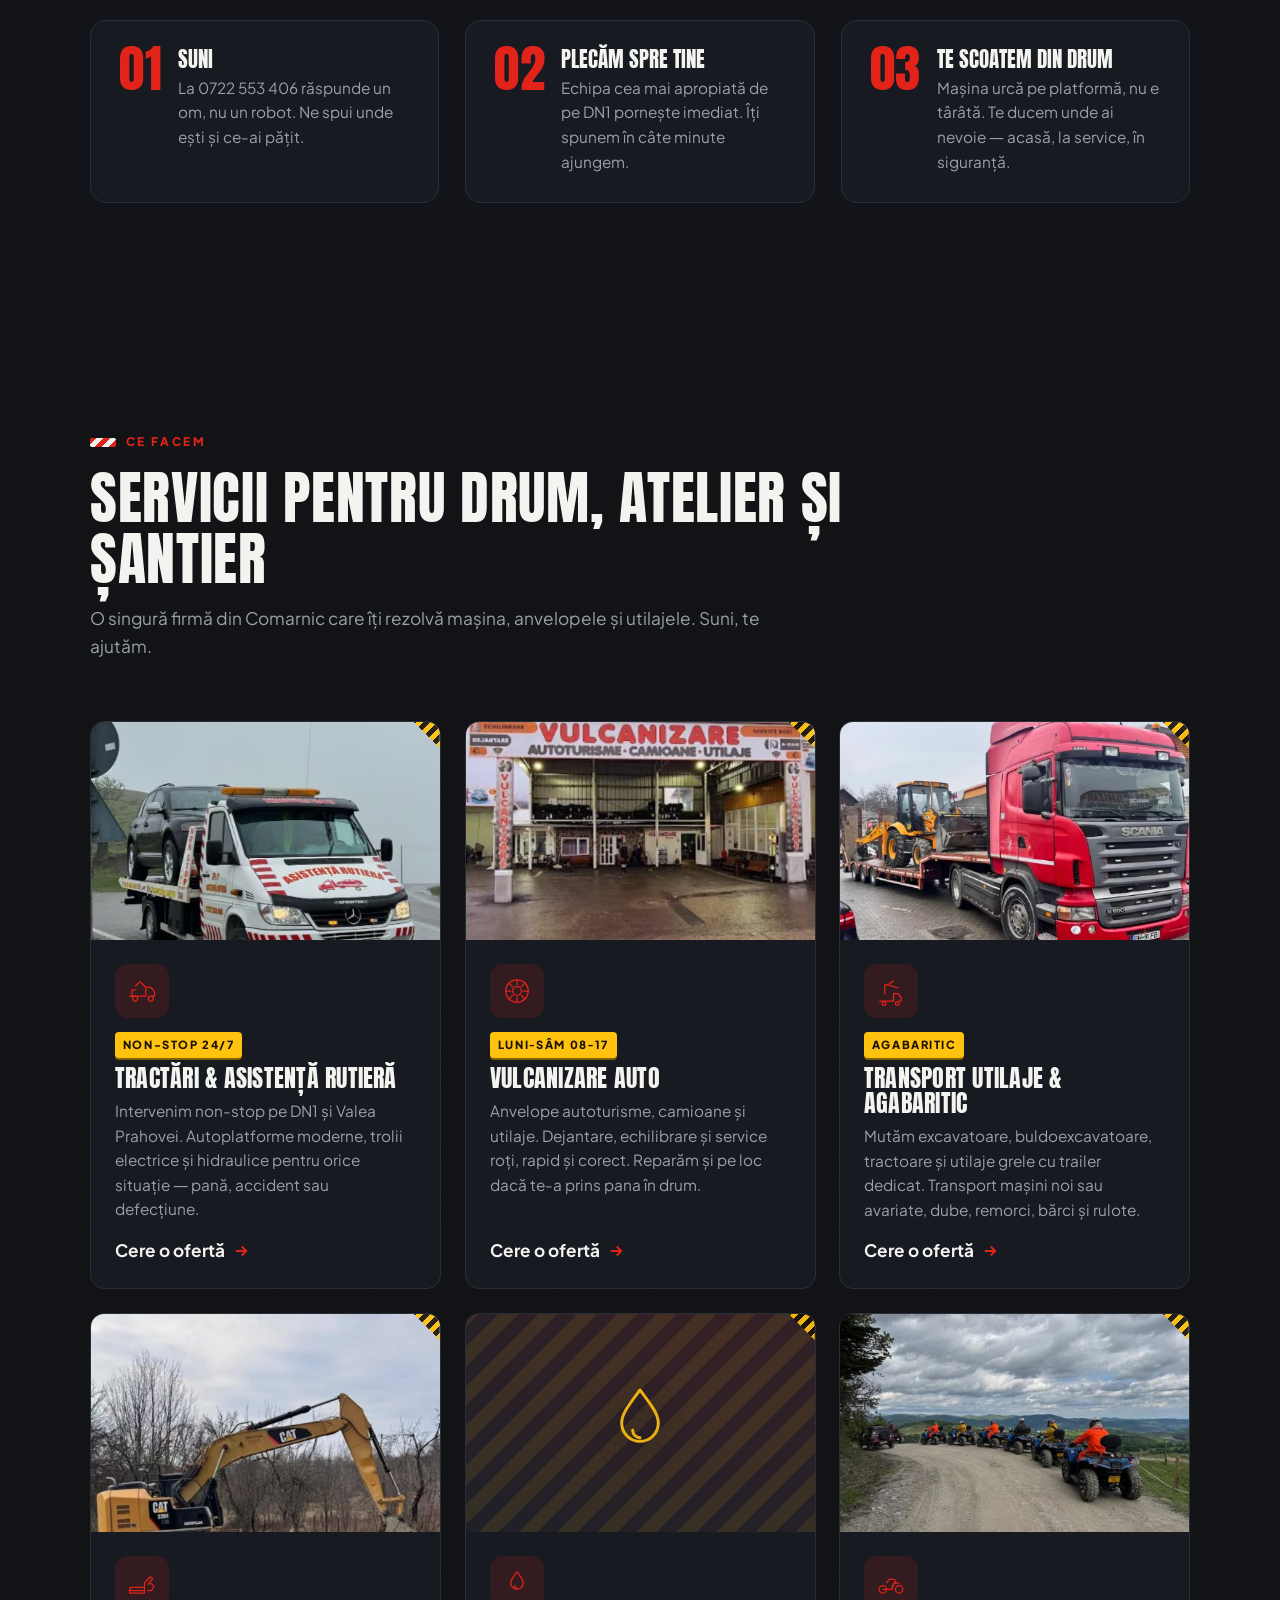
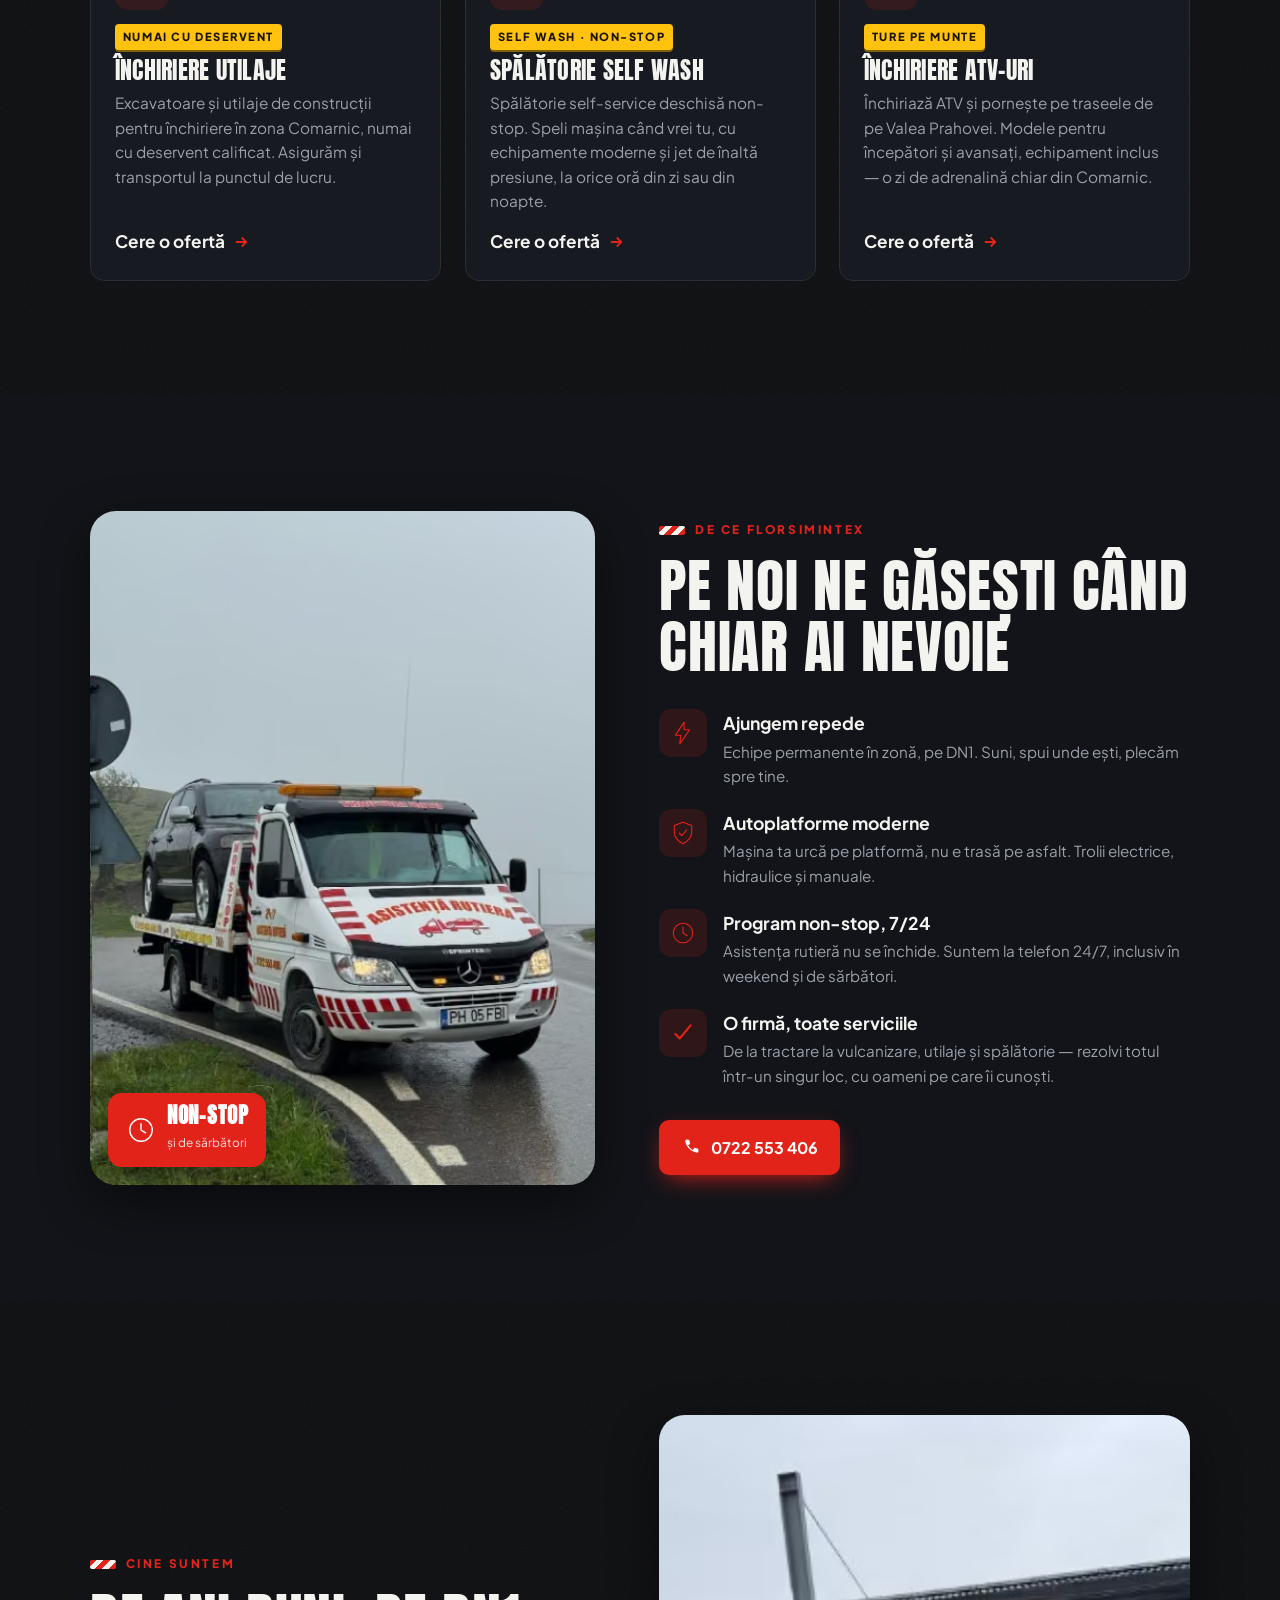
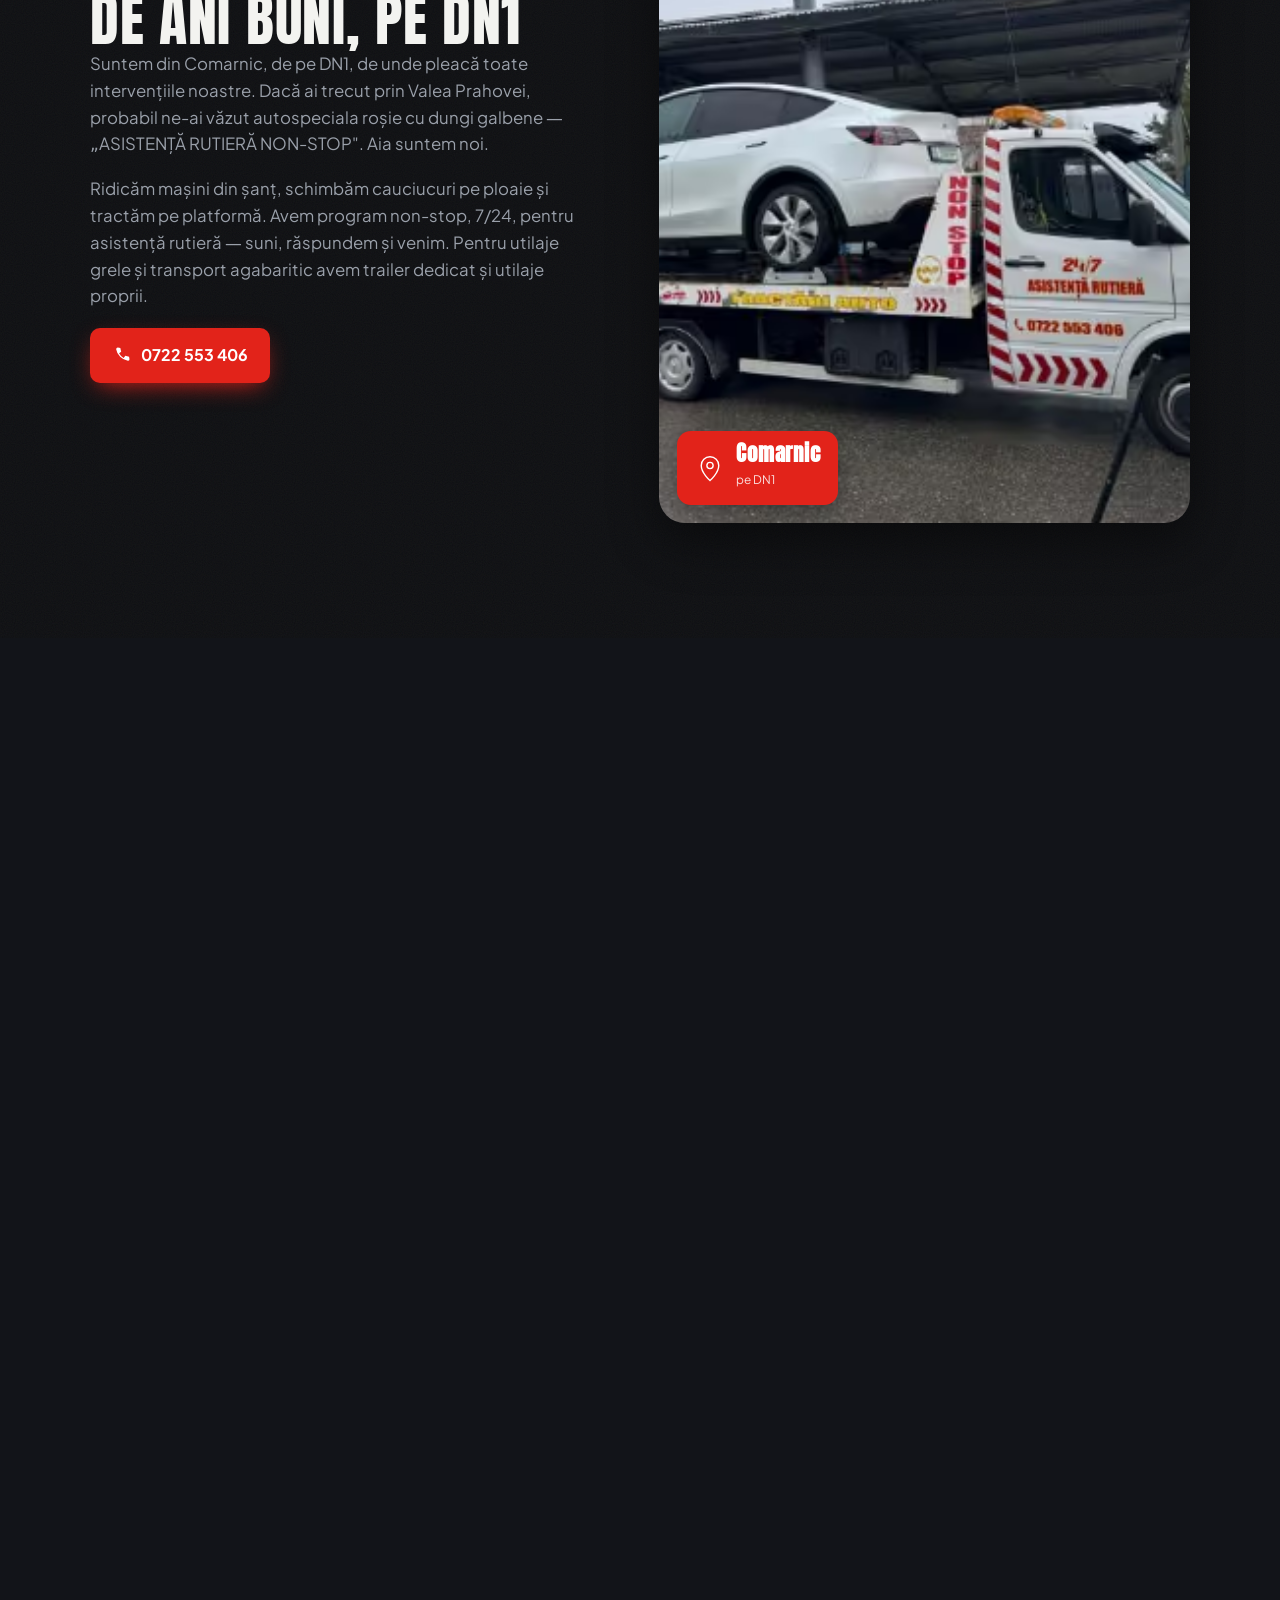
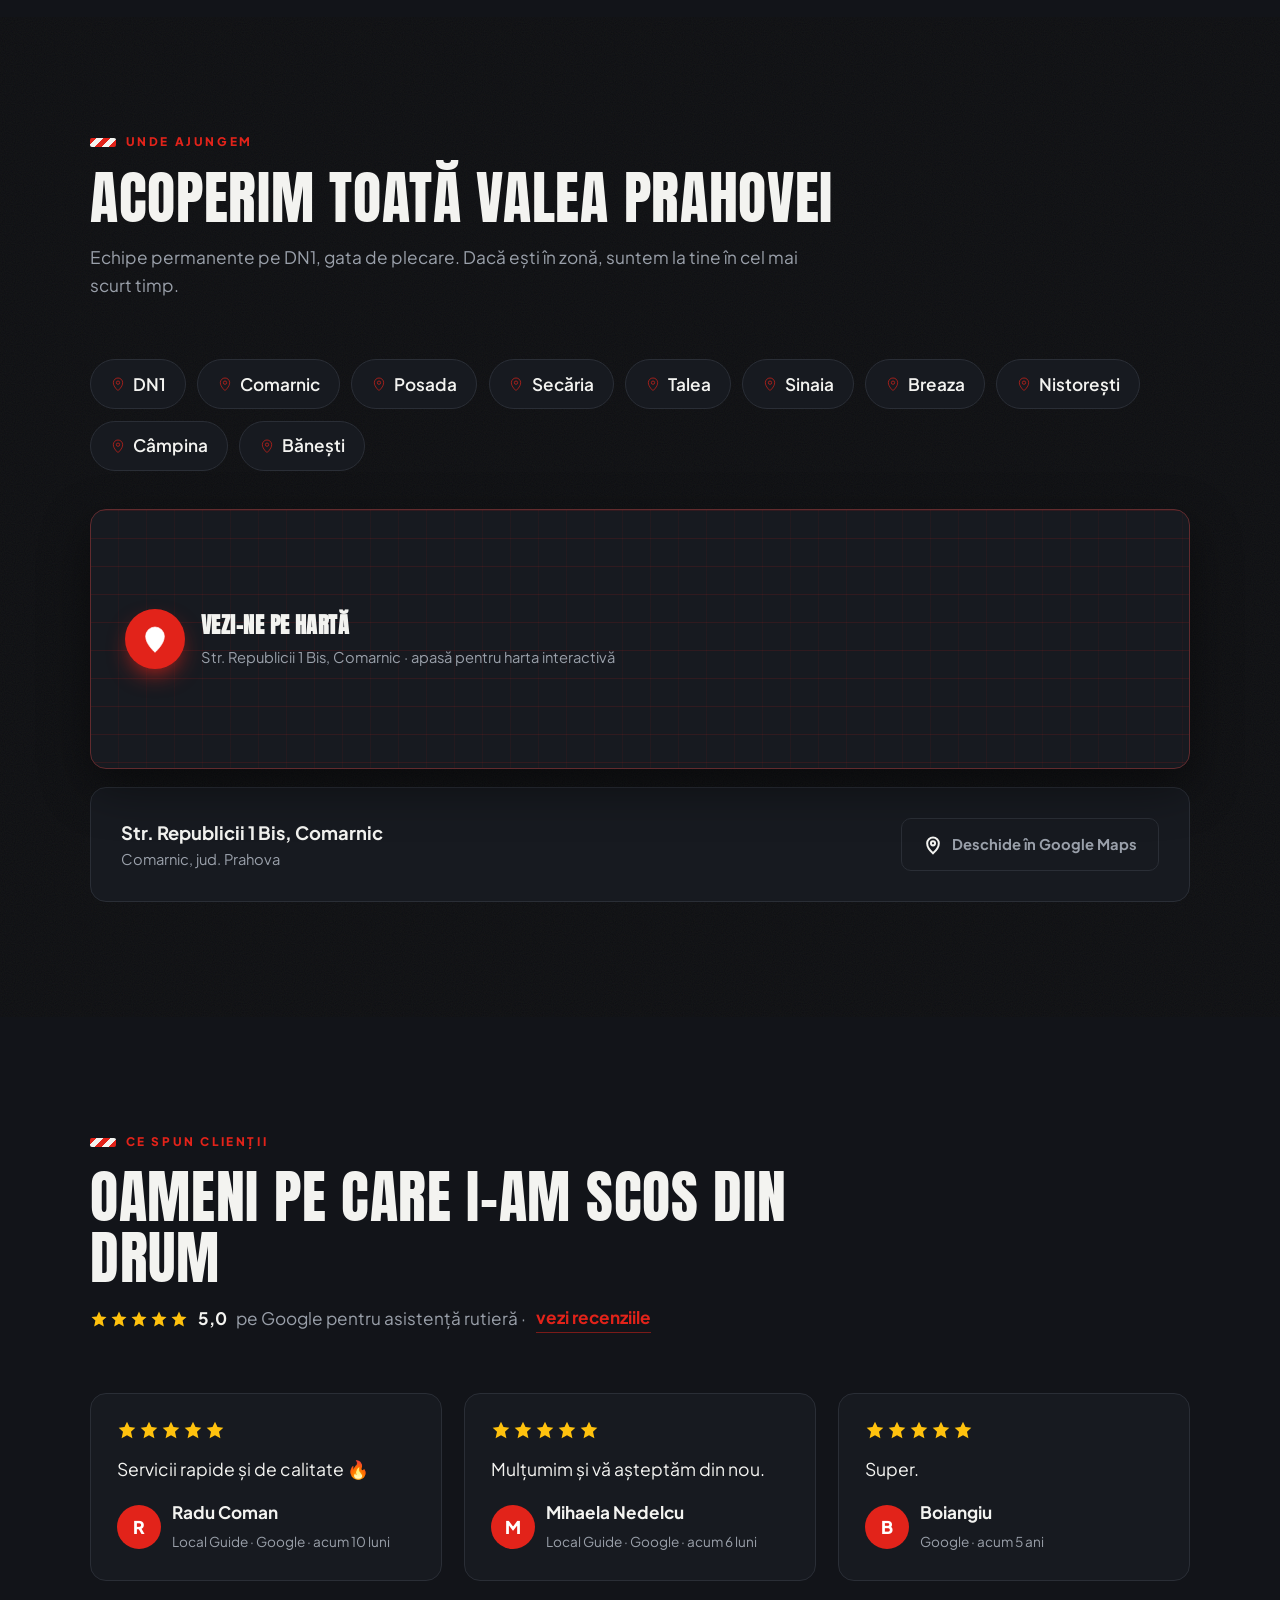
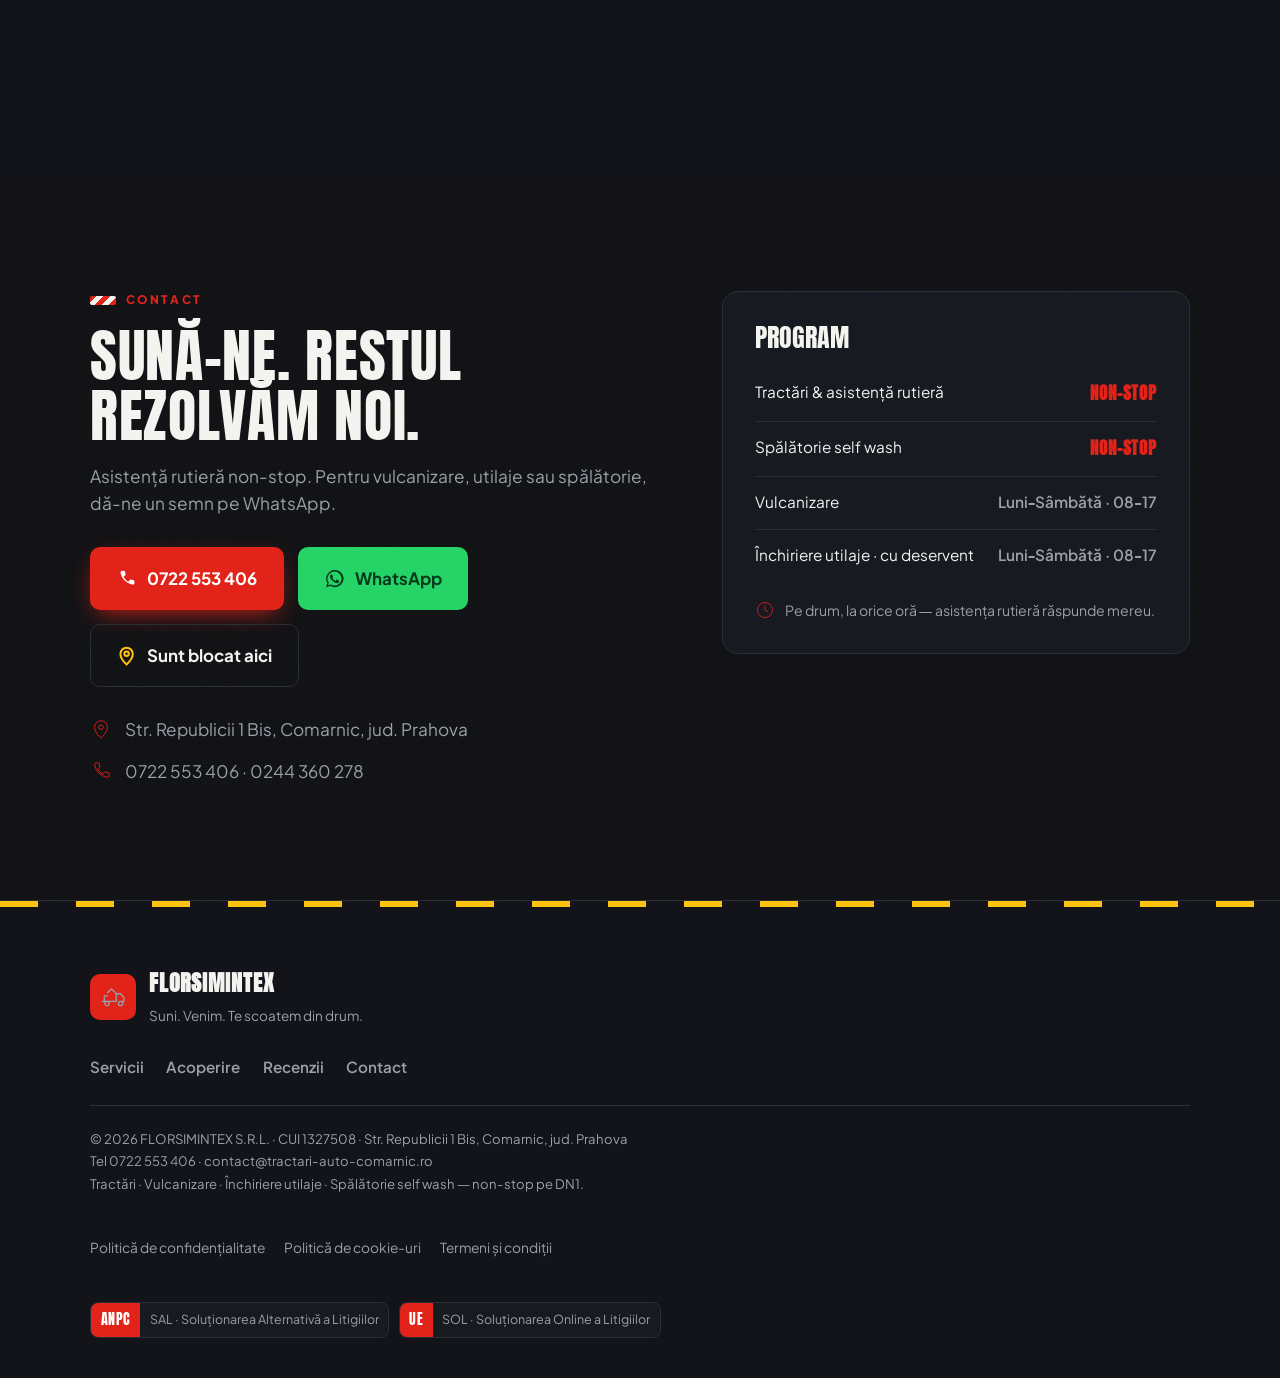
==== commit e7df2bc8: "Scot secțiunea FAQ 'Ce ne întreabă lumea cel mai des' complet (HTML + FAQPage schema + array)" ====
--- a/index.html
+++ b/index.html
@@ -29,7 +29,7 @@
 <link rel="stylesheet" href="css/base.css">
 <link rel="stylesheet" href="css/components.css">
 <link rel="stylesheet" href="css/theme-industrial.css">
-<script type="application/ld+json">{"@context":"https://schema.org","@graph":[{"@type":["AutoRepair","EmergencyService"],"@id":"https://tractari-auto-comarnic.ro/#business","name":"FLORSIMINTEX S.R.L.","url":"https://tractari-auto-comarnic.ro","image":"https://tractari-auto-comarnic.ro/assets/images/hero-tractare.jpg","telephone":"+40722553406","email":"contact@tractari-auto-comarnic.ro","priceRange":"$$","currenciesAccepted":"RON","address":{"@type":"PostalAddress","streetAddress":"Str. Republicii 1 Bis","addressLocality":"Comarnic","addressRegion":"Prahova","postalCode":"105700","addressCountry":"RO"},"geo":{"@type":"GeoCoordinates","latitude":45.2486,"longitude":25.6361},"hasMap":"https://maps.app.goo.gl/q3RN5pKrEn8EoF1H6","sameAs":["https://maps.app.goo.gl/q3RN5pKrEn8EoF1H6","https://maps.app.goo.gl/4gYi3hnEfFh5eGaT8"],"contactPoint":[{"@type":"ContactPoint","telephone":"+40722553406","email":"contact@tractari-auto-comarnic.ro","contactType":"asistență rutieră","availableLanguage":"ro"},{"@type":"ContactPoint","telephone":"+40244360278","contactType":"birou"}],"areaServed":[{"@type":"Place","name":"DN1"},{"@type":"Place","name":"Comarnic"},{"@type":"Place","name":"Posada"},{"@type":"Place","name":"Secăria"},{"@type":"Place","name":"Talea"},{"@type":"Place","name":"Sinaia"},{"@type":"Place","name":"Breaza"},{"@type":"Place","name":"Nistorești"},{"@type":"Place","name":"Câmpina"},{"@type":"Place","name":"Bănești"}],"openingHoursSpecification":[{"@type":"OpeningHoursSpecification","dayOfWeek":["Monday","Tuesday","Wednesday","Thursday","Friday","Saturday","Sunday"],"opens":"00:00","closes":"23:59"}],"makesOffer":[{"@type":"Offer","name":"Tractări & asistență rutieră"},{"@type":"Offer","name":"Vulcanizare auto"},{"@type":"Offer","name":"Transport utilaje & agabaritic"},{"@type":"Offer","name":"Închiriere utilaje"},{"@type":"Offer","name":"Spălătorie self wash"},{"@type":"Offer","name":"Închiriere ATV-uri"}],"aggregateRating":{"@type":"AggregateRating","ratingValue":"5.0","reviewCount":"3","bestRating":"5"},"review":[{"@type":"Review","author":{"@type":"Person","name":"Radu Coman"},"reviewRating":{"@type":"Rating","ratingValue":5,"bestRating":5},"reviewBody":"Servicii rapide și de calitate 🔥"},{"@type":"Review","author":{"@type":"Person","name":"Mihaela Nedelcu"},"reviewRating":{"@type":"Rating","ratingValue":5,"bestRating":5},"reviewBody":"Mulțumim și vă așteptăm din nou."},{"@type":"Review","author":{"@type":"Person","name":"Boiangiu"},"reviewRating":{"@type":"Rating","ratingValue":5,"bestRating":5},"reviewBody":"Super."}]},{"@type":"Service","@id":"https://tractari-auto-comarnic.ro/#service-0","name":"Tractări & asistență rutieră","description":"Intervenim non-stop pe DN1 și Valea Prahovei. Autoplatforme moderne, trolii electrice și hidraulice pentru orice situație — pană, accident sau defecțiune.","serviceType":"Tractări & asistență rutieră","provider":{"@id":"https://tractari-auto-comarnic.ro/#business"},"areaServed":["DN1","Comarnic","Posada","Secăria","Talea","Sinaia","Breaza","Nistorești","Câmpina","Bănești"]},{"@type":"Service","@id":"https://tractari-auto-comarnic.ro/#service-1","name":"Vulcanizare auto","description":"Anvelope autoturisme, camioane și utilaje. Dejantare, echilibrare și service roți, rapid și corect. Reparăm și pe loc dacă te-a prins pana în drum.","serviceType":"Vulcanizare auto","provider":{"@id":"https://tractari-auto-comarnic.ro/#business"},"areaServed":["DN1","Comarnic","Posada","Secăria","Talea","Sinaia","Breaza","Nistorești","Câmpina","Bănești"]},{"@type":"Service","@id":"https://tractari-auto-comarnic.ro/#service-2","name":"Transport utilaje & agabaritic","description":"Mutăm excavatoare, buldoexcavatoare, tractoare și utilaje grele cu trailer dedicat. Transport mașini noi sau avariate, dube, remorci, bărci și rulote.","serviceType":"Transport utilaje & agabaritic","provider":{"@id":"https://tractari-auto-comarnic.ro/#business"},"areaServed":["DN1","Comarnic","Posada","Secăria","Talea","Sinaia","Breaza","Nistorești","Câmpina","Bănești"]},{"@type":"Service","@id":"https://tractari-auto-comarnic.ro/#service-3","name":"Închiriere utilaje","description":"Excavatoare și utilaje de construcții pentru închiriere în zona Comarnic, numai cu deservent calificat. Asigurăm și transportul la punctul de lucru.","serviceType":"Închiriere utilaje","provider":{"@id":"https://tractari-auto-comarnic.ro/#business"},"areaServed":["DN1","Comarnic","Posada","Secăria","Talea","Sinaia","Breaza","Nistorești","Câmpina","Bănești"]},{"@type":"Service","@id":"https://tractari-auto-comarnic.ro/#service-4","name":"Spălătorie self wash","description":"Spălătorie self-service deschisă non-stop. Speli mașina când vrei tu, cu echipamente moderne și jet de înaltă presiune, la orice oră din zi sau din noapte.","serviceType":"Spălătorie self wash","provider":{"@id":"https://tractari-auto-comarnic.ro/#business"},"areaServed":["DN1","Comarnic","Posada","Secăria","Talea","Sinaia","Breaza","Nistorești","Câmpina","Bănești"]},{"@type":"Service","@id":"https://tractari-auto-comarnic.ro/#service-5","name":"Închiriere ATV-uri","description":"Închiriază ATV și pornește pe traseele de pe Valea Prahovei. Modele pentru începători și avansați, echipament inclus — o zi de adrenalină chiar din Comarnic.","serviceType":"Închiriere ATV-uri","provider":{"@id":"https://tractari-auto-comarnic.ro/#business"},"areaServed":["DN1","Comarnic","Posada","Secăria","Talea","Sinaia","Breaza","Nistorești","Câmpina","Bănești"]},{"@type":"FAQPage","@id":"https://tractari-auto-comarnic.ro/#faq","mainEntity":[{"@type":"Question","name":"Cât costă o tractare?","acceptedAnswer":{"@type":"Answer","text":"Depinde de distanță și de situație. Îți spunem prețul la telefon înainte să pornim — fără surprize."}},{"@type":"Question","name":"Cât de repede ajungeți?","acceptedAnswer":{"@type":"Answer","text":"Avem echipe permanente pe DN1, în zona Comarnic–Sinaia. Suni, îți spunem în câte minute ajungem la tine."}},{"@type":"Question","name":"Ridicați mașini din șanț sau după accident?","acceptedAnswer":{"@type":"Answer","text":"Da. Avem trolii electrice, hidraulice și manuale și autoplatforme moderne pentru orice situație — pană, accident sau defecțiune."}},{"@type":"Question","name":"Tractați și camioane sau utilaje?","acceptedAnswer":{"@type":"Answer","text":"Da. Transportăm utilaje grele și agabaritic cu trailer dedicat, plus dube, remorci, bărci și rulote."}}]}]}</script>
+<script type="application/ld+json">{"@context":"https://schema.org","@graph":[{"@type":["AutoRepair","EmergencyService"],"@id":"https://tractari-auto-comarnic.ro/#business","name":"FLORSIMINTEX S.R.L.","url":"https://tractari-auto-comarnic.ro","image":"https://tractari-auto-comarnic.ro/assets/images/hero-tractare.jpg","telephone":"+40722553406","email":"contact@tractari-auto-comarnic.ro","priceRange":"$$","currenciesAccepted":"RON","address":{"@type":"PostalAddress","streetAddress":"Str. Republicii 1 Bis","addressLocality":"Comarnic","addressRegion":"Prahova","postalCode":"105700","addressCountry":"RO"},"geo":{"@type":"GeoCoordinates","latitude":45.2486,"longitude":25.6361},"hasMap":"https://maps.app.goo.gl/q3RN5pKrEn8EoF1H6","sameAs":["https://maps.app.goo.gl/q3RN5pKrEn8EoF1H6","https://maps.app.goo.gl/4gYi3hnEfFh5eGaT8"],"contactPoint":[{"@type":"ContactPoint","telephone":"+40722553406","email":"contact@tractari-auto-comarnic.ro","contactType":"asistență rutieră","availableLanguage":"ro"},{"@type":"ContactPoint","telephone":"+40244360278","contactType":"birou"}],"areaServed":[{"@type":"Place","name":"DN1"},{"@type":"Place","name":"Comarnic"},{"@type":"Place","name":"Posada"},{"@type":"Place","name":"Secăria"},{"@type":"Place","name":"Talea"},{"@type":"Place","name":"Sinaia"},{"@type":"Place","name":"Breaza"},{"@type":"Place","name":"Nistorești"},{"@type":"Place","name":"Câmpina"},{"@type":"Place","name":"Bănești"}],"openingHoursSpecification":[{"@type":"OpeningHoursSpecification","dayOfWeek":["Monday","Tuesday","Wednesday","Thursday","Friday","Saturday","Sunday"],"opens":"00:00","closes":"23:59"}],"makesOffer":[{"@type":"Offer","name":"Tractări & asistență rutieră"},{"@type":"Offer","name":"Vulcanizare auto"},{"@type":"Offer","name":"Transport utilaje & agabaritic"},{"@type":"Offer","name":"Închiriere utilaje"},{"@type":"Offer","name":"Spălătorie self wash"},{"@type":"Offer","name":"Închiriere ATV-uri"}],"aggregateRating":{"@type":"AggregateRating","ratingValue":"5.0","reviewCount":"3","bestRating":"5"},"review":[{"@type":"Review","author":{"@type":"Person","name":"Radu Coman"},"reviewRating":{"@type":"Rating","ratingValue":5,"bestRating":5},"reviewBody":"Servicii rapide și de calitate 🔥"},{"@type":"Review","author":{"@type":"Person","name":"Mihaela Nedelcu"},"reviewRating":{"@type":"Rating","ratingValue":5,"bestRating":5},"reviewBody":"Mulțumim și vă așteptăm din nou."},{"@type":"Review","author":{"@type":"Person","name":"Boiangiu"},"reviewRating":{"@type":"Rating","ratingValue":5,"bestRating":5},"reviewBody":"Super."}]},{"@type":"Service","@id":"https://tractari-auto-comarnic.ro/#service-0","name":"Tractări & asistență rutieră","description":"Intervenim non-stop pe DN1 și Valea Prahovei. Autoplatforme moderne, trolii electrice și hidraulice pentru orice situație — pană, accident sau defecțiune.","serviceType":"Tractări & asistență rutieră","provider":{"@id":"https://tractari-auto-comarnic.ro/#business"},"areaServed":["DN1","Comarnic","Posada","Secăria","Talea","Sinaia","Breaza","Nistorești","Câmpina","Bănești"]},{"@type":"Service","@id":"https://tractari-auto-comarnic.ro/#service-1","name":"Vulcanizare auto","description":"Anvelope autoturisme, camioane și utilaje. Dejantare, echilibrare și service roți, rapid și corect. Reparăm și pe loc dacă te-a prins pana în drum.","serviceType":"Vulcanizare auto","provider":{"@id":"https://tractari-auto-comarnic.ro/#business"},"areaServed":["DN1","Comarnic","Posada","Secăria","Talea","Sinaia","Breaza","Nistorești","Câmpina","Bănești"]},{"@type":"Service","@id":"https://tractari-auto-comarnic.ro/#service-2","name":"Transport utilaje & agabaritic","description":"Mutăm excavatoare, buldoexcavatoare, tractoare și utilaje grele cu trailer dedicat. Transport mașini noi sau avariate, dube, remorci, bărci și rulote.","serviceType":"Transport utilaje & agabaritic","provider":{"@id":"https://tractari-auto-comarnic.ro/#business"},"areaServed":["DN1","Comarnic","Posada","Secăria","Talea","Sinaia","Breaza","Nistorești","Câmpina","Bănești"]},{"@type":"Service","@id":"https://tractari-auto-comarnic.ro/#service-3","name":"Închiriere utilaje","description":"Excavatoare și utilaje de construcții pentru închiriere în zona Comarnic, numai cu deservent calificat. Asigurăm și transportul la punctul de lucru.","serviceType":"Închiriere utilaje","provider":{"@id":"https://tractari-auto-comarnic.ro/#business"},"areaServed":["DN1","Comarnic","Posada","Secăria","Talea","Sinaia","Breaza","Nistorești","Câmpina","Bănești"]},{"@type":"Service","@id":"https://tractari-auto-comarnic.ro/#service-4","name":"Spălătorie self wash","description":"Spălătorie self-service deschisă non-stop. Speli mașina când vrei tu, cu echipamente moderne și jet de înaltă presiune, la orice oră din zi sau din noapte.","serviceType":"Spălătorie self wash","provider":{"@id":"https://tractari-auto-comarnic.ro/#business"},"areaServed":["DN1","Comarnic","Posada","Secăria","Talea","Sinaia","Breaza","Nistorești","Câmpina","Bănești"]},{"@type":"Service","@id":"https://tractari-auto-comarnic.ro/#service-5","name":"Închiriere ATV-uri","description":"Închiriază ATV și pornește pe traseele de pe Valea Prahovei. Modele pentru începători și avansați, echipament inclus — o zi de adrenalină chiar din Comarnic.","serviceType":"Închiriere ATV-uri","provider":{"@id":"https://tractari-auto-comarnic.ro/#business"},"areaServed":["DN1","Comarnic","Posada","Secăria","Talea","Sinaia","Breaza","Nistorești","Câmpina","Bănești"]}]}</script>
 </head>
 <body>
 
@@ -374,36 +374,6 @@
     </div>
   </section>
 
-  <!-- FAQ -->
-  <section class="section" id="faq">
-    <div class="wrap">
-      <header class="sec-head reveal">
-        <p class="kicker">Întrebări frecvente</p>
-        <h2>Ce ne întreabă lumea cel mai des</h2>
-        <p class="sub">Răspunsuri scurte și oneste. Restul ți le spunem la telefon.</p>
-      </header>
-      <div class="faq">
-        
-        <details class="faq-item reveal">
-          <summary>Cât costă o tractare?<span class="faq-ico" aria-hidden="true"></span></summary>
-          <div class="faq-a"><p>Depinde de distanță și de situație. Îți spunem prețul la telefon înainte să pornim — fără surprize.</p></div>
-        </details>
-        <details class="faq-item reveal">
-          <summary>Cât de repede ajungeți?<span class="faq-ico" aria-hidden="true"></span></summary>
-          <div class="faq-a"><p>Avem echipe permanente pe DN1, în zona Comarnic–Sinaia. Suni, îți spunem în câte minute ajungem la tine.</p></div>
-        </details>
-        <details class="faq-item reveal">
-          <summary>Ridicați mașini din șanț sau după accident?<span class="faq-ico" aria-hidden="true"></span></summary>
-          <div class="faq-a"><p>Da. Avem trolii electrice, hidraulice și manuale și autoplatforme moderne pentru orice situație — pană, accident sau defecțiune.</p></div>
-        </details>
-        <details class="faq-item reveal">
-          <summary>Tractați și camioane sau utilaje?<span class="faq-ico" aria-hidden="true"></span></summary>
-          <div class="faq-a"><p>Da. Transportăm utilaje grele și agabaritic cu trailer dedicat, plus dube, remorci, bărci și rulote.</p></div>
-        </details>
-      </div>
-    </div>
-  </section>
-
   <!-- CONTACT / CTA -->
   <section class="section contact" id="contact">
     <div class="wrap contact-inner">
